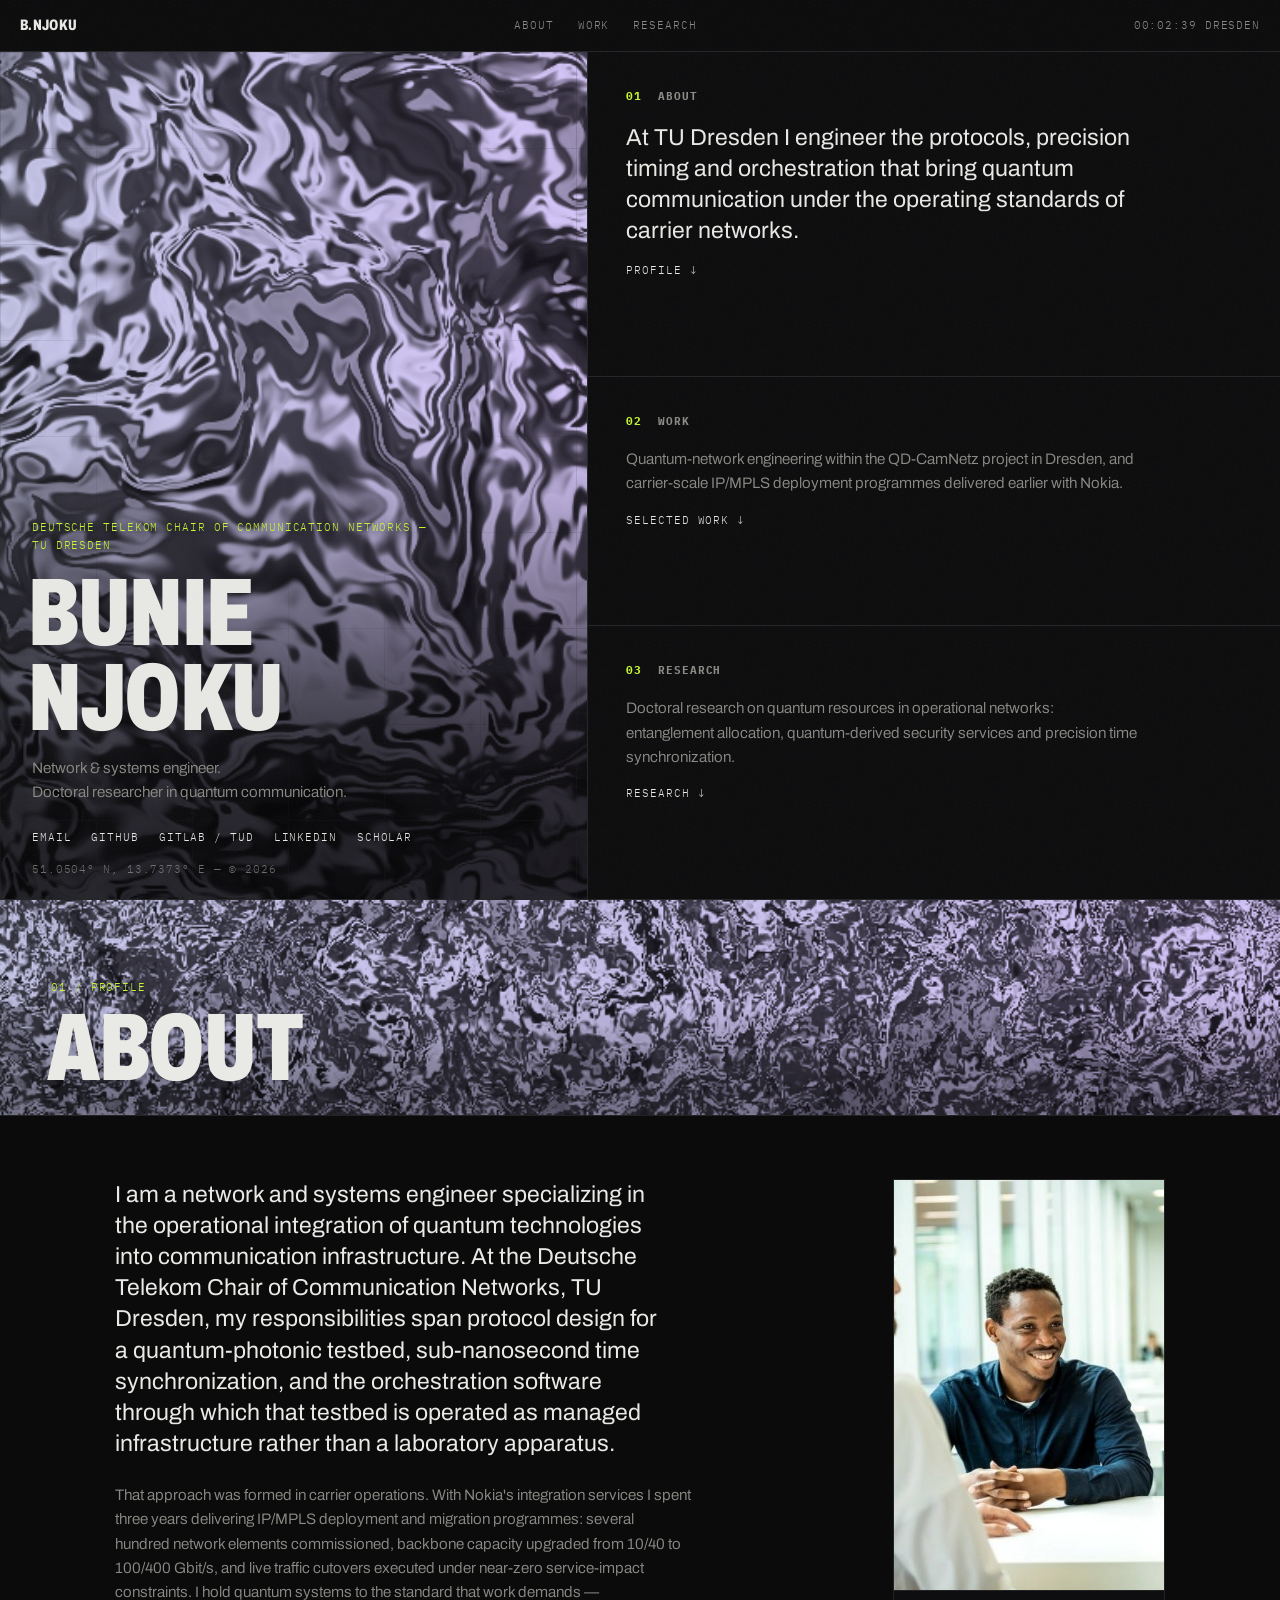
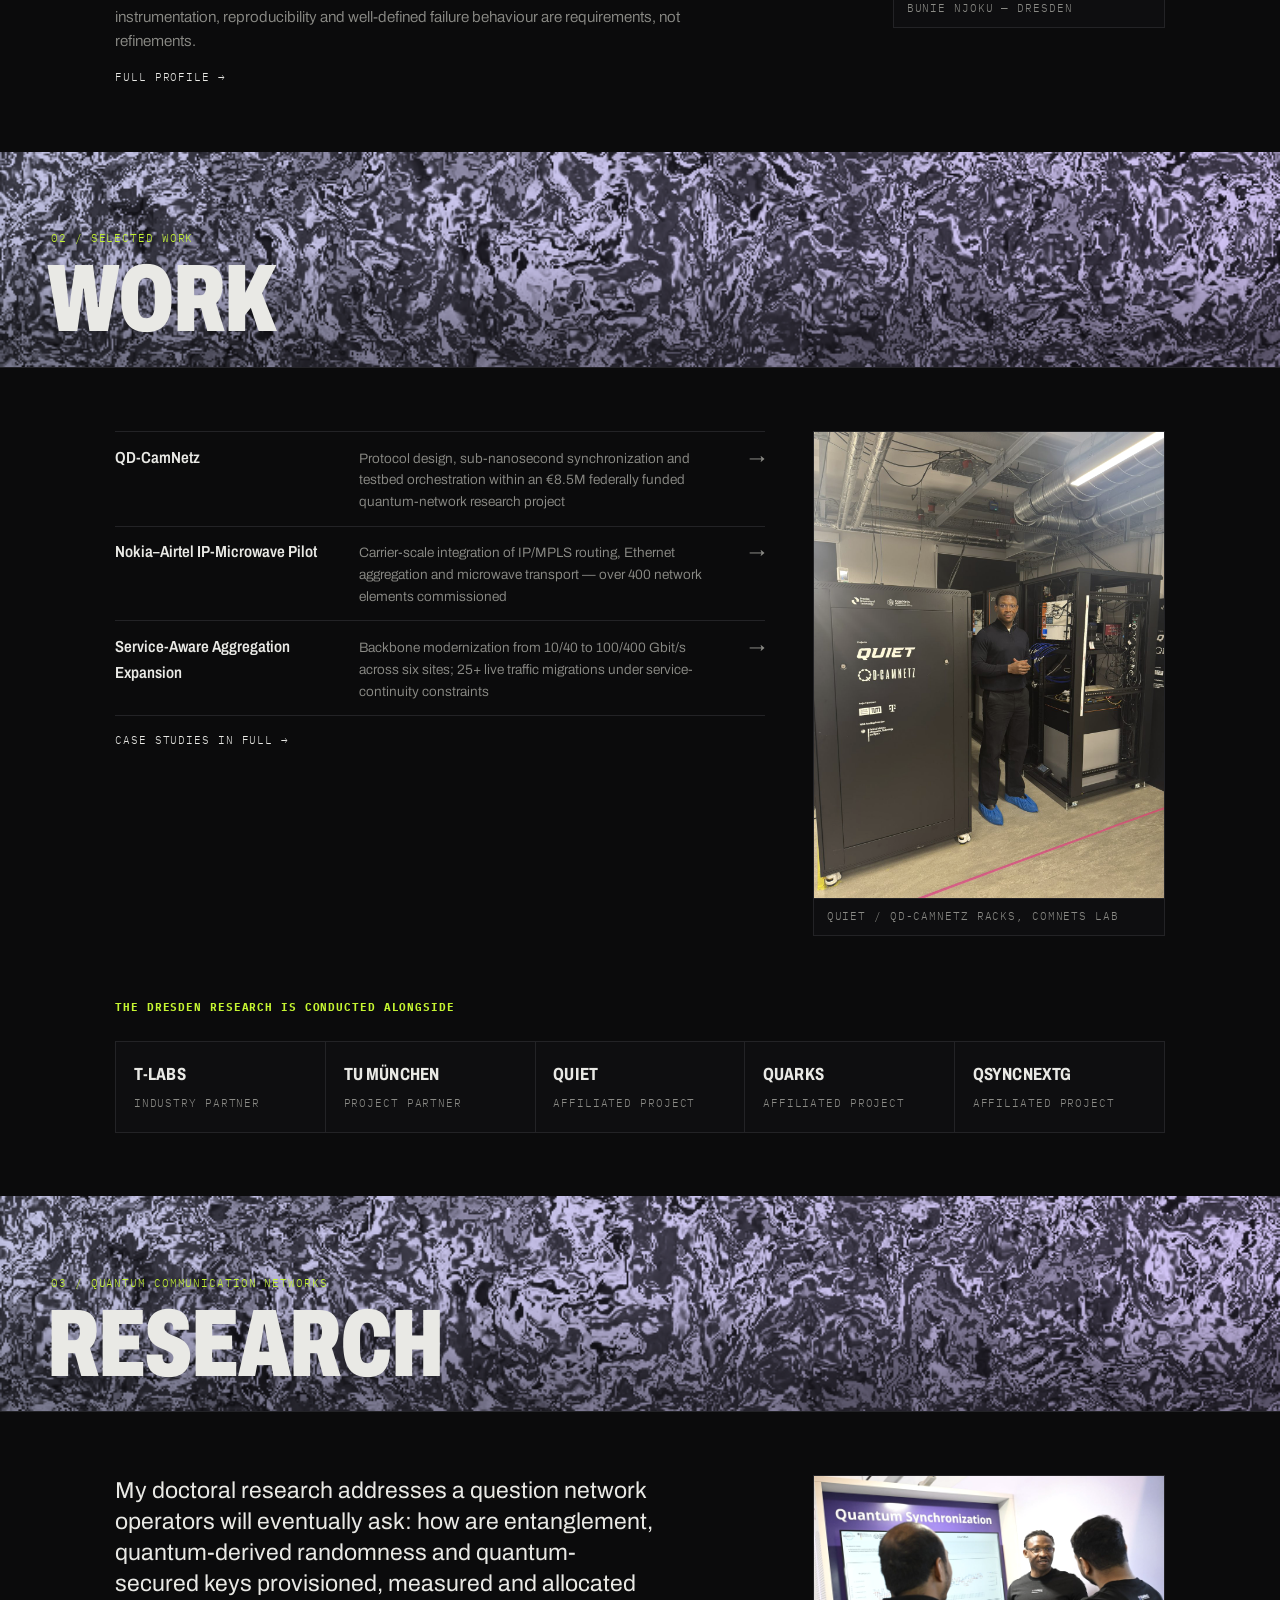
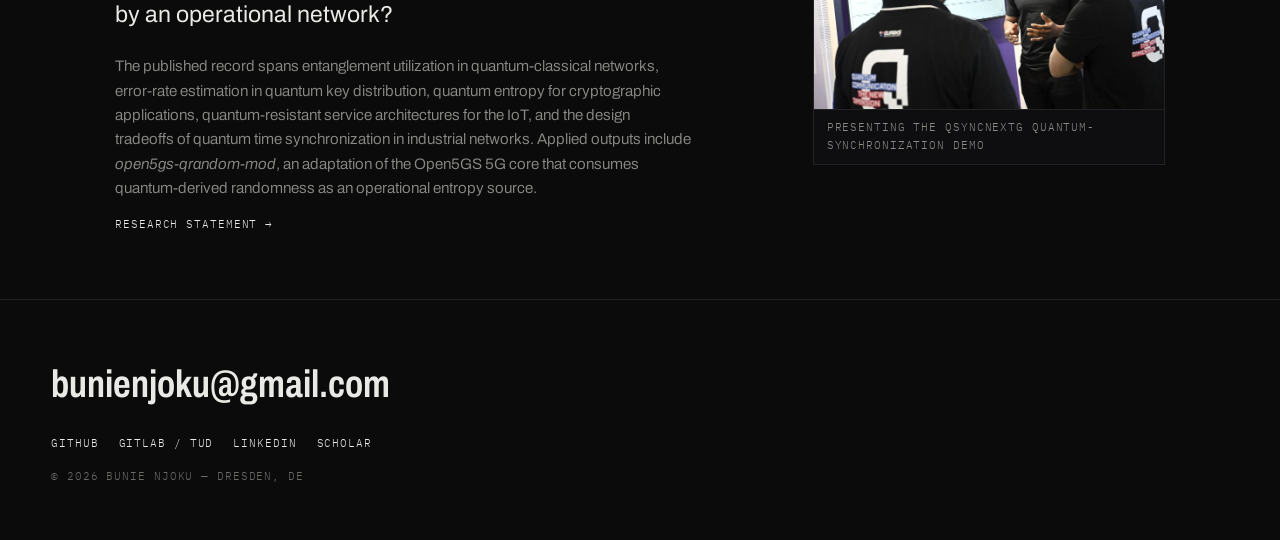
==== index.html @ 48cf9e7d "Personal website: initial release" ====
<!doctype html>
<html lang="en">
<head>
  <meta charset="utf-8">
  <meta name="viewport" content="width=device-width, initial-scale=1">
  <title>Bunie Njoku — Network Engineer / Quantum Communication</title>
  <meta name="description" content="Buniechukwu Njoku — network and systems engineer, doctoral researcher in quantum communication at TU Dresden.">
  <meta property="og:title" content="Bunie Njoku — Network Engineer / Quantum Communication">
  <meta property="og:description" content="Operational integration of quantum technologies into communication infrastructure. TU Dresden.">
  <meta property="og:type" content="website">
  <meta property="og:image" content="https://bunienjoku.github.io/assets/img/presenting.jpg">
  <meta property="og:url" content="https://bunienjoku.github.io/">
  <meta name="twitter:card" content="summary_large_image">
  <link rel="icon" type="image/svg+xml" href="assets/favicon.svg">
  <link rel="preconnect" href="https://fonts.googleapis.com">
  <link rel="preconnect" href="https://fonts.gstatic.com" crossorigin>
  <link href="https://fonts.googleapis.com/css2?family=Archivo:wdth,wght@62..125,300..900&family=IBM+Plex+Mono:wght@400;500&display=swap" rel="stylesheet">
  <link rel="stylesheet" href="css/style.css">
</head>
<body>

  <header class="site-head">
    <a class="wordmark" href="#top">B.NJOKU</a>
    <nav class="site-nav mono" aria-label="Main">
      <a href="#about">About</a>
      <a href="#work">Work</a>
      <a href="#research">Research</a>
    </nav>
    <span class="head-meta mono"><span id="clock">--:--:--</span> DRESDEN</span>
  </header>

  <main id="top">

    <section class="hero">
      <aside class="identity">
        <canvas class="fluid" data-vignette="1" aria-hidden="true"></canvas>
        <div class="identity-grid" aria-hidden="true"></div>
        <div class="identity-inner">
          <p class="kicker mono">Deutsche Telekom Chair of Communication Networks — TU Dresden</p>
          <h1 class="name">Bunie<br>Njoku</h1>
          <p class="tagline">Network &amp; systems engineer.<br>Doctoral researcher in quantum communication.</p>
        </div>
        <div class="identity-foot">
          <ul class="id-links mono">
            <li><a href="mailto:bunienjoku@gmail.com">Email</a></li>
            <li><a href="https://github.com/BunieNjoku" target="_blank" rel="noopener">GitHub</a></li>
            <li><a href="https://gitlab.mn.tu-dresden.de/bunj231e" target="_blank" rel="noopener">GitLab / TUD</a></li>
            <li><a href="https://www.linkedin.com/in/bunie-njoku/" target="_blank" rel="noopener">LinkedIn</a></li>
            <li><a href="https://scholar.google.de/citations?user=Kad4-u8AAAAJ" target="_blank" rel="noopener">Scholar</a></li>
          </ul>
          <p class="id-meta mono">51.0504° N, 13.7373° E — © 2026</p>
        </div>
      </aside>

      <div class="panels">
        <section class="cell">
          <h2 class="cell-label mono"><span>01</span> About</h2>
          <p class="lede">
            At TU Dresden I engineer the protocols, precision timing and
            orchestration that bring quantum communication under the operating
            standards of carrier networks.
          </p>
          <a class="cell-more mono" href="#about">Profile ↓</a>
        </section>

        <section class="cell">
          <h2 class="cell-label mono"><span>02</span> Work</h2>
          <p class="cell-note">
            Quantum-network engineering within the QD-CamNetz project in
            Dresden, and carrier-scale IP/MPLS deployment programmes delivered
            earlier with Nokia.
          </p>
          <a class="cell-more mono" href="#work">Selected work ↓</a>
        </section>

        <section class="cell">
          <h2 class="cell-label mono"><span>03</span> Research</h2>
          <p class="cell-note">
            Doctoral research on quantum resources in operational networks:
            entanglement allocation, quantum-derived security services and
            precision time synchronization.
          </p>
          <a class="cell-more mono" href="#research">Research ↓</a>
        </section>
      </div>
    </section>

    <section class="chapter" id="about">
      <div class="banner banner-section">
        <canvas class="fluid" data-vignette="0.45" aria-hidden="true"></canvas>
        <div class="banner-inner">
          <p class="mono banner-crumb">01 / Profile</p>
          <h2 class="banner-title">About</h2>
        </div>
      </div>
      <div class="page">
        <div class="teaser reveal">
          <div class="teaser-text">
            <p class="lede">
              I am a network and systems engineer specializing in the operational
              integration of quantum technologies into communication
              infrastructure. At the Deutsche Telekom Chair of Communication
              Networks, TU Dresden, my responsibilities span protocol design for a
              quantum-photonic testbed, sub-nanosecond time synchronization, and
              the orchestration software through which that testbed is operated
              as managed infrastructure rather than a laboratory apparatus.
            </p>
            <p class="teaser-note">
              That approach was formed in carrier operations. With Nokia's integration
              services I spent three years delivering IP/MPLS deployment and
              migration programmes: several hundred network elements commissioned,
              backbone capacity upgraded from 10/40 to 100/400&nbsp;Gbit/s, and
              live traffic cutovers executed under near-zero service-impact
              constraints. I hold quantum systems to the standard that work
              demands — instrumentation, reproducibility and well-defined failure
              behaviour are requirements, not refinements.
            </p>
            <a class="cell-more mono" href="about.html">Full profile →</a>
          </div>
          <figure class="figure teaser-figure portrait">
            <img src="assets/img/portrait.jpg" alt="Portrait of Bunie Njoku" loading="lazy">
            <figcaption class="mono">Bunie Njoku — Dresden</figcaption>
          </figure>
        </div>
      </div>
    </section>

    <section class="chapter" id="work">
      <div class="banner banner-section">
        <canvas class="fluid" data-vignette="0.45" aria-hidden="true"></canvas>
        <div class="banner-inner">
          <p class="mono banner-crumb">02 / Selected work</p>
          <h2 class="banner-title">Work</h2>
        </div>
      </div>
      <div class="page">
        <div class="teaser reveal">
          <div class="teaser-text">
            <a class="row" href="work.html#qd-camnetz">
              <span class="row-name">QD-CamNetz</span>
              <span class="row-desc">Protocol design, sub-nanosecond synchronization and testbed orchestration within an €8.5M federally funded quantum-network research project</span>
              <span class="row-arrow" aria-hidden="true">→</span>
            </a>
            <a class="row" href="work.html#nokia-airtel">
              <span class="row-name">Nokia–Airtel IP-Microwave Pilot</span>
              <span class="row-desc">Carrier-scale integration of IP/MPLS routing, Ethernet aggregation and microwave transport — over 400 network elements commissioned</span>
              <span class="row-arrow" aria-hidden="true">→</span>
            </a>
            <a class="row" href="work.html#nokia-aggregation">
              <span class="row-name">Service-Aware Aggregation Expansion</span>
              <span class="row-desc">Backbone modernization from 10/40 to 100/400&nbsp;Gbit/s across six sites; 25+ live traffic migrations under service-continuity constraints</span>
              <span class="row-arrow" aria-hidden="true">→</span>
            </a>
            <a class="cell-more mono" href="work.html">Case studies in full →</a>
          </div>
          <figure class="figure teaser-figure">
            <img src="assets/img/qdcamnetz-rack.jpg" alt="Bunie Njoku beside the QUIET and QD-CamNetz equipment racks in the ComNets lab" loading="lazy">
            <figcaption class="mono">QUIET / QD-CamNetz racks, ComNets lab</figcaption>
          </figure>
        </div>
        <div class="reveal">
          <h3 class="strip-label mono"><span class="mono-accent">The Dresden research is conducted alongside</span></h3>
          <ul class="partners">
            <li><span class="partner-name">T-Labs</span><span class="mono">Industry partner</span></li>
            <li><span class="partner-name">TU München</span><span class="mono">Project partner</span></li>
            <li><span class="partner-name">QUIET</span><span class="mono">Affiliated project</span></li>
            <li><span class="partner-name">QUARKS</span><span class="mono">Affiliated project</span></li>
            <li><span class="partner-name">QsyncNextG</span><span class="mono">Affiliated project</span></li>
          </ul>
        </div>
      </div>
    </section>

    <section class="chapter" id="research">
      <div class="banner banner-section">
        <canvas class="fluid" data-vignette="0.45" aria-hidden="true"></canvas>
        <div class="banner-inner">
          <p class="mono banner-crumb">03 / Quantum communication networks</p>
          <h2 class="banner-title">Research</h2>
        </div>
      </div>
      <div class="page">
        <div class="teaser reveal">
          <div class="teaser-text">
            <p class="lede">
              My doctoral research addresses a question network operators will
              eventually ask: how are entanglement, quantum-derived randomness
              and quantum-secured keys provisioned, measured and allocated by an
              operational network?
            </p>
            <p class="teaser-note">
              The published record spans entanglement utilization in
              quantum-classical networks, error-rate estimation in quantum key
              distribution, quantum entropy for cryptographic applications,
              quantum-resistant service architectures for the IoT, and the design
              tradeoffs of quantum time synchronization in industrial networks.
              Applied outputs include <em>open5gs-qrandom-mod</em>, an adaptation
              of the Open5GS 5G core that consumes quantum-derived randomness as
              an operational entropy source.
            </p>
            <a class="cell-more mono" href="research.html">Research statement →</a>
          </div>
          <figure class="figure teaser-figure">
            <img src="assets/img/presenting.jpg" alt="Bunie Njoku presenting a live quantum synchronization demonstration" loading="lazy">
            <figcaption class="mono">Presenting the QsyncNextG quantum-synchronization demo</figcaption>
          </figure>
        </div>
      </div>
    </section>

  </main>

  <footer class="site-foot">
    <div class="foot-contact">
      <a class="foot-mail" href="mailto:bunienjoku@gmail.com">bunienjoku@gmail.com</a>
      <ul class="id-links mono">
        <li><a href="https://github.com/BunieNjoku" target="_blank" rel="noopener">GitHub</a></li>
        <li><a href="https://gitlab.mn.tu-dresden.de/bunj231e" target="_blank" rel="noopener">GitLab / TUD</a></li>
        <li><a href="https://www.linkedin.com/in/bunie-njoku/" target="_blank" rel="noopener">LinkedIn</a></li>
        <li><a href="https://scholar.google.de/citations?user=Kad4-u8AAAAJ" target="_blank" rel="noopener">Scholar</a></li>
      </ul>
      <p class="id-meta mono">© 2026 Bunie Njoku — Dresden, DE</p>
    </div>
  </footer>

  <script src="js/fluid.js"></script>
  <script src="js/main.js"></script>
</body>
</html>
---- css/style.css ----
:root {
  --bg: #0b0b0c;
  --bg-cell: #0e0e10;
  --ink: #e9e9e5;
  --ink-dim: #8b8b86;
  --line: #232326;
  --accent: #c6f632;
  --font-sans: "Archivo", system-ui, -apple-system, sans-serif;
  --font-mono: "IBM Plex Mono", ui-monospace, "SF Mono", monospace;
  --head-h: 3.25rem;
  --pad-x: clamp(1.25rem, 4vw, 4rem);
}

* { box-sizing: border-box; margin: 0; padding: 0; }

html {
  scroll-behavior: smooth;
  scroll-padding-top: calc(3.25rem + 1px);
}

body {
  background: var(--bg);
  color: var(--ink);
  font-family: var(--font-sans);
  font-weight: 350;
  line-height: 1.6;
  -webkit-font-smoothing: antialiased;
}

/* film-grain wash over everything */
body::after {
  content: "";
  position: fixed;
  inset: 0;
  pointer-events: none;
  z-index: 50;
  opacity: 0.05;
  background-image: url("data:image/svg+xml,%3Csvg xmlns='http://www.w3.org/2000/svg' width='160' height='160'%3E%3Cfilter id='n'%3E%3CfeTurbulence type='fractalNoise' baseFrequency='0.9' numOctaves='2'/%3E%3C/filter%3E%3Crect width='100%25' height='100%25' filter='url(%23n)'/%3E%3C/svg%3E");
}

.mono {
  font-family: var(--font-mono);
  font-size: 0.7rem;
  letter-spacing: 0.08em;
  text-transform: uppercase;
  color: var(--ink-dim);
}

.mono-accent { color: var(--accent); }

a { color: inherit; text-decoration: none; }

::selection { background: var(--accent); color: #0b0b0c; }

/* ---------- header ---------- */

.site-head {
  height: var(--head-h);
  display: flex;
  align-items: center;
  justify-content: space-between;
  gap: 2rem;
  padding: 0 1.25rem;
  border-bottom: 1px solid var(--line);
  position: sticky;
  top: 0;
  z-index: 40;
  background: color-mix(in srgb, var(--bg) 85%, transparent);
  backdrop-filter: blur(12px);
}

.wordmark {
  font-weight: 800;
  font-stretch: 72%;
  font-size: 0.95rem;
  letter-spacing: 0.02em;
}

.site-nav { display: flex; gap: 1.5rem; }

.site-nav a { transition: color 160ms ease; }
.site-nav a:hover { color: var(--accent); }
.site-nav a[aria-current="page"] { color: var(--ink); }

/* ---------- shader canvas (identity panel + page banners) ---------- */

canvas.fluid {
  position: absolute;
  inset: 0;
  width: 100%;
  height: 100%;
  display: block;
}

.no-gl canvas.fluid {
  background:
    radial-gradient(120% 90% at 20% 10%, #3b3b8f 0%, transparent 55%),
    radial-gradient(100% 80% at 85% 80%, #7a3bd6 0%, transparent 50%),
    var(--bg);
}

/* ---------- hero: identity panel + section index ---------- */

.hero {
  display: grid;
  grid-template-columns: minmax(21rem, 1.7fr) 2fr;
  min-height: calc(100svh - var(--head-h));
  border-bottom: 1px solid var(--line);
}

.identity {
  position: relative;
  overflow: hidden;
  display: flex;
  flex-direction: column;
  justify-content: flex-end;
  border-right: 1px solid var(--line);
  min-height: 24rem;
}

.identity-grid {
  position: absolute;
  inset: 0;
  pointer-events: none;
  background-image:
    linear-gradient(to right, var(--line) 1px, transparent 1px),
    linear-gradient(to bottom, var(--line) 1px, transparent 1px);
  background-size: 6rem 6rem;
  opacity: 0.3;
  mask-image: radial-gradient(90% 80% at 50% 35%, transparent 25%, black 100%);
}

.identity-inner {
  position: relative;
  z-index: 2;
  padding: 0 clamp(1.25rem, 2.5vw, 2.5rem);
}

.kicker {
  color: var(--accent);
  margin-bottom: 1rem;
  max-width: 26rem;
  text-shadow: 0 1px 10px rgba(0, 0, 0, 0.85);
}

.name {
  font-size: clamp(3.4rem, 7.5vw, 6.5rem);
  font-weight: 850;
  font-stretch: 68%;
  line-height: 0.88;
  letter-spacing: -0.015em;
  text-transform: uppercase;
  margin-left: -0.04em;
}

.tagline {
  margin-top: 1rem;
  color: var(--ink-dim);
  font-size: 0.95rem;
  max-width: 24rem;
}

.identity-foot {
  position: relative;
  z-index: 2;
  padding: 1.5rem clamp(1.25rem, 2.5vw, 2.5rem) 1.25rem;
}

.id-links {
  list-style: none;
  display: flex;
  flex-wrap: wrap;
  gap: 0.4rem 1.25rem;
  margin-bottom: 0.9rem;
}

.id-links a { color: var(--ink); transition: color 160ms ease; }
.id-links a:hover { color: var(--accent); }

.id-meta { opacity: 0.75; }

.panels {
  display: flex;
  flex-direction: column;
}

.cell {
  padding: clamp(1.5rem, 4vh, 3rem) clamp(1.5rem, 3vw, 3rem);
  border-bottom: 1px solid var(--line);
  flex: 1 0 auto;
}

.cell:last-child { border-bottom: 0; }

.cell-label { margin-bottom: 1rem; }

.cell-label span { color: var(--accent); margin-right: 0.5rem; }

.lede {
  font-size: clamp(1.15rem, 1.8vw, 1.6rem);
  font-weight: 400;
  line-height: 1.35;
  max-width: 34rem;
}

.cell-note {
  color: var(--ink-dim);
  font-size: 0.95rem;
  max-width: 32rem;
}

.cell-more {
  display: inline-block;
  margin-top: 1rem;
  color: var(--ink);
  transition: color 160ms ease;
}

.cell-more:hover { color: var(--accent); }

/* selected-work rows on the home page */

.row {
  display: grid;
  grid-template-columns: minmax(0, 14rem) minmax(0, 1fr) 1.5rem;
  align-items: baseline;
  gap: 1.25rem;
  padding: 0.8rem 0;
  border-bottom: 1px solid var(--line);
  transition: padding-left 180ms ease;
}

.row:first-of-type { border-top: 1px solid var(--line); }

.row:hover { padding-left: 0.5rem; }
.row:hover .row-name { color: var(--accent); }

.row-name {
  font-weight: 600;
  font-stretch: 82%;
  font-size: 1rem;
  transition: color 160ms ease;
}

.row-desc { color: var(--ink-dim); font-size: 0.85rem; }

.row-arrow { color: var(--ink-dim); text-align: right; }

/* ---------- subpages: banner ---------- */

.banner {
  position: relative;
  height: clamp(13rem, 32vh, 19rem);
  overflow: hidden;
  display: flex;
  align-items: flex-end;
  border-bottom: 1px solid var(--line);
}

.banner-inner {
  position: relative;
  z-index: 2;
  padding: 0 var(--pad-x) 1.5rem;
}

.banner-crumb {
  color: var(--accent);
  margin-bottom: 0.5rem;
  text-shadow: 0 1px 10px rgba(0, 0, 0, 0.85);
}

.crumb-link { transition: color 160ms ease; }
.crumb-link:hover { color: var(--ink); }

.banner-title {
  font-size: clamp(3rem, 9vw, 6rem);
  font-weight: 850;
  font-stretch: 68%;
  line-height: 0.9;
  text-transform: uppercase;
  letter-spacing: -0.015em;
  margin-left: -0.04em;
}

.banner-section {
  height: clamp(10rem, 24vh, 14rem);
}




/* main page: chapter teasers */

.teaser {
  display: grid;
  grid-template-columns: minmax(0, 1fr) minmax(15rem, 22rem);
  gap: 3rem;
  align-items: start;
  padding: clamp(2.5rem, 7vh, 4.5rem) 0;
}

.teaser-text .lede { margin-bottom: 1.5rem; }

.teaser-text .entry h3 { font-size: 0.95rem; }

.teaser-note {
  color: var(--ink-dim);
  font-size: 0.95rem;
  max-width: 36rem;
}


.teaser-figure.portrait { max-width: 17rem; justify-self: end; }




.strip-label { margin-bottom: 1rem; }

.chapter .partners { margin-bottom: clamp(2.5rem, 7vh, 4.5rem); }

/* ---------- subpages: content ---------- */

.page {
  max-width: 72rem;
  margin: 0 auto;
  padding: 0 var(--pad-x);
}

.case {
  padding: clamp(3rem, 8vh, 5rem) 0;
  border-bottom: 1px solid var(--line);
  display: grid;
  grid-template-columns: minmax(0, 20rem) minmax(0, 1fr);
  gap: 2rem 3rem;
}

.case:last-child { border-bottom: 0; }

.case-head { position: sticky; top: calc(var(--head-h) + 1.5rem); align-self: start; }

.case-meta { margin-bottom: 0.75rem; }

.case-head h2 {
  font-size: clamp(1.7rem, 3.5vw, 2.6rem);
  font-weight: 780;
  font-stretch: 72%;
  text-transform: uppercase;
  line-height: 1;
  letter-spacing: -0.01em;
}

.case-sub {
  margin-top: 0.6rem;
  color: var(--ink-dim);
  font-size: 0.95rem;
}

.case-body { max-width: 40rem; }

.case-body p + p { margin-top: 1rem; }

.case-body p {
  color: var(--ink-dim);
  font-size: 0.98rem;
}

.case-body .lede { color: var(--ink); margin-bottom: 1rem; }

.case-body-solo { grid-column: 1 / -1; max-width: 44rem; }

.case-body-solo p {
  color: var(--ink-dim);
  font-size: 0.98rem;
}

.case-body-solo p + p { margin-top: 1rem; }

.case-body-solo .lede {
  color: var(--ink);
  font-size: clamp(1.15rem, 1.8vw, 1.6rem);
  margin-bottom: 1rem;
}

.inline-link {
  color: var(--ink);
  border-bottom: 1px solid var(--accent);
  transition: color 160ms ease;
}

.inline-link:hover { color: var(--accent); }

.case-links {
  margin-top: 1.5rem;
  display: flex;
  flex-wrap: wrap;
  gap: 1.5rem;
}

.case-links a {
  color: var(--ink);
  padding: 0.6rem 0.9rem;
  border: 1px solid var(--line);
  transition: border-color 160ms ease, color 160ms ease;
}

.case-links a:hover { border-color: var(--accent); color: var(--accent); }

/* figures */

.figure {
  border: 1px solid var(--line);
  background: var(--bg-cell);
  margin: 0;
}

.figure img {
  width: 100%;
  display: block;
  filter: grayscale(0.15) contrast(1.03);
  transition: filter 350ms ease;
}

.figure:hover img { filter: none; }

.figure figcaption {
  padding: 0.55rem 0.8rem;
  border-top: 1px solid var(--line);
}


.photo-grid {
  display: grid;
  grid-template-columns: 1fr 1fr;
  gap: 1rem;
  margin-top: 1.5rem;
}

.photo-grid img {
  aspect-ratio: 4 / 5;
  object-fit: cover;
}

/* about: portrait beside the bio */

.about-intro {
  display: grid;
  grid-template-columns: minmax(0, 1fr) minmax(13rem, 17rem);
  gap: 3rem;
  align-items: start;
}

/* lab gallery */

.case-body-wide { max-width: none; }

.gallery {
  display: grid;
  grid-template-columns: repeat(3, 1fr);
  gap: 1rem;
}

.gallery img {
  aspect-ratio: 4 / 3;
  object-fit: cover;
  object-position: center 30%;
}

/* projects & partners */

.partners {
  list-style: none;
  margin-top: 1.5rem;
  display: grid;
  grid-template-columns: repeat(auto-fit, minmax(10rem, 1fr));
  gap: 1px;
  background: var(--line);
  border: 1px solid var(--line);
}

.partners li {
  background: var(--bg-cell);
  padding: 1.2rem 1.1rem;
  display: flex;
  flex-direction: column;
  gap: 0.35rem;
  transition: background 200ms ease;
}

.partners li:hover { background: #16161a; }

.partner-name {
  font-weight: 720;
  font-stretch: 74%;
  font-size: 1.1rem;
  text-transform: uppercase;
  letter-spacing: 0.01em;
}

/* entries (education / publications) */

.entry { margin-bottom: 1.4rem; }
.entry:last-of-type { margin-bottom: 0; }

.entry-when {
  display: block;
  color: var(--accent);
  margin-bottom: 0.2rem;
}

.entry h3 {
  font-size: 1.02rem;
  font-weight: 600;
  font-stretch: 82%;
  max-width: 34rem;
}

.entry p { color: var(--ink-dim); font-size: 0.88rem; }






/* scroll reveal */

.reveal {
  opacity: 0;
  transform: translateY(20px);
  transition: opacity 650ms ease, transform 650ms ease;
}

.reveal.is-visible { opacity: 1; transform: none; }

/* home cells animate in on load */

.hero .cell {
  opacity: 0;
  transform: translateY(14px);
  animation: cell-in 600ms ease forwards;
}

.hero .cell:nth-child(2) { animation-delay: 120ms; }
.hero .cell:nth-child(3) { animation-delay: 240ms; }

@keyframes cell-in {
  to { opacity: 1; transform: none; }
}

/* ---------- footer ---------- */

.site-foot {
  border-top: 1px solid var(--line);
}

.foot-contact {
  padding: clamp(2rem, 6vh, 3.5rem) var(--pad-x);
}

.foot-mail {
  display: inline-block;
  font-size: clamp(1.4rem, 3.5vw, 2.4rem);
  font-weight: 650;
  font-stretch: 75%;
  margin-bottom: 1.25rem;
  transition: color 160ms ease;
}

.foot-mail:hover { color: var(--accent); }




/* ---------- narrow screens ---------- */

@media (max-width: 980px) {
  .hero { grid-template-columns: 1fr; }

  .identity {
    min-height: 72svh;
    border-right: 0;
    border-bottom: 1px solid var(--line);
  }

  .case { grid-template-columns: 1fr; gap: 1.25rem; }

  .case-head { position: static; }

  .about-intro { grid-template-columns: 1fr; }
  .about-intro .portrait { max-width: 20rem; }

  .teaser { grid-template-columns: 1fr; gap: 2rem; }
  .teaser-figure.portrait { justify-self: start; }

  .head-meta { display: none; }
}

@media (max-width: 560px) {
  .row { grid-template-columns: minmax(0, 1fr) 1.5rem; }
  .row-name { grid-column: 1; grid-row: 1; }
  .row-arrow { grid-column: 2; grid-row: 1; }
  .row-desc { grid-column: 1 / -1; grid-row: 2; }

  .photo-grid { grid-template-columns: 1fr; }
  .gallery { grid-template-columns: 1fr 1fr; }
}

@media (prefers-reduced-motion: reduce) {
  html { scroll-behavior: auto; }
  .hero .cell { animation: none; opacity: 1; transform: none; }
  .reveal { opacity: 1; transform: none; transition: none; }
}
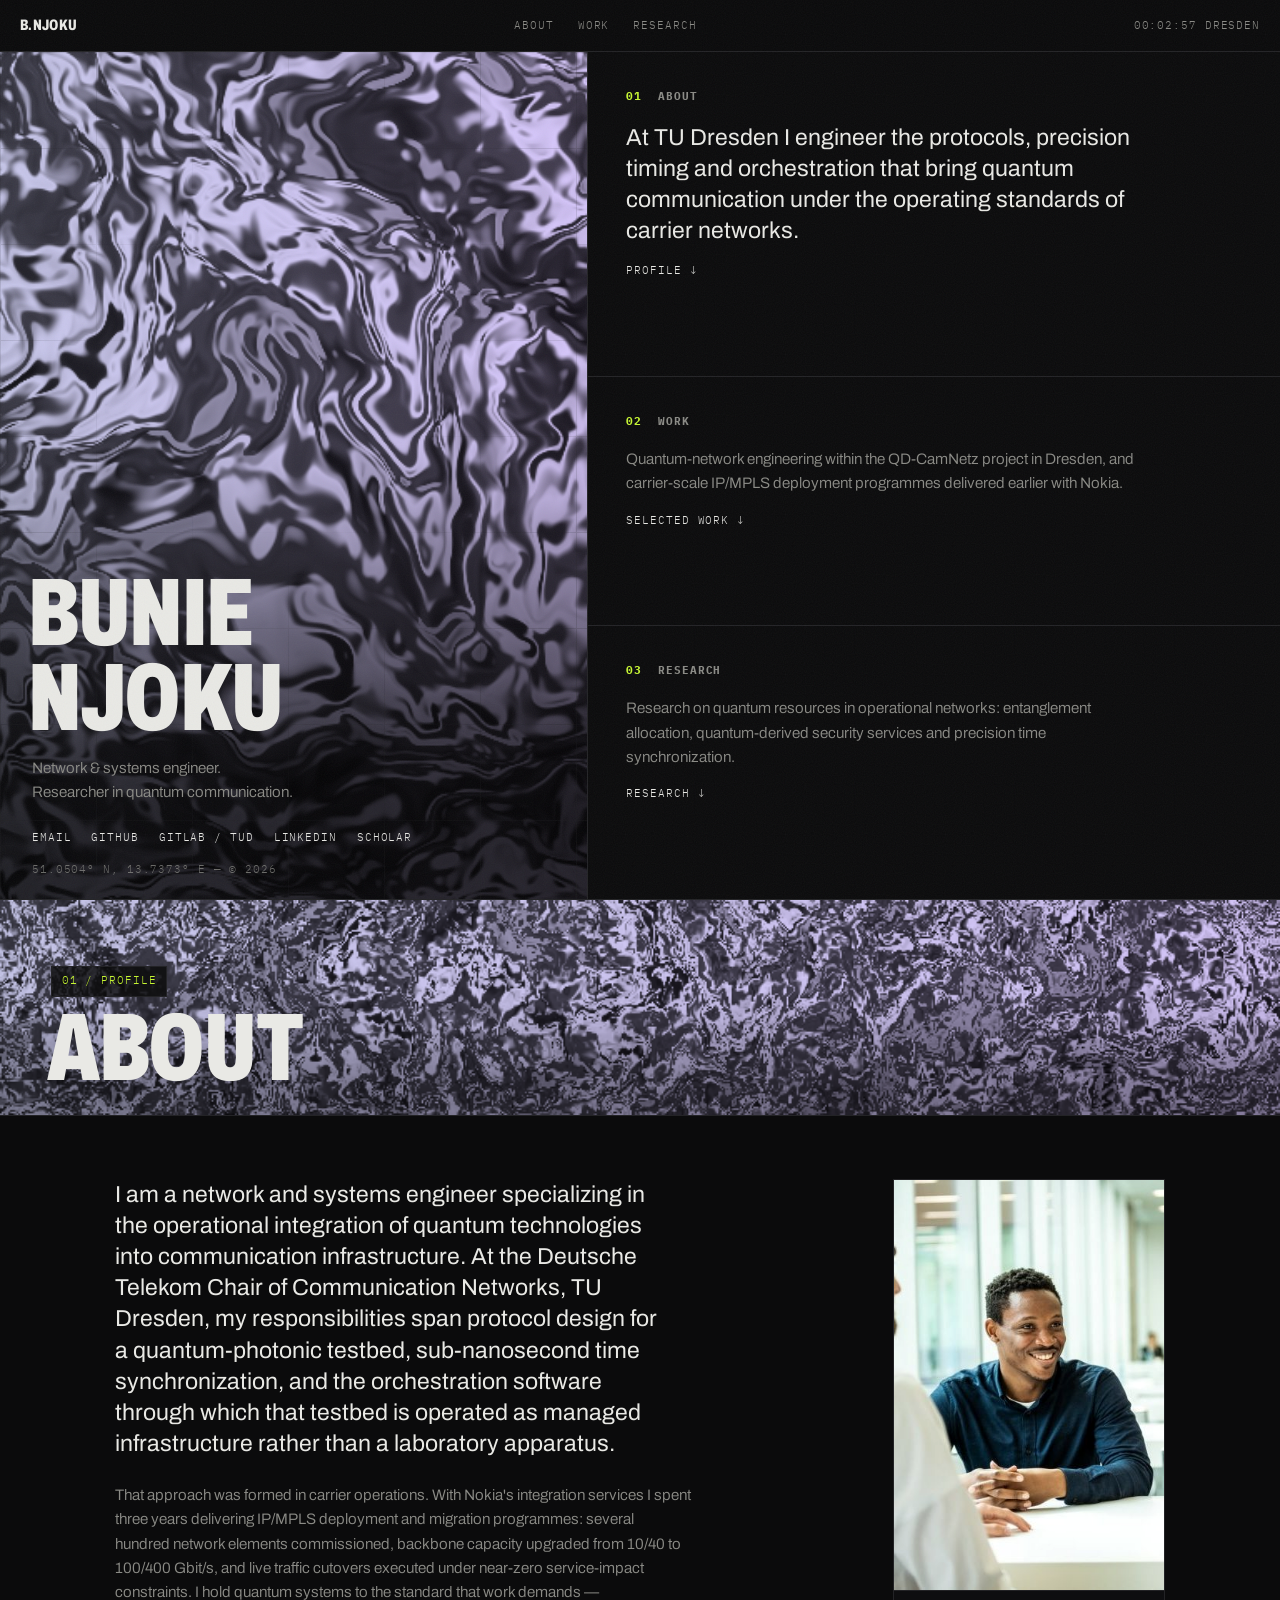
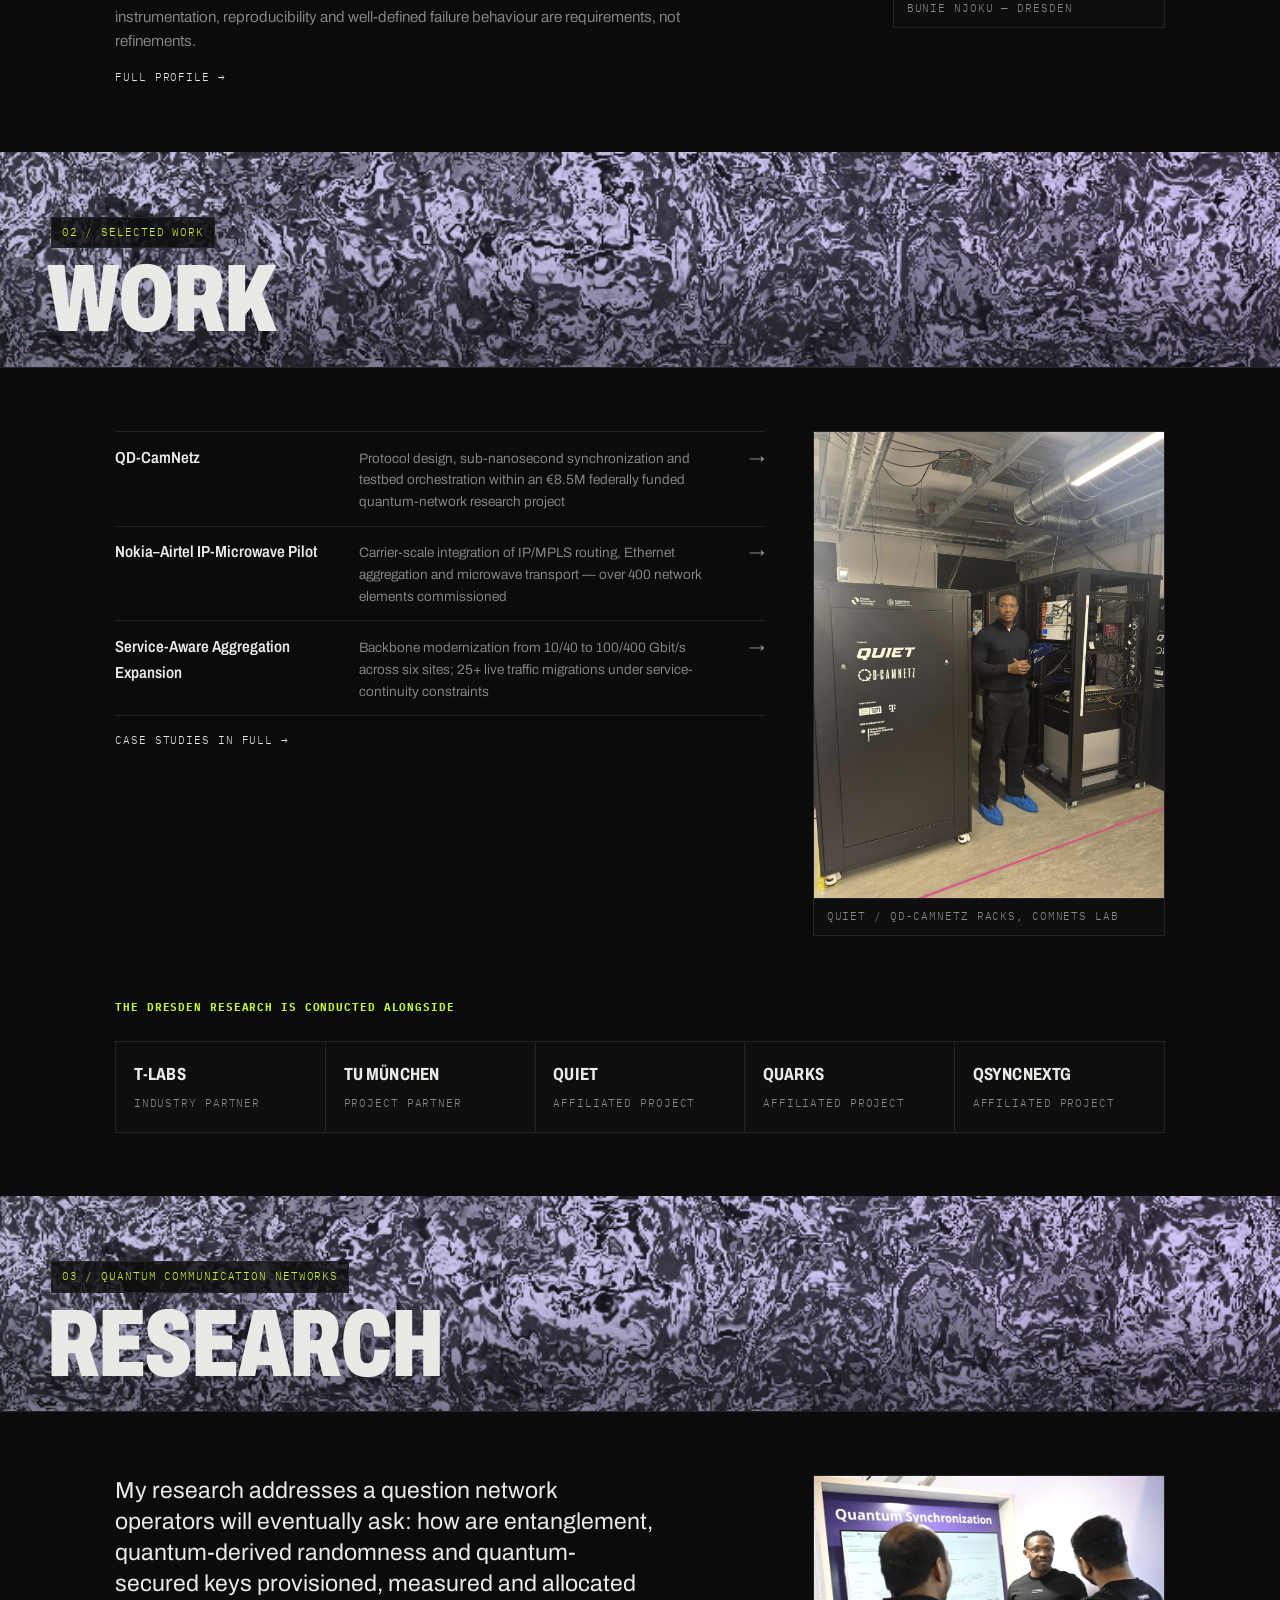
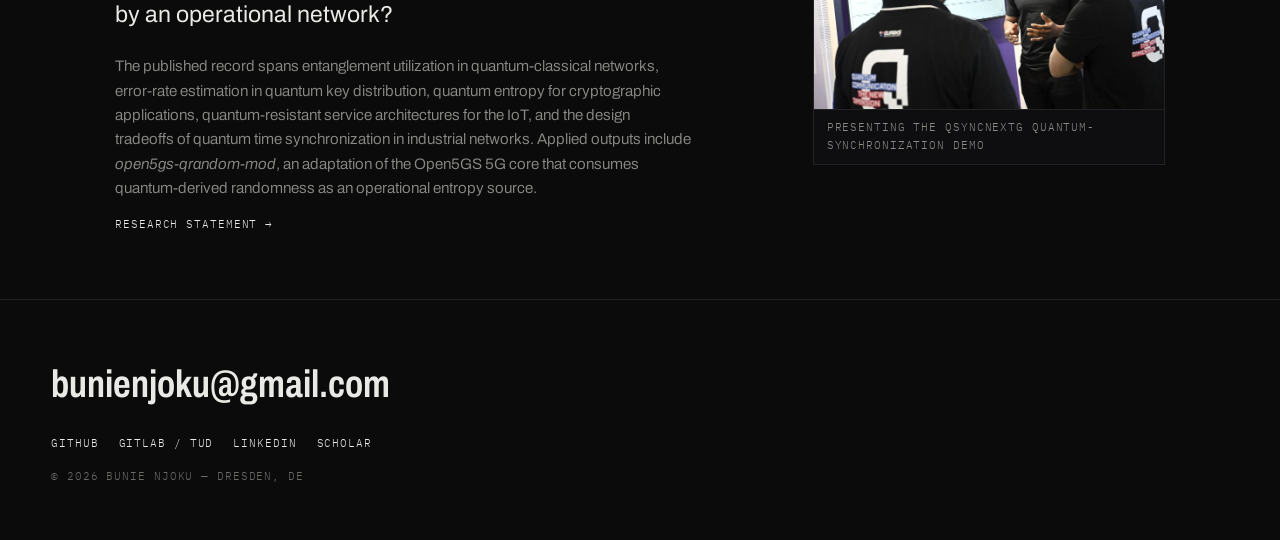
==== commit 0de6867c: "Improve banner label contrast; tighten identity copy" ====
--- a/index.html
+++ b/index.html
@@ -4,7 +4,7 @@
   <meta charset="utf-8">
   <meta name="viewport" content="width=device-width, initial-scale=1">
   <title>Bunie Njoku — Network Engineer / Quantum Communication</title>
-  <meta name="description" content="Buniechukwu Njoku — network and systems engineer, doctoral researcher in quantum communication at TU Dresden.">
+  <meta name="description" content="Buniechukwu Njoku — network and systems engineer, researcher in quantum communication at TU Dresden.">
   <meta property="og:title" content="Bunie Njoku — Network Engineer / Quantum Communication">
   <meta property="og:description" content="Operational integration of quantum technologies into communication infrastructure. TU Dresden.">
   <meta property="og:type" content="website">
@@ -36,9 +36,8 @@
         <canvas class="fluid" data-vignette="1" aria-hidden="true"></canvas>
         <div class="identity-grid" aria-hidden="true"></div>
         <div class="identity-inner">
-          <p class="kicker mono">Deutsche Telekom Chair of Communication Networks — TU Dresden</p>
           <h1 class="name">Bunie<br>Njoku</h1>
-          <p class="tagline">Network &amp; systems engineer.<br>Doctoral researcher in quantum communication.</p>
+          <p class="tagline">Network &amp; systems engineer.<br>Researcher in quantum communication.</p>
         </div>
         <div class="identity-foot">
           <ul class="id-links mono">
@@ -76,7 +75,7 @@
         <section class="cell">
           <h2 class="cell-label mono"><span>03</span> Research</h2>
           <p class="cell-note">
-            Doctoral research on quantum resources in operational networks:
+            Research on quantum resources in operational networks:
             entanglement allocation, quantum-derived security services and
             precision time synchronization.
           </p>
@@ -183,7 +182,7 @@
         <div class="teaser reveal">
           <div class="teaser-text">
             <p class="lede">
-              My doctoral research addresses a question network operators will
+              My research addresses a question network operators will
               eventually ask: how are entanglement, quantum-derived randomness
               and quantum-secured keys provisioned, measured and allocated by an
               operational network?
--- a/css/style.css
+++ b/css/style.css
@@ -136,13 +136,6 @@
   padding: 0 clamp(1.25rem, 2.5vw, 2.5rem);
 }
 
-.kicker {
-  color: var(--accent);
-  margin-bottom: 1rem;
-  max-width: 26rem;
-  text-shadow: 0 1px 10px rgba(0, 0, 0, 0.85);
-}
-
 .name {
   font-size: clamp(3.4rem, 7.5vw, 6.5rem);
   font-weight: 850;
@@ -264,9 +257,12 @@
 }
 
 .banner-crumb {
+  display: inline-block;
   color: var(--accent);
   margin-bottom: 0.5rem;
-  text-shadow: 0 1px 10px rgba(0, 0, 0, 0.85);
+  padding: 0.35rem 0.6rem;
+  background: rgba(11, 11, 12, 0.82);
+  border: 1px solid var(--line);
 }
 
 .crumb-link { transition: color 160ms ease; }
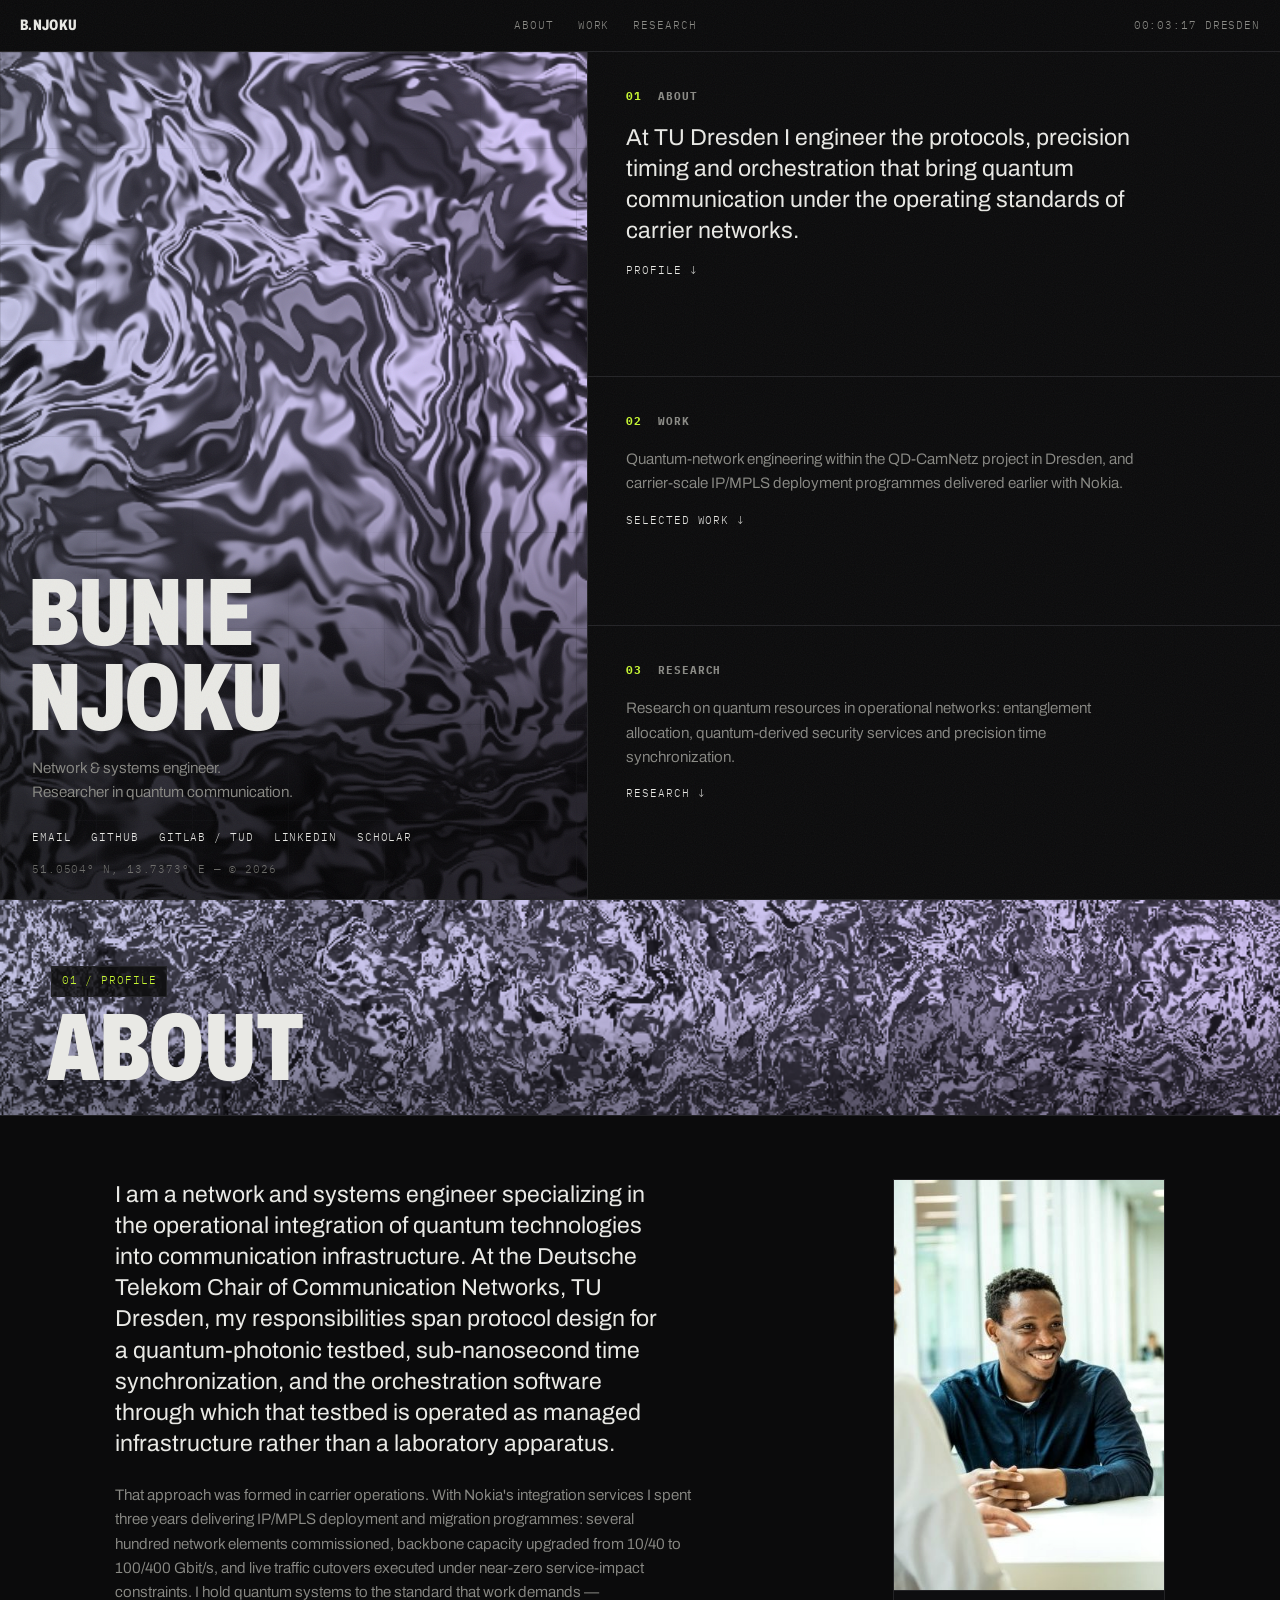
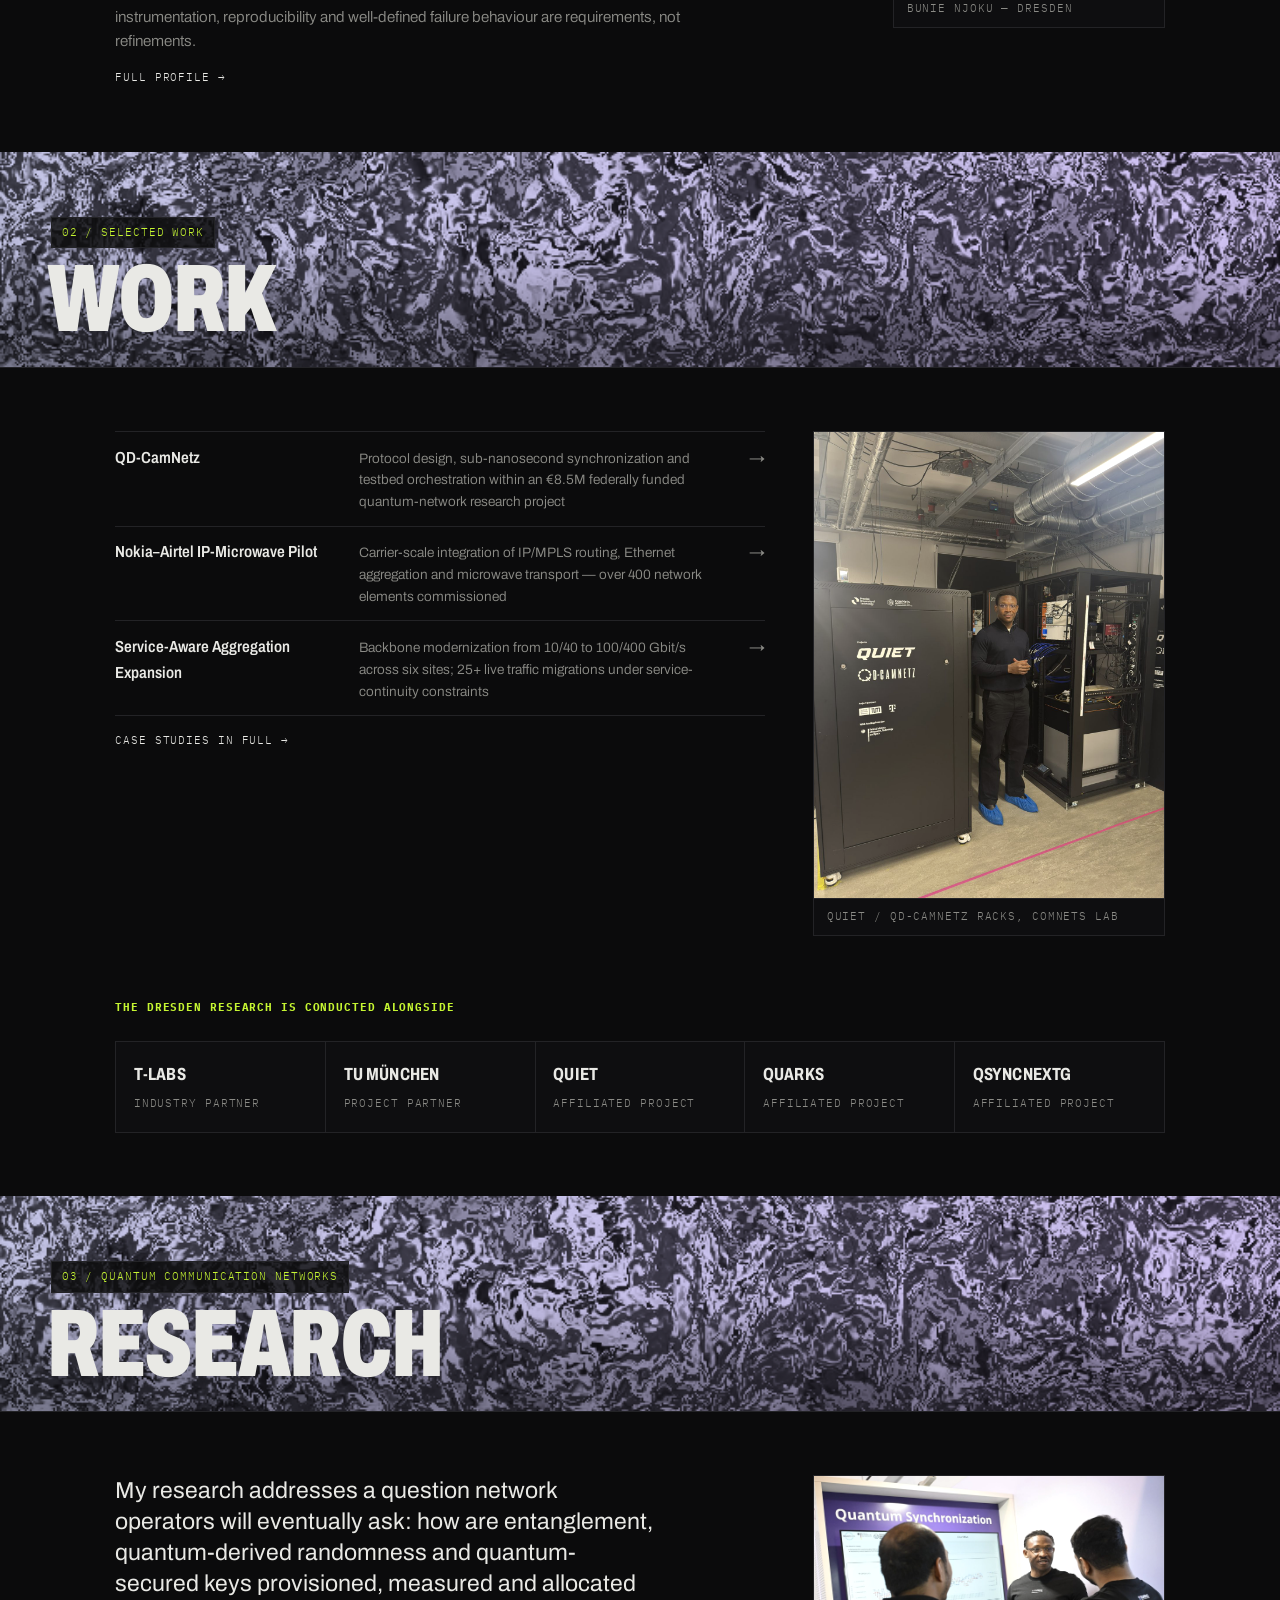
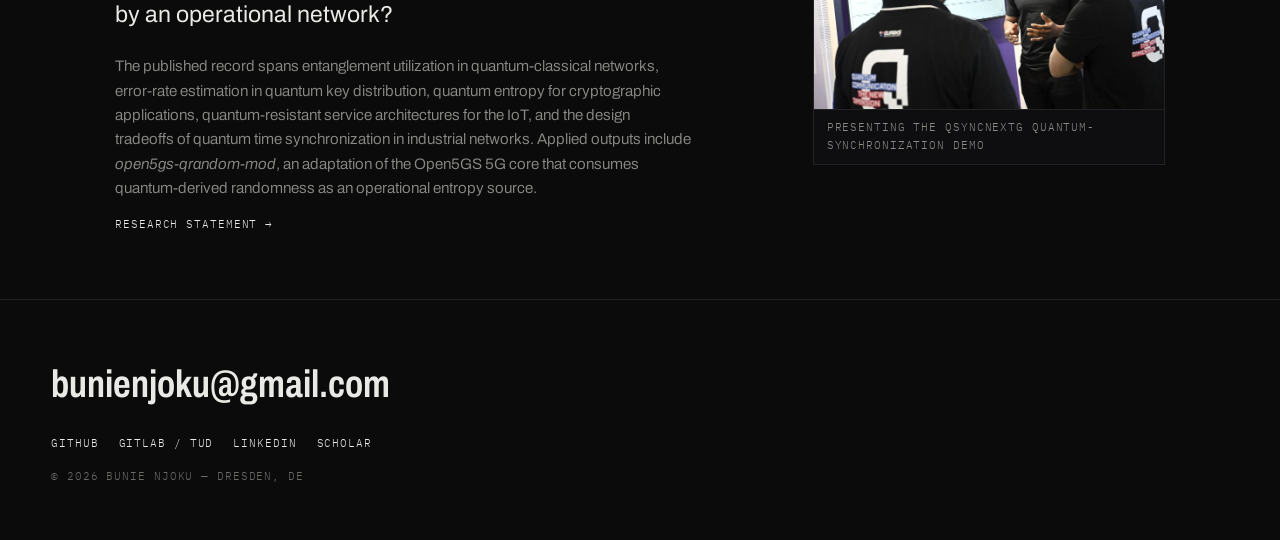
==== commit bd4ade41: "Add structured data, canonical URLs, sitemap and robots" ====
--- a/index.html
+++ b/index.html
@@ -11,11 +11,58 @@
   <meta property="og:image" content="https://bunienjoku.github.io/assets/img/presenting.jpg">
   <meta property="og:url" content="https://bunienjoku.github.io/">
   <meta name="twitter:card" content="summary_large_image">
+  <link rel="canonical" href="https://bunienjoku.github.io/">
   <link rel="icon" type="image/svg+xml" href="assets/favicon.svg">
   <link rel="preconnect" href="https://fonts.googleapis.com">
   <link rel="preconnect" href="https://fonts.gstatic.com" crossorigin>
   <link href="https://fonts.googleapis.com/css2?family=Archivo:wdth,wght@62..125,300..900&family=IBM+Plex+Mono:wght@400;500&display=swap" rel="stylesheet">
   <link rel="stylesheet" href="css/style.css">
+  <script type="application/ld+json">
+{
+  "@context": "https://schema.org",
+  "@type": "Person",
+  "name": "Buniechukwu Njoku",
+  "alternateName": "Bunie Njoku",
+  "url": "https://bunienjoku.github.io/",
+  "image": "https://bunienjoku.github.io/assets/img/portrait.jpg",
+  "jobTitle": "Network and Systems Engineer, Researcher in Quantum Communication",
+  "worksFor": {
+    "@type": "CollegeOrUniversity",
+    "name": "Technische Universität Dresden"
+  },
+  "alumniOf": [
+    {
+      "@type": "CollegeOrUniversity",
+      "name": "Université de Bourgogne"
+    },
+    {
+      "@type": "CollegeOrUniversity",
+      "name": "Federal University of Technology, Owerri"
+    }
+  ],
+  "knowsAbout": [
+    "Quantum communication networks",
+    "Quantum key distribution",
+    "Time synchronization",
+    "IP/MPLS carrier networks",
+    "5G and 6G networks",
+    "Network orchestration",
+    "QD-CamNetz"
+  ],
+  "sameAs": [
+    "https://www.linkedin.com/in/bunie-njoku/",
+    "https://github.com/BunieNjoku",
+    "https://scholar.google.de/citations?user=Kad4-u8AAAAJ",
+    "https://gitlab.mn.tu-dresden.de/bunj231e"
+  ],
+  "email": "mailto:bunienjoku@gmail.com",
+  "address": {
+    "@type": "PostalAddress",
+    "addressLocality": "Dresden",
+    "addressCountry": "DE"
+  }
+}
+  </script>
 </head>
 <body>
 
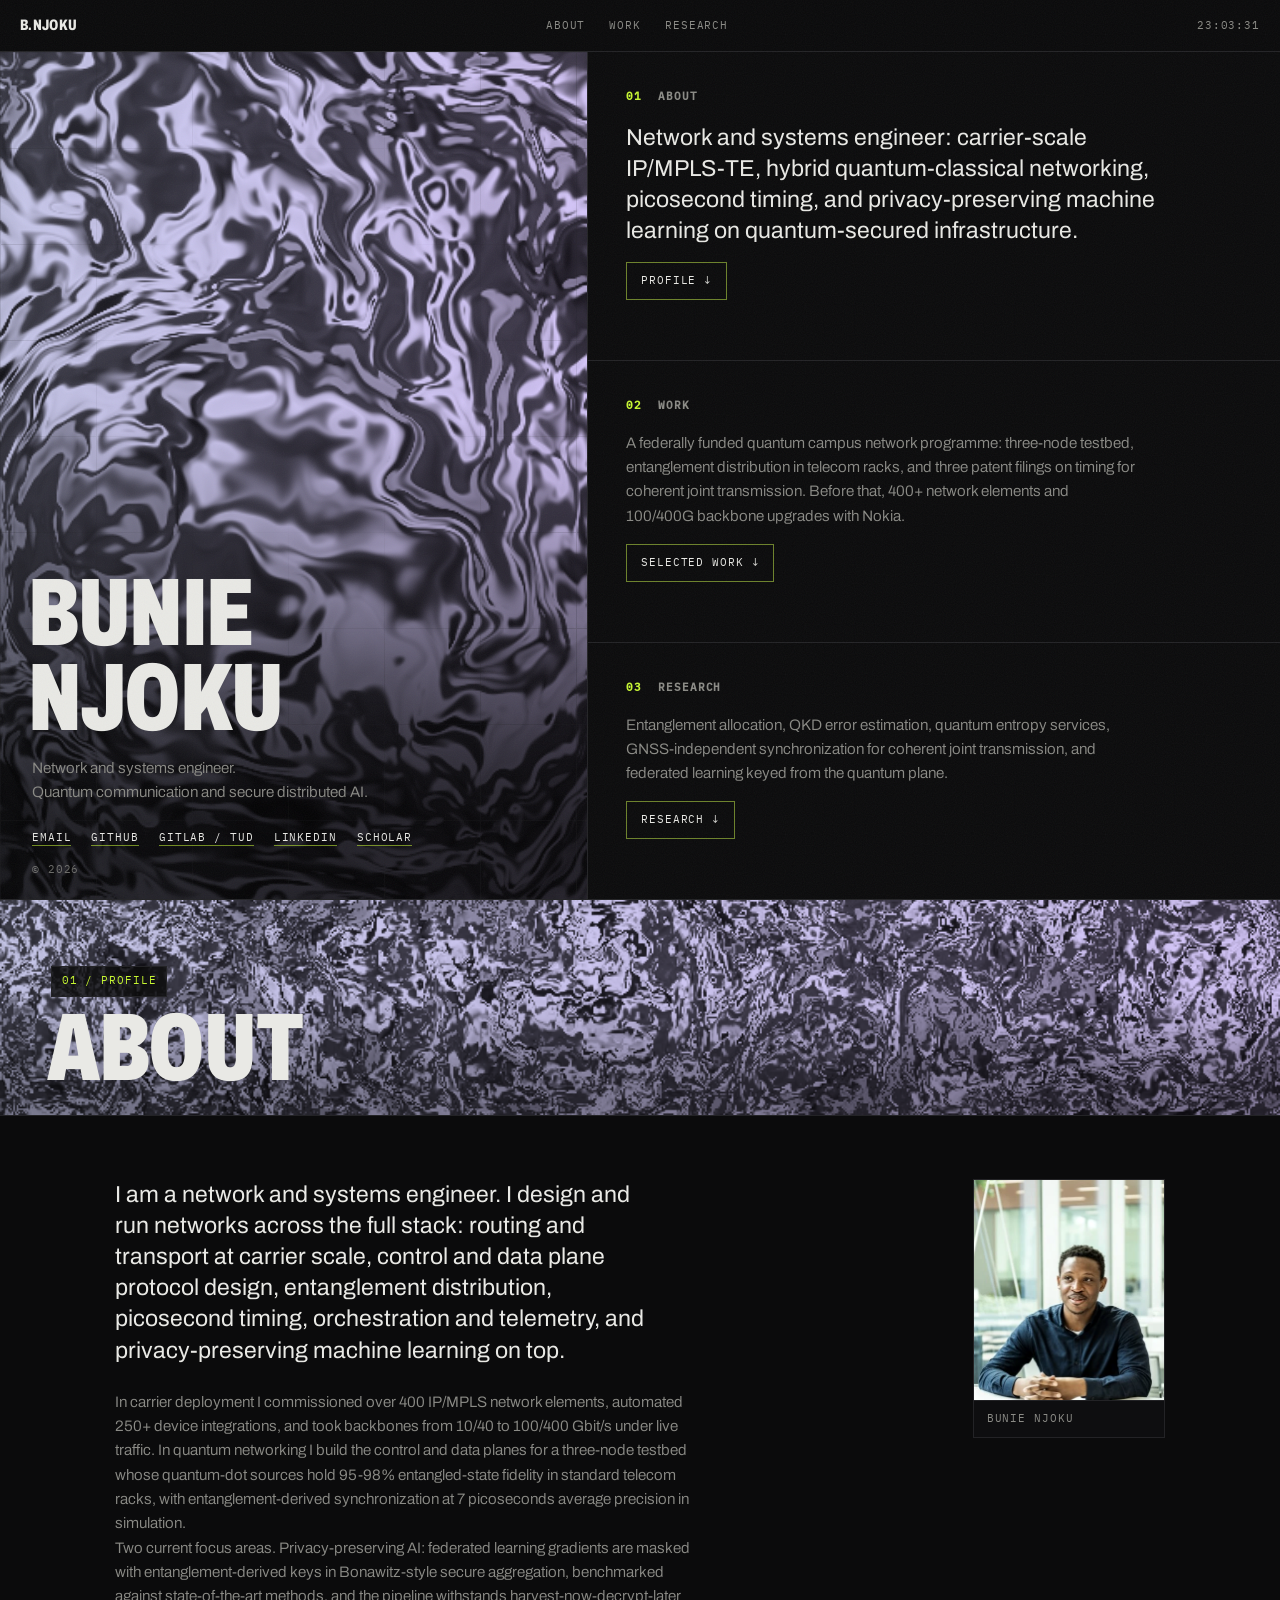
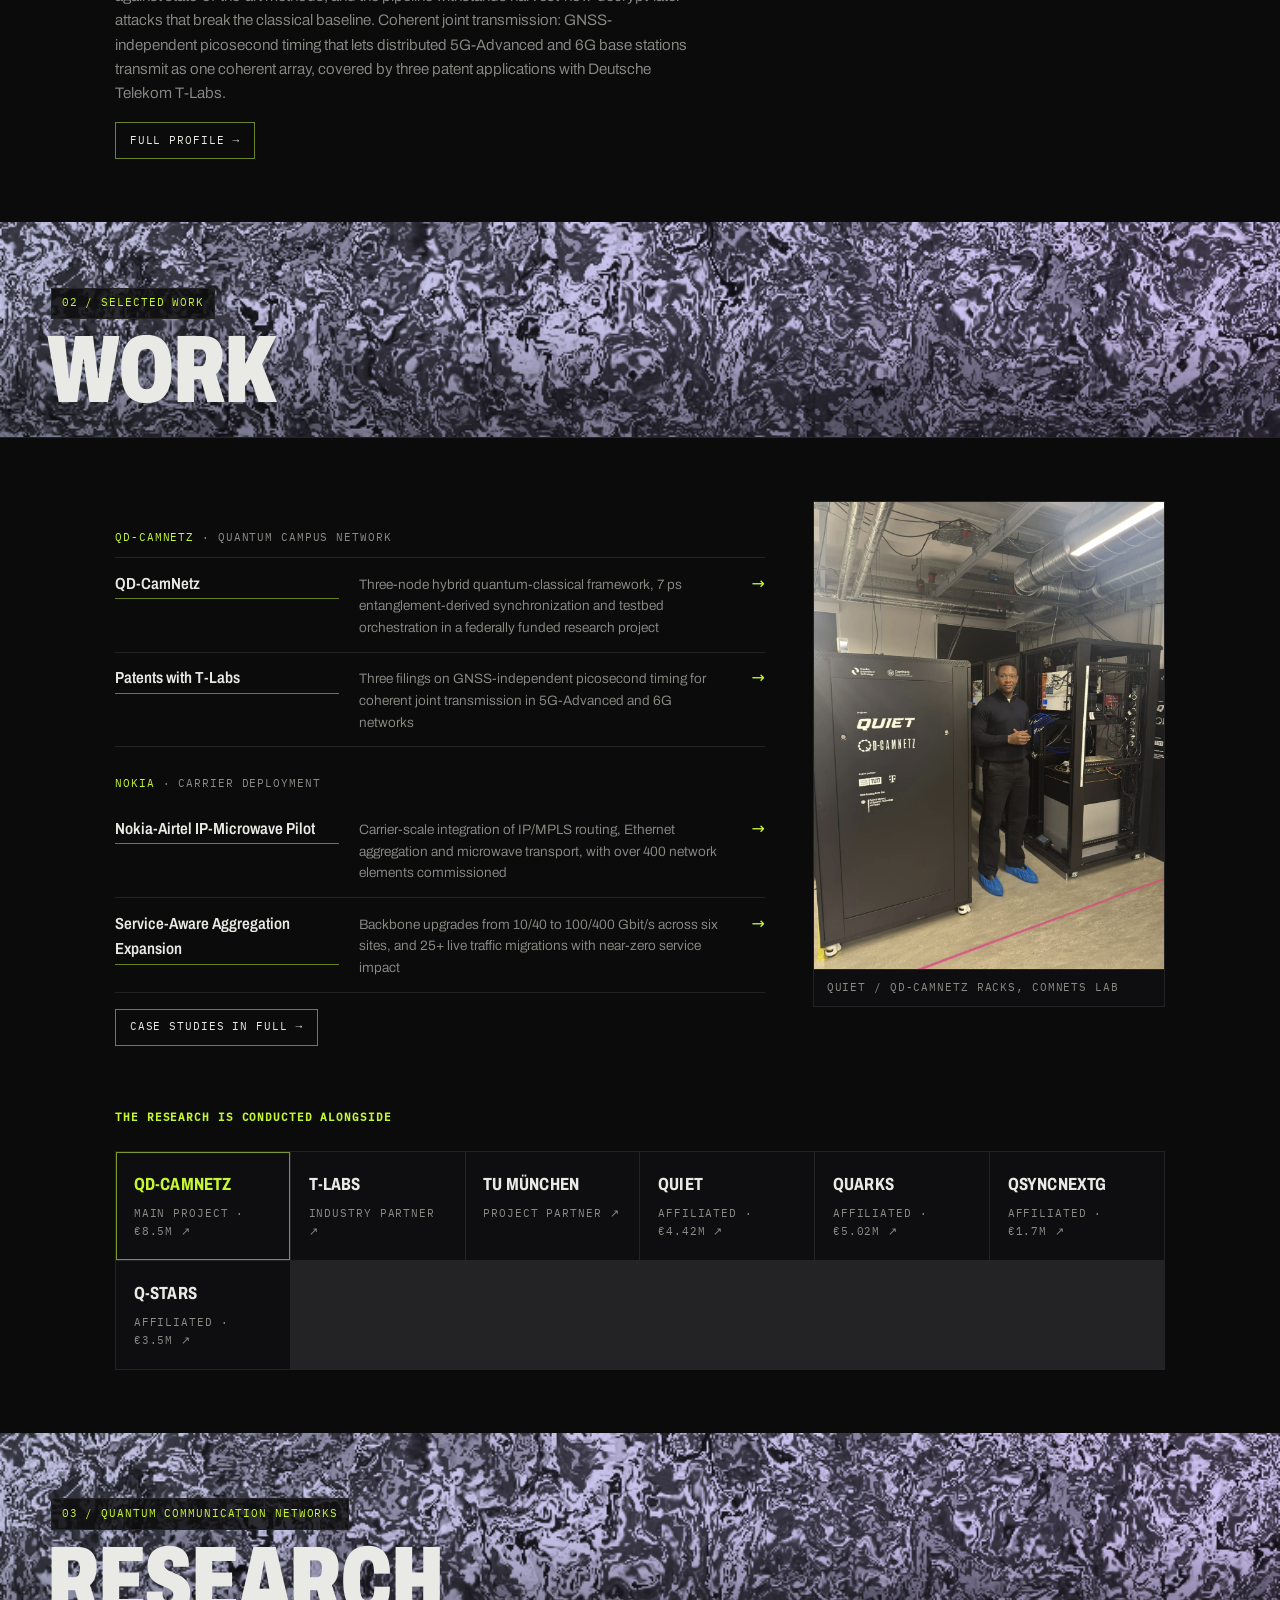
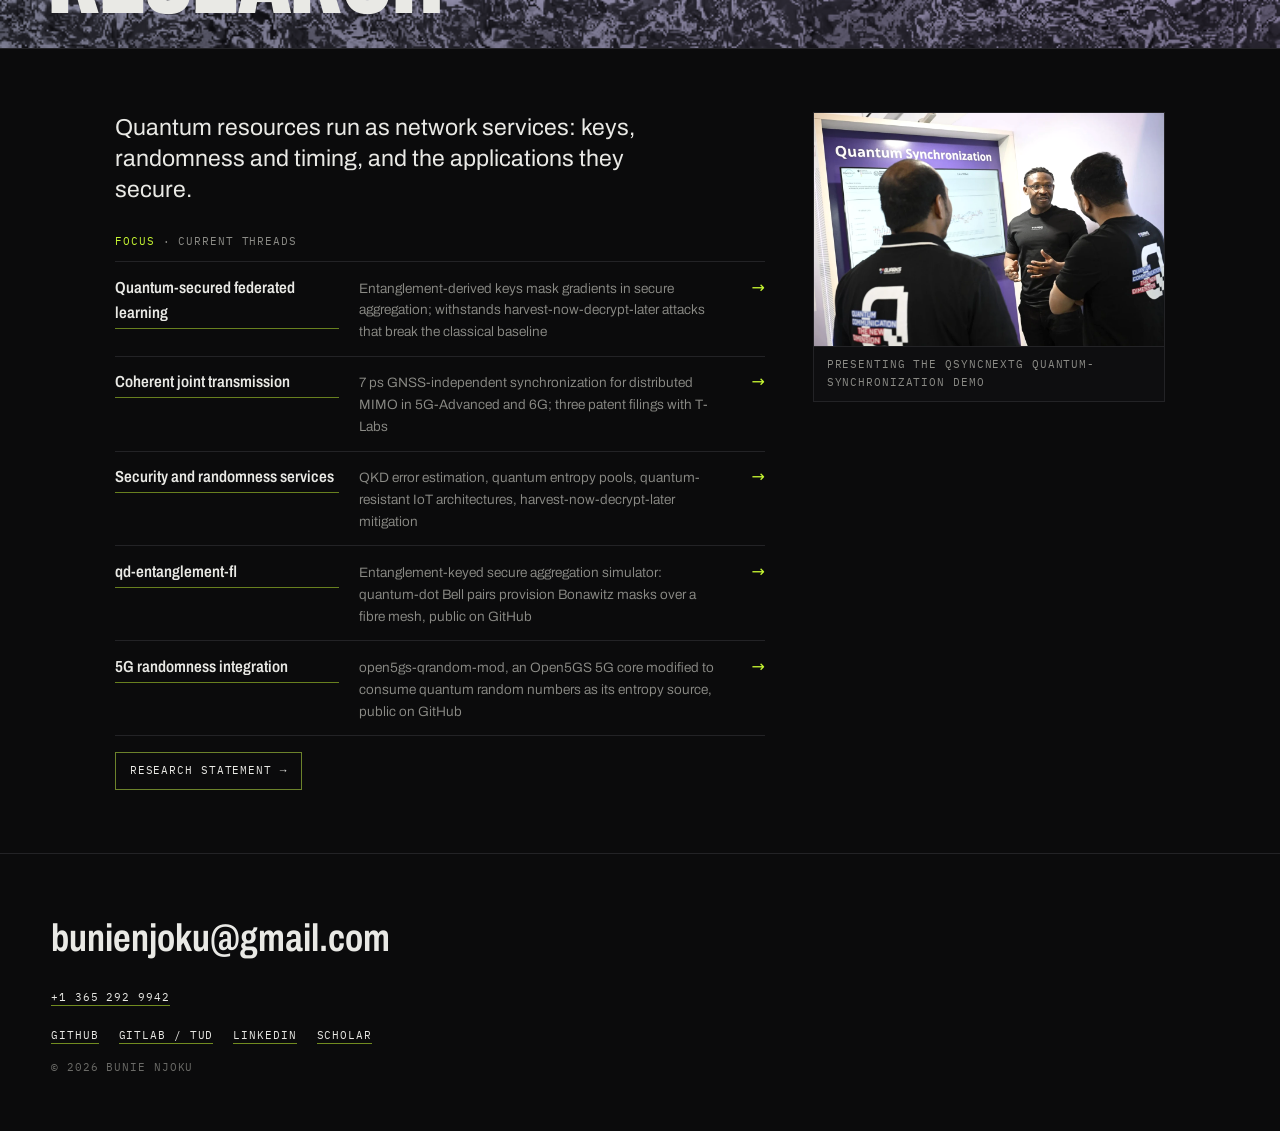
==== commit 002020cc: "Personal website" ====
--- a/index.html
+++ b/index.html
@@ -3,19 +3,19 @@
 <head>
   <meta charset="utf-8">
   <meta name="viewport" content="width=device-width, initial-scale=1">
-  <title>Bunie Njoku — Network Engineer / Quantum Communication</title>
-  <meta name="description" content="Buniechukwu Njoku — network and systems engineer, researcher in quantum communication at TU Dresden.">
-  <meta property="og:title" content="Bunie Njoku — Network Engineer / Quantum Communication">
-  <meta property="og:description" content="Operational integration of quantum technologies into communication infrastructure. TU Dresden.">
+  <title>Bunie Njoku | Network Engineer / Quantum Communication</title>
+  <meta name="description" content="Buniechukwu Njoku is a network and systems engineer working on carrier IP/MPLS, hybrid quantum-classical networking and privacy-preserving machine learning at TU Dresden.">
+  <meta name="theme-color" content="#0b0b0c">
+  <meta property="og:title" content="Bunie Njoku | Network Engineer / Quantum Communication">
+  <meta property="og:description" content="Quantum technologies integrated into working communication infrastructure, and the privacy-preserving machine learning that runs over it. TU Dresden.">
   <meta property="og:type" content="website">
   <meta property="og:image" content="https://bunienjoku.github.io/assets/img/presenting.jpg">
   <meta property="og:url" content="https://bunienjoku.github.io/">
   <meta name="twitter:card" content="summary_large_image">
   <link rel="canonical" href="https://bunienjoku.github.io/">
   <link rel="icon" type="image/svg+xml" href="assets/favicon.svg">
-  <link rel="preconnect" href="https://fonts.googleapis.com">
-  <link rel="preconnect" href="https://fonts.gstatic.com" crossorigin>
-  <link href="https://fonts.googleapis.com/css2?family=Archivo:wdth,wght@62..125,300..900&family=IBM+Plex+Mono:wght@400;500&display=swap" rel="stylesheet">
+  <link rel="preload" href="assets/fonts/archivo-300-900-latin.woff2" as="font" type="font/woff2" crossorigin>
+  <link rel="preload" href="assets/fonts/ibm-plex-mono-400-latin.woff2" as="font" type="font/woff2" crossorigin>
   <link rel="stylesheet" href="css/style.css">
   <script type="application/ld+json">
 {
@@ -26,6 +26,7 @@
   "url": "https://bunienjoku.github.io/",
   "image": "https://bunienjoku.github.io/assets/img/portrait.jpg",
   "jobTitle": "Network and Systems Engineer, Researcher in Quantum Communication",
+  "description": "Network and systems engineer specializing in carrier-scale IP/MPLS-TE deployment, cross-plane orchestration, hybrid quantum-classical networking and privacy-preserving distributed AI.",
   "worksFor": {
     "@type": "CollegeOrUniversity",
     "name": "Technische Universität Dresden"
@@ -43,10 +44,15 @@
   "knowsAbout": [
     "Quantum communication networks",
     "Quantum key distribution",
+    "Entanglement distribution",
     "Time synchronization",
     "IP/MPLS carrier networks",
     "5G and 6G networks",
     "Network orchestration",
+    "Federated learning",
+    "Privacy-preserving machine learning",
+    "Secure aggregation",
+    "Post-quantum security",
     "QD-CamNetz"
   ],
   "sameAs": [
@@ -56,15 +62,13 @@
     "https://gitlab.mn.tu-dresden.de/bunj231e"
   ],
   "email": "mailto:bunienjoku@gmail.com",
-  "address": {
-    "@type": "PostalAddress",
-    "addressLocality": "Dresden",
-    "addressCountry": "DE"
-  }
+  "telephone": "+1-365-292-9942"
 }
   </script>
 </head>
 <body>
+
+  <a class="skip-link" href="#top">Skip to content</a>
 
   <header class="site-head">
     <a class="wordmark" href="#top">B.NJOKU</a>
@@ -73,7 +77,7 @@
       <a href="#work">Work</a>
       <a href="#research">Research</a>
     </nav>
-    <span class="head-meta mono"><span id="clock">--:--:--</span> DRESDEN</span>
+    <span class="head-meta mono"><span id="clock">--:--:--</span></span>
   </header>
 
   <main id="top">
@@ -84,7 +88,7 @@
         <div class="identity-grid" aria-hidden="true"></div>
         <div class="identity-inner">
           <h1 class="name">Bunie<br>Njoku</h1>
-          <p class="tagline">Network &amp; systems engineer.<br>Researcher in quantum communication.</p>
+          <p class="tagline">Network and systems engineer.<br>Quantum communication and secure distributed AI.</p>
         </div>
         <div class="identity-foot">
           <ul class="id-links mono">
@@ -94,7 +98,7 @@
             <li><a href="https://www.linkedin.com/in/bunie-njoku/" target="_blank" rel="noopener">LinkedIn</a></li>
             <li><a href="https://scholar.google.de/citations?user=Kad4-u8AAAAJ" target="_blank" rel="noopener">Scholar</a></li>
           </ul>
-          <p class="id-meta mono">51.0504° N, 13.7373° E — © 2026</p>
+          <p class="id-meta mono">© 2026</p>
         </div>
       </aside>
 
@@ -102,9 +106,10 @@
         <section class="cell">
           <h2 class="cell-label mono"><span>01</span> About</h2>
           <p class="lede">
-            At TU Dresden I engineer the protocols, precision timing and
-            orchestration that bring quantum communication under the operating
-            standards of carrier networks.
+            Network and systems engineer: carrier-scale IP/MPLS-TE, hybrid
+            quantum-classical networking, picosecond timing, and
+            privacy-preserving machine learning on quantum-secured
+            infrastructure.
           </p>
           <a class="cell-more mono" href="#about">Profile ↓</a>
         </section>
@@ -112,9 +117,11 @@
         <section class="cell">
           <h2 class="cell-label mono"><span>02</span> Work</h2>
           <p class="cell-note">
-            Quantum-network engineering within the QD-CamNetz project in
-            Dresden, and carrier-scale IP/MPLS deployment programmes delivered
-            earlier with Nokia.
+            A federally funded quantum campus network programme: three-node
+            testbed, entanglement distribution in telecom racks, and three
+            patent filings on timing for coherent joint transmission. Before
+            that, 400+ network elements and 100/400G backbone upgrades with
+            Nokia.
           </p>
           <a class="cell-more mono" href="#work">Selected work ↓</a>
         </section>
@@ -122,9 +129,10 @@
         <section class="cell">
           <h2 class="cell-label mono"><span>03</span> Research</h2>
           <p class="cell-note">
-            Research on quantum resources in operational networks:
-            entanglement allocation, quantum-derived security services and
-            precision time synchronization.
+            Entanglement allocation, QKD error estimation, quantum entropy
+            services, GNSS-independent synchronization for coherent joint
+            transmission, and federated learning keyed from the quantum
+            plane.
           </p>
           <a class="cell-more mono" href="#research">Research ↓</a>
         </section>
@@ -143,29 +151,41 @@
         <div class="teaser reveal">
           <div class="teaser-text">
             <p class="lede">
-              I am a network and systems engineer specializing in the operational
-              integration of quantum technologies into communication
-              infrastructure. At the Deutsche Telekom Chair of Communication
-              Networks, TU Dresden, my responsibilities span protocol design for a
-              quantum-photonic testbed, sub-nanosecond time synchronization, and
-              the orchestration software through which that testbed is operated
-              as managed infrastructure rather than a laboratory apparatus.
+              I am a network and systems engineer. I design and run networks
+              across the full stack: routing and transport at carrier scale,
+              control and data plane protocol design, entanglement
+              distribution, picosecond timing, orchestration and telemetry,
+              and privacy-preserving machine learning on top.
             </p>
             <p class="teaser-note">
-              That approach was formed in carrier operations. With Nokia's integration
-              services I spent three years delivering IP/MPLS deployment and
-              migration programmes: several hundred network elements commissioned,
-              backbone capacity upgraded from 10/40 to 100/400&nbsp;Gbit/s, and
-              live traffic cutovers executed under near-zero service-impact
-              constraints. I hold quantum systems to the standard that work
-              demands — instrumentation, reproducibility and well-defined failure
-              behaviour are requirements, not refinements.
+              In carrier deployment I commissioned over 400 IP/MPLS network
+              elements, automated 250+ device integrations, and took
+              backbones from 10/40 to 100/400&nbsp;Gbit/s under live traffic.
+              In quantum networking I build the control and data planes for a
+              three-node testbed whose quantum-dot sources hold 95-98%
+              entangled-state fidelity in standard telecom racks, with
+              entanglement-derived synchronization at 7&nbsp;picoseconds
+              average precision in simulation.
+            </p>
+            <p class="teaser-note">
+              Two current focus areas. Privacy-preserving AI: federated learning
+              gradients are masked with entanglement-derived keys in
+              Bonawitz-style secure aggregation, benchmarked against
+              state-of-the-art methods, and the pipeline withstands
+              harvest-now-decrypt-later attacks that break the classical
+              baseline. Coherent joint transmission: GNSS-independent
+              picosecond timing that lets distributed 5G-Advanced and 6G base
+              stations transmit as one coherent array, covered by three
+              patent applications with Deutsche Telekom T-Labs.
             </p>
             <a class="cell-more mono" href="about.html">Full profile →</a>
           </div>
           <figure class="figure teaser-figure portrait">
-            <img src="assets/img/portrait.jpg" alt="Portrait of Bunie Njoku" loading="lazy">
-            <figcaption class="mono">Bunie Njoku — Dresden</figcaption>
+            <picture>
+              <source srcset="assets/img/portrait-2.webp" type="image/webp">
+              <img src="assets/img/portrait-2.jpg" alt="Portrait of Bunie Njoku" loading="lazy" width="382" height="443" decoding="async">
+            </picture>
+            <figcaption class="mono">Bunie Njoku</figcaption>
           </figure>
         </div>
       </div>
@@ -182,37 +202,49 @@
       <div class="page">
         <div class="teaser reveal">
           <div class="teaser-text">
+            <p class="mono row-group"><span class="mono-accent">QD-CamNetz</span> &middot; Quantum campus network</p>
             <a class="row" href="work.html#qd-camnetz">
               <span class="row-name">QD-CamNetz</span>
-              <span class="row-desc">Protocol design, sub-nanosecond synchronization and testbed orchestration within an €8.5M federally funded quantum-network research project</span>
-              <span class="row-arrow" aria-hidden="true">→</span>
-            </a>
+              <span class="row-desc">Three-node hybrid quantum-classical framework, 7&nbsp;ps entanglement-derived synchronization and testbed orchestration in a federally funded research project</span>
+              <span class="row-arrow" aria-hidden="true">&rarr;</span>
+            </a>
+            <a class="row" href="work.html#patents">
+              <span class="row-name">Patents with T-Labs</span>
+              <span class="row-desc">Three filings on GNSS-independent picosecond timing for coherent joint transmission in 5G-Advanced and 6G networks</span>
+              <span class="row-arrow" aria-hidden="true">&rarr;</span>
+            </a>
+            <p class="mono row-group"><span class="mono-accent">Nokia</span> &middot; Carrier deployment</p>
             <a class="row" href="work.html#nokia-airtel">
-              <span class="row-name">Nokia–Airtel IP-Microwave Pilot</span>
-              <span class="row-desc">Carrier-scale integration of IP/MPLS routing, Ethernet aggregation and microwave transport — over 400 network elements commissioned</span>
-              <span class="row-arrow" aria-hidden="true">→</span>
+              <span class="row-name">Nokia-Airtel IP-Microwave Pilot</span>
+              <span class="row-desc">Carrier-scale integration of IP/MPLS routing, Ethernet aggregation and microwave transport, with over 400 network elements commissioned</span>
+              <span class="row-arrow" aria-hidden="true">&rarr;</span>
             </a>
             <a class="row" href="work.html#nokia-aggregation">
               <span class="row-name">Service-Aware Aggregation Expansion</span>
-              <span class="row-desc">Backbone modernization from 10/40 to 100/400&nbsp;Gbit/s across six sites; 25+ live traffic migrations under service-continuity constraints</span>
-              <span class="row-arrow" aria-hidden="true">→</span>
+              <span class="row-desc">Backbone upgrades from 10/40 to 100/400&nbsp;Gbit/s across six sites, and 25+ live traffic migrations with near-zero service impact</span>
+              <span class="row-arrow" aria-hidden="true">&rarr;</span>
             </a>
             <a class="cell-more mono" href="work.html">Case studies in full →</a>
           </div>
           <figure class="figure teaser-figure">
-            <img src="assets/img/qdcamnetz-rack.jpg" alt="Bunie Njoku beside the QUIET and QD-CamNetz equipment racks in the ComNets lab" loading="lazy">
+            <picture>
+              <source srcset="assets/img/qdcamnetz-rack.webp" type="image/webp">
+              <img src="assets/img/qdcamnetz-rack.jpg" alt="Bunie Njoku beside the QUIET and QD-CamNetz equipment racks in the ComNets lab" loading="lazy" width="1200" height="1600" decoding="async">
+            </picture>
             <figcaption class="mono">QUIET / QD-CamNetz racks, ComNets lab</figcaption>
           </figure>
         </div>
         <div class="reveal">
-          <h3 class="strip-label mono"><span class="mono-accent">The Dresden research is conducted alongside</span></h3>
+          <h3 class="strip-label mono"><span class="mono-accent">The research is conducted alongside</span></h3>
           <ul class="partners">
-            <li><span class="partner-name">T-Labs</span><span class="mono">Industry partner</span></li>
-            <li><span class="partner-name">TU München</span><span class="mono">Project partner</span></li>
-            <li><span class="partner-name">QUIET</span><span class="mono">Affiliated project</span></li>
-            <li><span class="partner-name">QUARKS</span><span class="mono">Affiliated project</span></li>
-            <li><span class="partner-name">QsyncNextG</span><span class="mono">Affiliated project</span></li>
-          </ul>
+          <li class="partner-main"><a href="https://www.forschung-it-sicherheit-kommunikationssysteme.de/projekte/qd-camnetz" target="_blank" rel="noopener"><span class="partner-name">QD-CamNetz</span><span class="mono">Main project &middot; &euro;8.5M &#8599;</span></a></li>
+          <li><a href="https://laboratories.telekom.com/" target="_blank" rel="noopener"><span class="partner-name">T-Labs</span><span class="mono">Industry partner &#8599;</span></a></li>
+          <li><a href="https://www.tum.de/" target="_blank" rel="noopener"><span class="partner-name">TU M&uuml;nchen</span><span class="mono">Project partner &#8599;</span></a></li>
+          <li><a href="https://www.forschung-it-sicherheit-kommunikationssysteme.de/projekte/quiet" target="_blank" rel="noopener"><span class="partner-name">QUIET</span><span class="mono">Affiliated &middot; &euro;4.42M &#8599;</span></a></li>
+          <li><a href="https://www.forschung-it-sicherheit-kommunikationssysteme.de/projekte/quarks" target="_blank" rel="noopener"><span class="partner-name">QUARKS</span><span class="mono">Affiliated &middot; &euro;5.02M &#8599;</span></a></li>
+          <li><a href="https://www.bsi.bund.de/DE/Themen/Unternehmen-und-Organisationen/Informationen-und-Empfehlungen/5-G/KoPa45/Sicherheit-und-Resilienz-5G-6G/TSP4-QSyncNextG/TSP4-QSyncNextG_node.html" target="_blank" rel="noopener"><span class="partner-name">QsyncNextG</span><span class="mono">Affiliated &middot; &euro;1.7M &#8599;</span></a></li>
+          <li><a href="https://www.forschung-it-sicherheit-kommunikationssysteme.de/projekte/q-stars" target="_blank" rel="noopener"><span class="partner-name">Q-Stars</span><span class="mono">Affiliated &middot; &euro;3.5M &#8599;</span></a></li>
+        </ul>
         </div>
       </div>
     </section>
@@ -229,25 +261,42 @@
         <div class="teaser reveal">
           <div class="teaser-text">
             <p class="lede">
-              My research addresses a question network operators will
-              eventually ask: how are entanglement, quantum-derived randomness
-              and quantum-secured keys provisioned, measured and allocated by an
-              operational network?
+              Quantum resources run as network services: keys, randomness and
+              timing, and the applications they secure.
             </p>
-            <p class="teaser-note">
-              The published record spans entanglement utilization in
-              quantum-classical networks, error-rate estimation in quantum key
-              distribution, quantum entropy for cryptographic applications,
-              quantum-resistant service architectures for the IoT, and the design
-              tradeoffs of quantum time synchronization in industrial networks.
-              Applied outputs include <em>open5gs-qrandom-mod</em>, an adaptation
-              of the Open5GS 5G core that consumes quantum-derived randomness as
-              an operational entropy source.
-            </p>
-            <a class="cell-more mono" href="research.html">Research statement →</a>
+            <p class="mono row-group"><span class="mono-accent">Focus</span> &middot; Current threads</p>
+            <a class="row" href="research.html#fl">
+              <span class="row-name">Quantum-secured federated learning</span>
+              <span class="row-desc">Entanglement-derived keys mask gradients in secure aggregation; withstands harvest-now-decrypt-later attacks that break the classical baseline</span>
+              <span class="row-arrow" aria-hidden="true">&rarr;</span>
+            </a>
+            <a class="row" href="research.html#timing">
+              <span class="row-name">Coherent joint transmission</span>
+              <span class="row-desc">7&nbsp;ps GNSS-independent synchronization for distributed MIMO in 5G-Advanced and 6G; three patent filings with T-Labs</span>
+              <span class="row-arrow" aria-hidden="true">&rarr;</span>
+            </a>
+            <a class="row" href="research.html#security">
+              <span class="row-name">Security and randomness services</span>
+              <span class="row-desc">QKD error estimation, quantum entropy pools, quantum-resistant IoT architectures, harvest-now-decrypt-later mitigation</span>
+              <span class="row-arrow" aria-hidden="true">&rarr;</span>
+            </a>
+            <a class="row" href="research.html#qd-entanglement-fl">
+              <span class="row-name">qd-entanglement-fl</span>
+              <span class="row-desc">Entanglement-keyed secure aggregation simulator: quantum-dot Bell pairs provision Bonawitz masks over a fibre mesh, public on GitHub</span>
+              <span class="row-arrow" aria-hidden="true">&rarr;</span>
+            </a>
+            <a class="row" href="research.html#open5gs">
+              <span class="row-name">5G randomness integration</span>
+              <span class="row-desc">open5gs-qrandom-mod, an Open5GS 5G core modified to consume quantum random numbers as its entropy source, public on GitHub</span>
+              <span class="row-arrow" aria-hidden="true">&rarr;</span>
+            </a>
+            <a class="cell-more mono" href="research.html">Research statement &rarr;</a>
           </div>
           <figure class="figure teaser-figure">
-            <img src="assets/img/presenting.jpg" alt="Bunie Njoku presenting a live quantum synchronization demonstration" loading="lazy">
+            <picture>
+              <source srcset="assets/img/presenting.webp" type="image/webp">
+              <img src="assets/img/presenting.jpg" alt="Bunie Njoku presenting a live quantum synchronization demonstration" loading="lazy" width="1600" height="1066" decoding="async">
+            </picture>
             <figcaption class="mono">Presenting the QsyncNextG quantum-synchronization demo</figcaption>
           </figure>
         </div>
@@ -259,13 +308,14 @@
   <footer class="site-foot">
     <div class="foot-contact">
       <a class="foot-mail" href="mailto:bunienjoku@gmail.com">bunienjoku@gmail.com</a>
+      <p class="foot-phone mono"><a href="tel:+13652929942">+1 365 292 9942</a></p>
       <ul class="id-links mono">
         <li><a href="https://github.com/BunieNjoku" target="_blank" rel="noopener">GitHub</a></li>
         <li><a href="https://gitlab.mn.tu-dresden.de/bunj231e" target="_blank" rel="noopener">GitLab / TUD</a></li>
         <li><a href="https://www.linkedin.com/in/bunie-njoku/" target="_blank" rel="noopener">LinkedIn</a></li>
         <li><a href="https://scholar.google.de/citations?user=Kad4-u8AAAAJ" target="_blank" rel="noopener">Scholar</a></li>
       </ul>
-      <p class="id-meta mono">© 2026 Bunie Njoku — Dresden, DE</p>
+      <p class="id-meta mono">© 2026 Bunie Njoku</p>
     </div>
   </footer>
 
--- a/css/style.css
+++ b/css/style.css
@@ -1,3 +1,61 @@
+/* ---------- self-hosted webfonts ---------- */
+
+@font-face {
+  font-family: 'Archivo';
+  font-style: normal;
+  font-weight: 300 900;
+  font-stretch: 62% 125%;
+  font-display: swap;
+  src: url('../assets/fonts/archivo-300-900-latin-ext.woff2') format('woff2');
+  unicode-range: U+0100-02BA, U+02BD-02C5, U+02C7-02CC, U+02CE-02D7, U+02DD-02FF, U+0304, U+0308, U+0329, U+1D00-1DBF, U+1E00-1E9F, U+1EF2-1EFF, U+2020, U+20A0-20AB, U+20AD-20C0, U+2113, U+2C60-2C7F, U+A720-A7FF;
+}
+
+@font-face {
+  font-family: 'Archivo';
+  font-style: normal;
+  font-weight: 300 900;
+  font-stretch: 62% 125%;
+  font-display: swap;
+  src: url('../assets/fonts/archivo-300-900-latin.woff2') format('woff2');
+  unicode-range: U+0000-00FF, U+0131, U+0152-0153, U+02BB-02BC, U+02C6, U+02DA, U+02DC, U+0304, U+0308, U+0329, U+2000-206F, U+20AC, U+2122, U+2191, U+2193, U+2212, U+2215, U+FEFF, U+FFFD;
+}
+
+@font-face {
+  font-family: 'IBM Plex Mono';
+  font-style: normal;
+  font-weight: 400;
+  font-display: swap;
+  src: url('../assets/fonts/ibm-plex-mono-400-latin-ext.woff2') format('woff2');
+  unicode-range: U+0100-02BA, U+02BD-02C5, U+02C7-02CC, U+02CE-02D7, U+02DD-02FF, U+0304, U+0308, U+0329, U+1D00-1DBF, U+1E00-1E9F, U+1EF2-1EFF, U+2020, U+20A0-20AB, U+20AD-20C0, U+2113, U+2C60-2C7F, U+A720-A7FF;
+}
+
+@font-face {
+  font-family: 'IBM Plex Mono';
+  font-style: normal;
+  font-weight: 400;
+  font-display: swap;
+  src: url('../assets/fonts/ibm-plex-mono-400-latin.woff2') format('woff2');
+  unicode-range: U+0000-00FF, U+0131, U+0152-0153, U+02BB-02BC, U+02C6, U+02DA, U+02DC, U+0304, U+0308, U+0329, U+2000-206F, U+20AC, U+2122, U+2191, U+2193, U+2212, U+2215, U+FEFF, U+FFFD;
+}
+
+@font-face {
+  font-family: 'IBM Plex Mono';
+  font-style: normal;
+  font-weight: 500;
+  font-display: swap;
+  src: url('../assets/fonts/ibm-plex-mono-500-latin-ext.woff2') format('woff2');
+  unicode-range: U+0100-02BA, U+02BD-02C5, U+02C7-02CC, U+02CE-02D7, U+02DD-02FF, U+0304, U+0308, U+0329, U+1D00-1DBF, U+1E00-1E9F, U+1EF2-1EFF, U+2020, U+20A0-20AB, U+20AD-20C0, U+2113, U+2C60-2C7F, U+A720-A7FF;
+}
+
+@font-face {
+  font-family: 'IBM Plex Mono';
+  font-style: normal;
+  font-weight: 500;
+  font-display: swap;
+  src: url('../assets/fonts/ibm-plex-mono-500-latin.woff2') format('woff2');
+  unicode-range: U+0000-00FF, U+0131, U+0152-0153, U+02BB-02BC, U+02C6, U+02DA, U+02DC, U+0304, U+0308, U+0329, U+2000-206F, U+20AC, U+2122, U+2191, U+2193, U+2212, U+2215, U+FEFF, U+FFFD;
+}
+
 :root {
   --bg: #0b0b0c;
   --bg-cell: #0e0e10;
@@ -306,7 +364,7 @@
 }
 
 
-.teaser-figure.portrait { max-width: 17rem; justify-self: end; }
+.teaser-figure.portrait { max-width: 12rem; justify-self: end; }
 
 
 
@@ -412,6 +470,7 @@
 
 .figure img {
   width: 100%;
+  height: auto;
   display: block;
   filter: grayscale(0.15) contrast(1.03);
   transition: filter 350ms ease;
@@ -441,7 +500,7 @@
 
 .about-intro {
   display: grid;
-  grid-template-columns: minmax(0, 1fr) minmax(13rem, 17rem);
+  grid-template-columns: minmax(0, 1fr) minmax(10rem, 11rem);
   gap: 3rem;
   align-items: start;
 }
@@ -583,7 +642,7 @@
   .case-head { position: static; }
 
   .about-intro { grid-template-columns: 1fr; }
-  .about-intro .portrait { max-width: 20rem; }
+  .about-intro .portrait { max-width: 11rem; }
 
   .teaser { grid-template-columns: 1fr; gap: 2rem; }
   .teaser-figure.portrait { justify-self: start; }
@@ -606,3 +665,211 @@
   .hero .cell { animation: none; opacity: 1; transform: none; }
   .reveal { opacity: 1; transform: none; transition: none; }
 }
+
+/* ---------- skip link & focus ---------- */
+
+.skip-link {
+  position: absolute;
+  left: -9999px;
+  top: 0;
+  z-index: 100;
+  padding: 0.6rem 0.9rem;
+  background: var(--accent);
+  color: #0b0b0c;
+  font-family: var(--font-mono);
+  font-size: 0.7rem;
+  letter-spacing: 0.08em;
+  text-transform: uppercase;
+}
+
+.skip-link:focus { left: 0; }
+
+:focus-visible {
+  outline: 2px solid var(--accent);
+  outline-offset: 3px;
+}
+
+/* ---------- measured results ---------- */
+
+.stats {
+  list-style: none;
+  display: grid;
+  grid-template-columns: repeat(auto-fit, minmax(9.5rem, 1fr));
+  gap: 1px;
+  background: var(--line);
+  border: 1px solid var(--line);
+  margin-top: 1.75rem;
+}
+
+.stats li {
+  background: var(--bg-cell);
+  padding: 1.1rem;
+}
+
+.stat-num {
+  display: block;
+  font-size: 1.45rem;
+  font-weight: 760;
+  font-stretch: 74%;
+  line-height: 1.1;
+  color: var(--ink);
+}
+
+.stat-label { display: block; margin-top: 0.35rem; }
+
+/* ---------- skills matrix ---------- */
+
+.skills {
+  list-style: none;
+  display: grid;
+  grid-template-columns: repeat(auto-fit, minmax(15rem, 1fr));
+  gap: 1px;
+  background: var(--line);
+  border: 1px solid var(--line);
+  margin-top: 1.75rem;
+}
+
+.skills li {
+  background: var(--bg-cell);
+  padding: 1.15rem 1.1rem;
+}
+
+.skills h3 {
+  font-family: var(--font-mono);
+  font-size: 0.7rem;
+  letter-spacing: 0.08em;
+  text-transform: uppercase;
+  color: var(--accent);
+  font-weight: 500;
+  margin-bottom: 0.5rem;
+}
+
+.skills p { color: var(--ink-dim); font-size: 0.88rem; }
+
+/* ---------- tag lists (certifications) ---------- */
+
+.tags {
+  list-style: none;
+  display: flex;
+  flex-wrap: wrap;
+  gap: 0.6rem;
+  margin-top: 1.5rem;
+}
+
+.tags li {
+  border: 1px solid var(--line);
+  background: var(--bg-cell);
+  padding: 0.5rem 0.8rem;
+  color: var(--ink-dim);
+  font-size: 0.85rem;
+}
+
+.entry-note { color: var(--ink-dim); font-size: 0.98rem; margin-bottom: 1.5rem; }
+
+@media (max-width: 560px) {
+  .stats { grid-template-columns: 1fr 1fr; }
+}
+
+/* ---------- print ---------- */
+
+@media print {
+  .site-head,
+  .site-foot,
+  .banner,
+  .skip-link,
+  canvas.fluid,
+  body::after { display: none !important; }
+
+  body { background: #fff; color: #111; }
+
+  .reveal { opacity: 1; transform: none; }
+
+  .case {
+    display: block;
+    border-bottom: 1px solid #ccc;
+    padding: 1rem 0;
+    break-inside: avoid;
+  }
+
+  .case-body,
+  .case-body p,
+  .case-body-solo p,
+  .skills p,
+  .entry p,
+  .mono { color: #333; }
+
+  .mono-accent, .skills h3, .entry-when { color: #111; }
+
+  .skills, .stats, .partners, .tags li { border-color: #ccc; background: #fff; }
+  .skills li, .stats li, .partners li { background: #fff; }
+
+  a { color: #111; }
+}
+
+.tags-label { margin-top: 1.75rem; font-weight: 500; }
+.tags-label + .tags { margin-top: 0.75rem; }
+
+.figure picture { display: block; }
+
+/* ---------- footer contact details ---------- */
+
+.foot-phone { margin-bottom: 1.25rem; }
+
+.foot-phone a { color: var(--ink); transition: color 160ms ease; }
+.foot-phone a:hover { color: var(--accent); }
+
+/* ---------- interactive affordances ---------- */
+
+.cell-more {
+  padding: 0.55rem 0.85rem;
+  border: 1px solid color-mix(in srgb, var(--accent) 45%, var(--line));
+}
+
+.case-links a {
+  border-color: color-mix(in srgb, var(--accent) 45%, var(--line));
+}
+
+.cell-more:hover,
+.case-links a:hover {
+  background: color-mix(in srgb, var(--accent) 10%, transparent);
+}
+
+.row-arrow { color: var(--accent); }
+
+.row-name {
+  border-bottom: 1px solid color-mix(in srgb, var(--accent) 50%, transparent);
+  padding-bottom: 2px;
+}
+
+.row:hover { background: color-mix(in srgb, var(--accent) 6%, transparent); }
+
+.id-links a,
+.foot-phone a {
+  border-bottom: 1px solid color-mix(in srgb, var(--accent) 55%, transparent);
+  padding-bottom: 1px;
+}
+
+/* group labels above row lists */
+
+.row-group { margin: 1.75rem 0 0.6rem; }
+
+/* linked partner tiles */
+
+.partners a {
+  display: flex;
+  flex-direction: column;
+  gap: 0.35rem;
+  color: inherit;
+}
+
+.partners li:hover .partner-name { color: var(--accent); }
+
+/* group dividers between cases on the work page */
+
+.case-group {
+  padding-top: clamp(2.5rem, 6vh, 4rem);
+  color: var(--accent);
+}
+
+.partners li.partner-main { box-shadow: inset 0 0 0 1px color-mix(in srgb, var(--accent) 55%, var(--line)); }
+.partners li.partner-main .partner-name { color: var(--accent); }
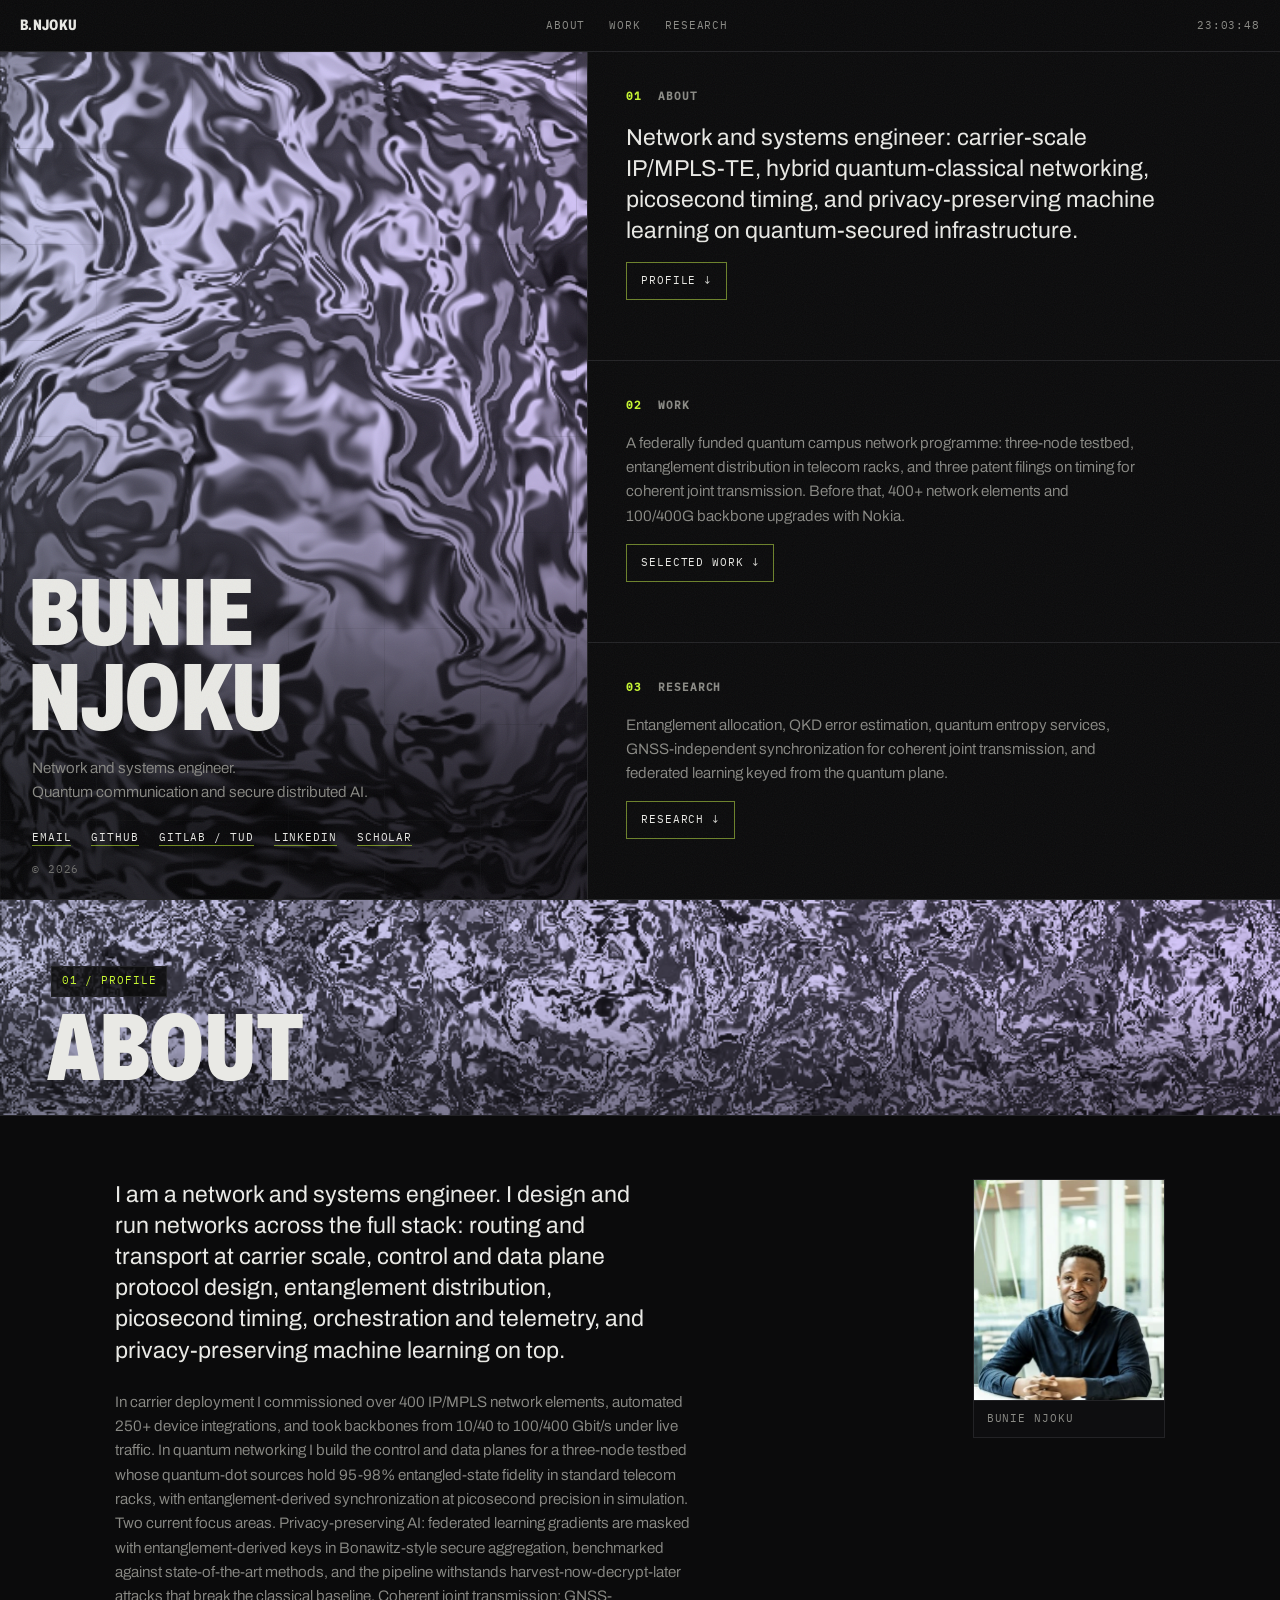
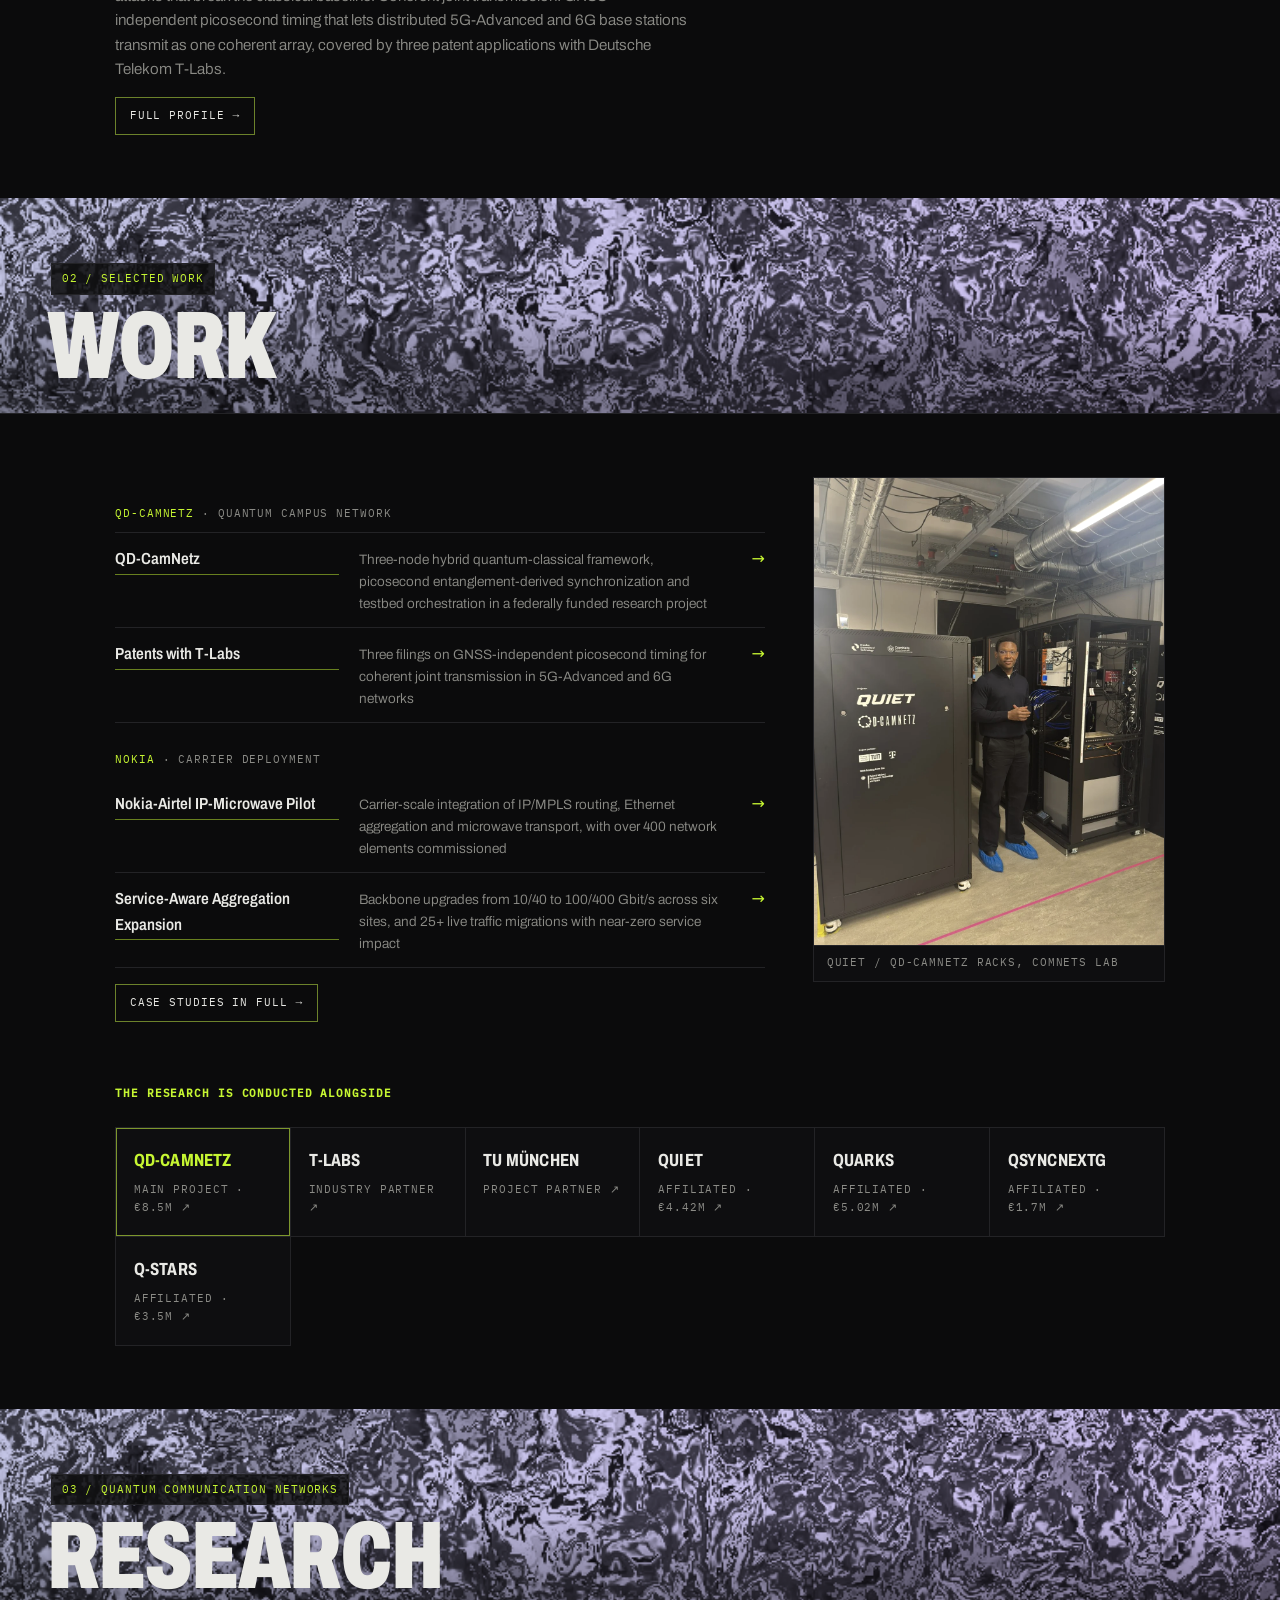
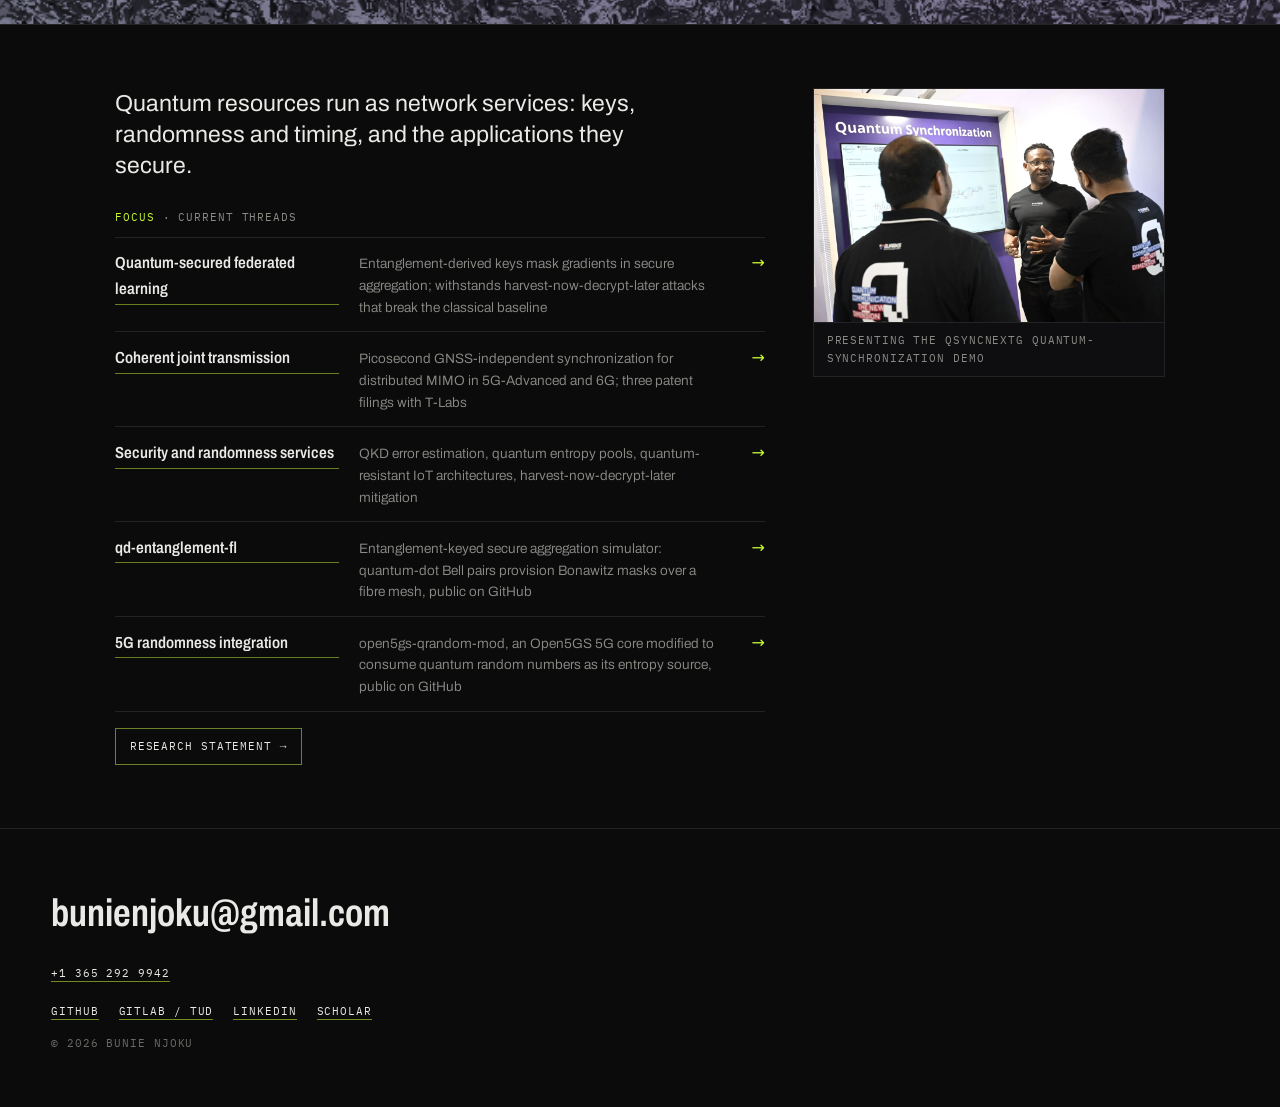
==== commit c6e3f737: "State synchronization precision as picosecond rather than a specific figure" ====
--- a/index.html
+++ b/index.html
@@ -164,8 +164,8 @@
               In quantum networking I build the control and data planes for a
               three-node testbed whose quantum-dot sources hold 95-98%
               entangled-state fidelity in standard telecom racks, with
-              entanglement-derived synchronization at 7&nbsp;picoseconds
-              average precision in simulation.
+              entanglement-derived synchronization at picosecond
+              precision in simulation.
             </p>
             <p class="teaser-note">
               Two current focus areas. Privacy-preserving AI: federated learning
@@ -205,7 +205,7 @@
             <p class="mono row-group"><span class="mono-accent">QD-CamNetz</span> &middot; Quantum campus network</p>
             <a class="row" href="work.html#qd-camnetz">
               <span class="row-name">QD-CamNetz</span>
-              <span class="row-desc">Three-node hybrid quantum-classical framework, 7&nbsp;ps entanglement-derived synchronization and testbed orchestration in a federally funded research project</span>
+              <span class="row-desc">Three-node hybrid quantum-classical framework, picosecond entanglement-derived synchronization and testbed orchestration in a federally funded research project</span>
               <span class="row-arrow" aria-hidden="true">&rarr;</span>
             </a>
             <a class="row" href="work.html#patents">
@@ -272,7 +272,7 @@
             </a>
             <a class="row" href="research.html#timing">
               <span class="row-name">Coherent joint transmission</span>
-              <span class="row-desc">7&nbsp;ps GNSS-independent synchronization for distributed MIMO in 5G-Advanced and 6G; three patent filings with T-Labs</span>
+              <span class="row-desc">Picosecond GNSS-independent synchronization for distributed MIMO in 5G-Advanced and 6G; three patent filings with T-Labs</span>
               <span class="row-arrow" aria-hidden="true">&rarr;</span>
             </a>
             <a class="row" href="research.html#security">
--- a/css/style.css
+++ b/css/style.css
@@ -528,13 +528,14 @@
   margin-top: 1.5rem;
   display: grid;
   grid-template-columns: repeat(auto-fit, minmax(10rem, 1fr));
-  gap: 1px;
-  background: var(--line);
-  border: 1px solid var(--line);
+  border-top: 1px solid var(--line);
+  border-left: 1px solid var(--line);
 }
 
 .partners li {
   background: var(--bg-cell);
+  border-right: 1px solid var(--line);
+  border-bottom: 1px solid var(--line);
   padding: 1.2rem 1.1rem;
   display: flex;
   flex-direction: column;
@@ -695,14 +696,15 @@
   list-style: none;
   display: grid;
   grid-template-columns: repeat(auto-fit, minmax(9.5rem, 1fr));
-  gap: 1px;
-  background: var(--line);
-  border: 1px solid var(--line);
+  border-top: 1px solid var(--line);
+  border-left: 1px solid var(--line);
   margin-top: 1.75rem;
 }
 
 .stats li {
   background: var(--bg-cell);
+  border-right: 1px solid var(--line);
+  border-bottom: 1px solid var(--line);
   padding: 1.1rem;
 }
 
@@ -723,14 +725,15 @@
   list-style: none;
   display: grid;
   grid-template-columns: repeat(auto-fit, minmax(15rem, 1fr));
-  gap: 1px;
-  background: var(--line);
-  border: 1px solid var(--line);
+  border-top: 1px solid var(--line);
+  border-left: 1px solid var(--line);
   margin-top: 1.75rem;
 }
 
 .skills li {
   background: var(--bg-cell);
+  border-right: 1px solid var(--line);
+  border-bottom: 1px solid var(--line);
   padding: 1.15rem 1.1rem;
 }
 
@@ -801,7 +804,7 @@
   .mono-accent, .skills h3, .entry-when { color: #111; }
 
   .skills, .stats, .partners, .tags li { border-color: #ccc; background: #fff; }
-  .skills li, .stats li, .partners li { background: #fff; }
+  .skills li, .stats li, .partners li { background: #fff; border-color: #ccc; }
 
   a { color: #111; }
 }
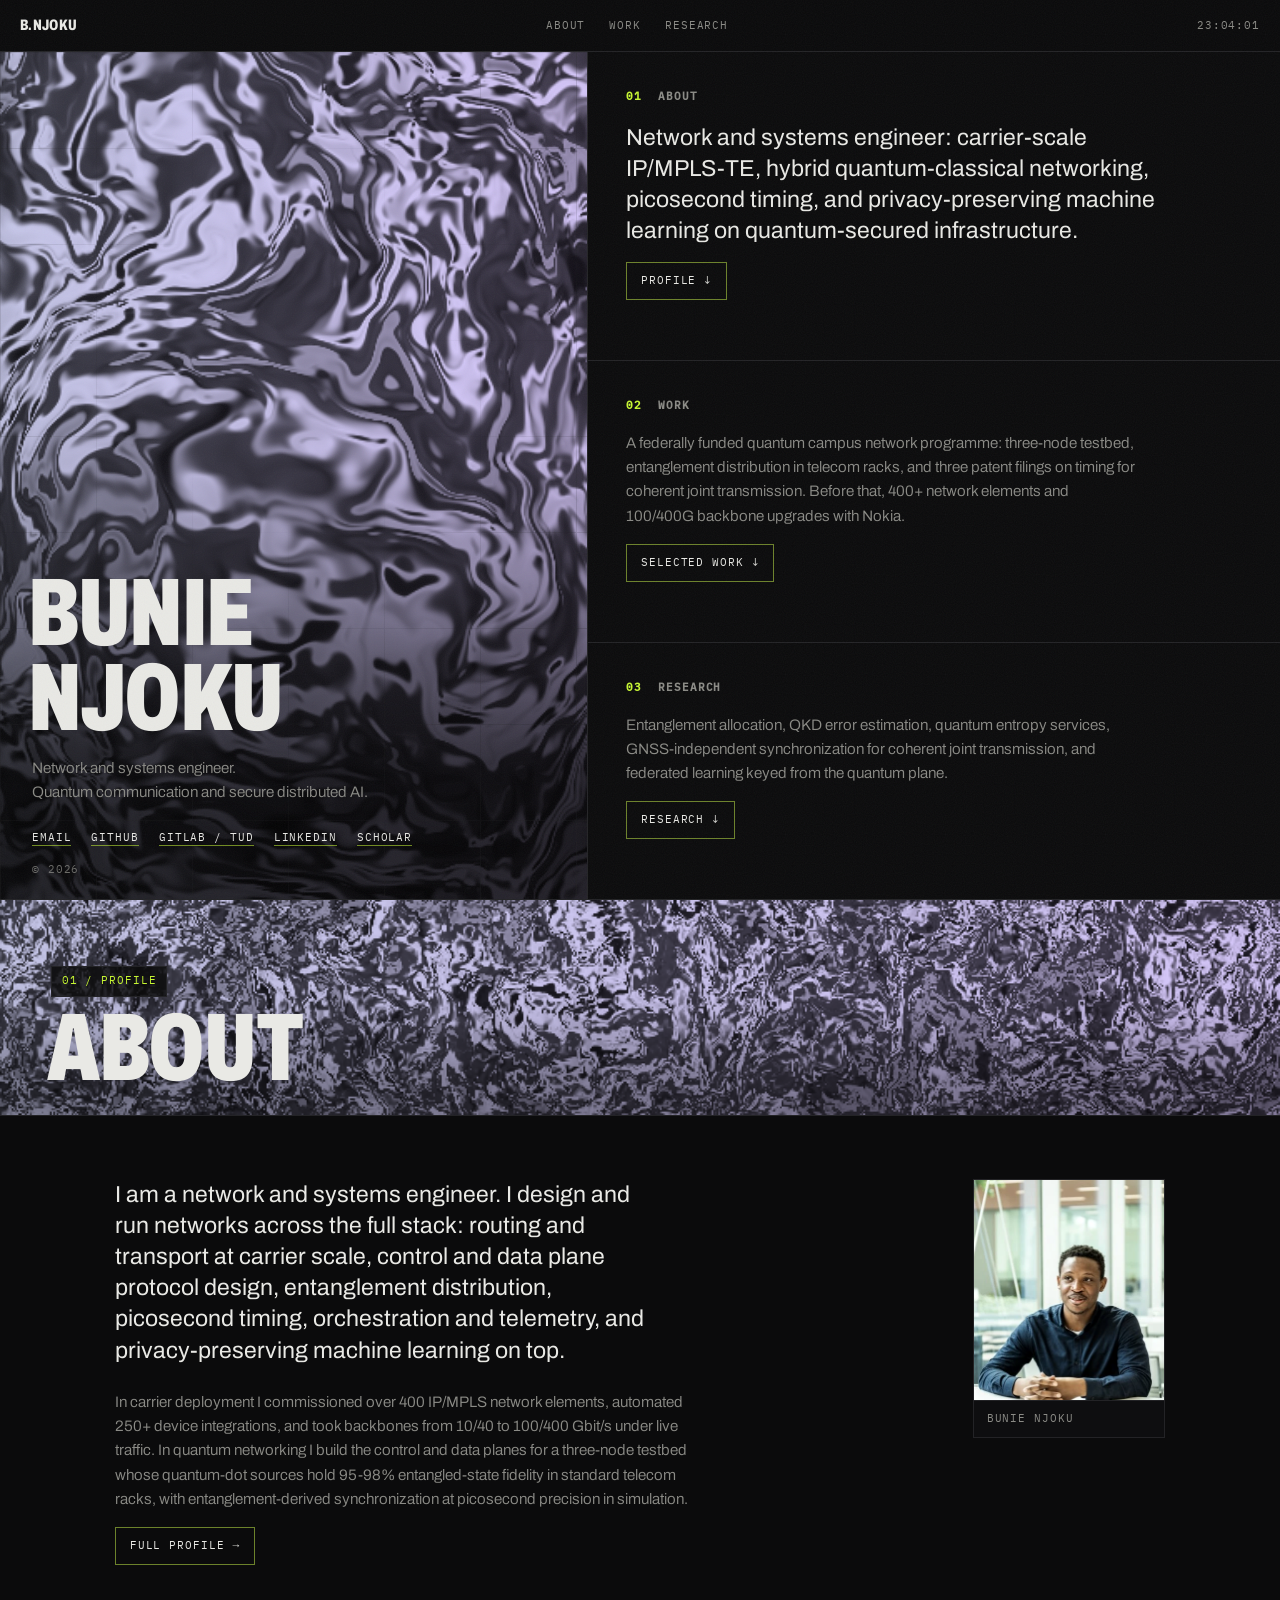
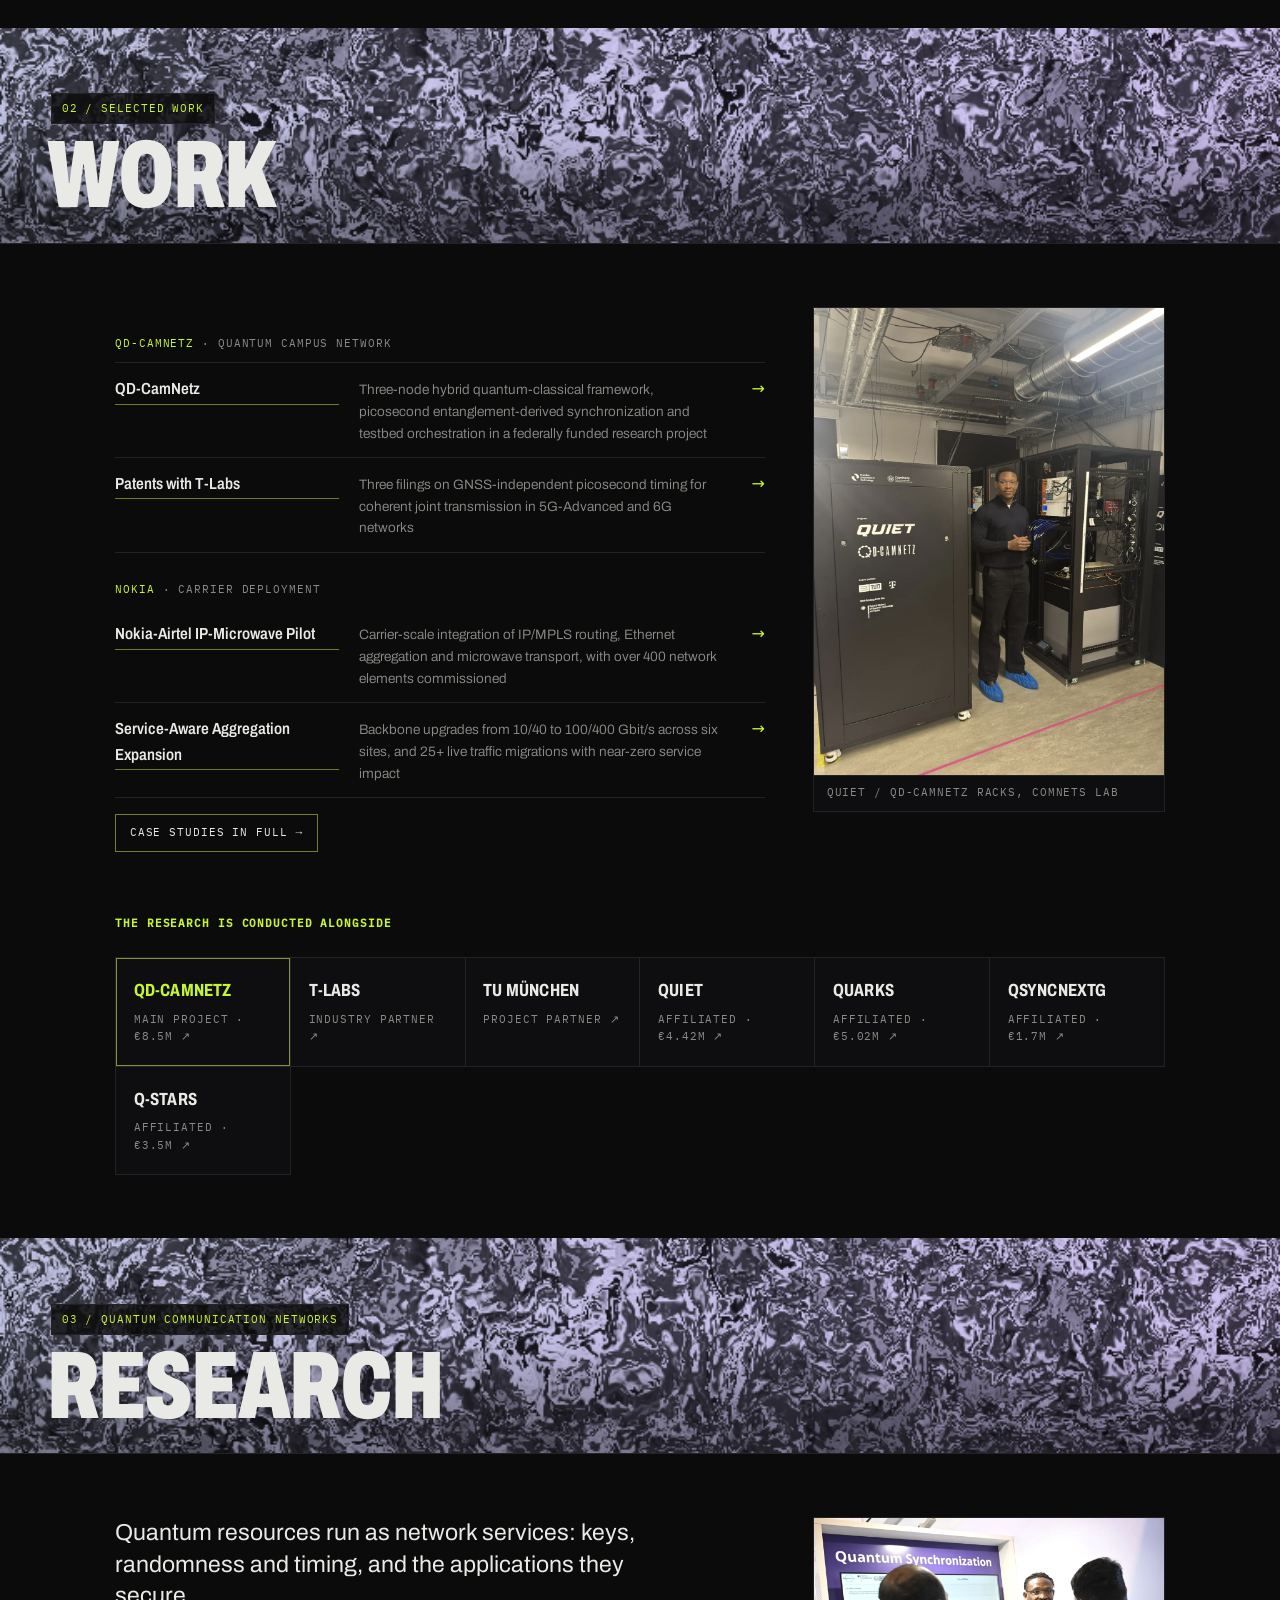
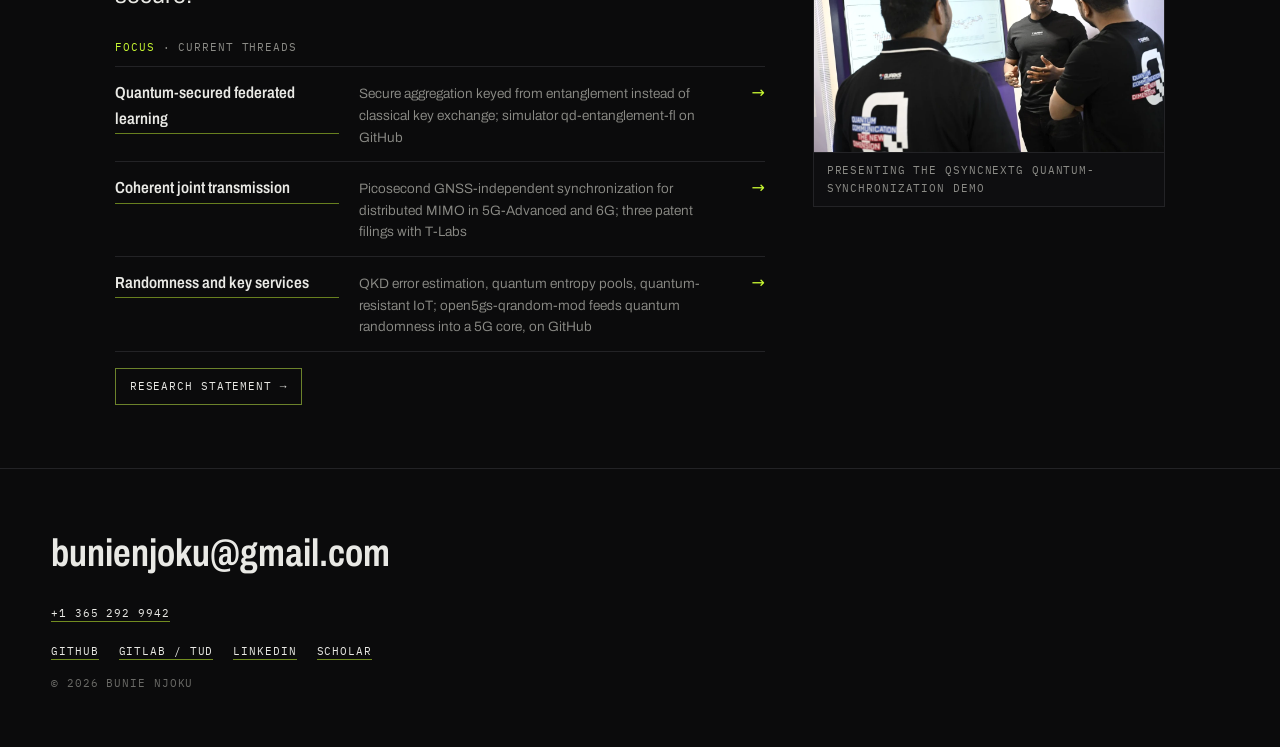
==== commit cbf64e28: "Remove duplicated research descriptions; label breadcrumb Home" ====
--- a/index.html
+++ b/index.html
@@ -167,17 +167,6 @@
               entanglement-derived synchronization at picosecond
               precision in simulation.
             </p>
-            <p class="teaser-note">
-              Two current focus areas. Privacy-preserving AI: federated learning
-              gradients are masked with entanglement-derived keys in
-              Bonawitz-style secure aggregation, benchmarked against
-              state-of-the-art methods, and the pipeline withstands
-              harvest-now-decrypt-later attacks that break the classical
-              baseline. Coherent joint transmission: GNSS-independent
-              picosecond timing that lets distributed 5G-Advanced and 6G base
-              stations transmit as one coherent array, covered by three
-              patent applications with Deutsche Telekom T-Labs.
-            </p>
             <a class="cell-more mono" href="about.html">Full profile →</a>
           </div>
           <figure class="figure teaser-figure portrait">
@@ -267,7 +256,7 @@
             <p class="mono row-group"><span class="mono-accent">Focus</span> &middot; Current threads</p>
             <a class="row" href="research.html#fl">
               <span class="row-name">Quantum-secured federated learning</span>
-              <span class="row-desc">Entanglement-derived keys mask gradients in secure aggregation; withstands harvest-now-decrypt-later attacks that break the classical baseline</span>
+              <span class="row-desc">Secure aggregation keyed from entanglement instead of classical key exchange; simulator qd-entanglement-fl on GitHub</span>
               <span class="row-arrow" aria-hidden="true">&rarr;</span>
             </a>
             <a class="row" href="research.html#timing">
@@ -276,18 +265,8 @@
               <span class="row-arrow" aria-hidden="true">&rarr;</span>
             </a>
             <a class="row" href="research.html#security">
-              <span class="row-name">Security and randomness services</span>
-              <span class="row-desc">QKD error estimation, quantum entropy pools, quantum-resistant IoT architectures, harvest-now-decrypt-later mitigation</span>
-              <span class="row-arrow" aria-hidden="true">&rarr;</span>
-            </a>
-            <a class="row" href="research.html#qd-entanglement-fl">
-              <span class="row-name">qd-entanglement-fl</span>
-              <span class="row-desc">Entanglement-keyed secure aggregation simulator: quantum-dot Bell pairs provision Bonawitz masks over a fibre mesh, public on GitHub</span>
-              <span class="row-arrow" aria-hidden="true">&rarr;</span>
-            </a>
-            <a class="row" href="research.html#open5gs">
-              <span class="row-name">5G randomness integration</span>
-              <span class="row-desc">open5gs-qrandom-mod, an Open5GS 5G core modified to consume quantum random numbers as its entropy source, public on GitHub</span>
+              <span class="row-name">Randomness and key services</span>
+              <span class="row-desc">QKD error estimation, quantum entropy pools, quantum-resistant IoT; open5gs-qrandom-mod feeds quantum randomness into a 5G core, on GitHub</span>
               <span class="row-arrow" aria-hidden="true">&rarr;</span>
             </a>
             <a class="cell-more mono" href="research.html">Research statement &rarr;</a>
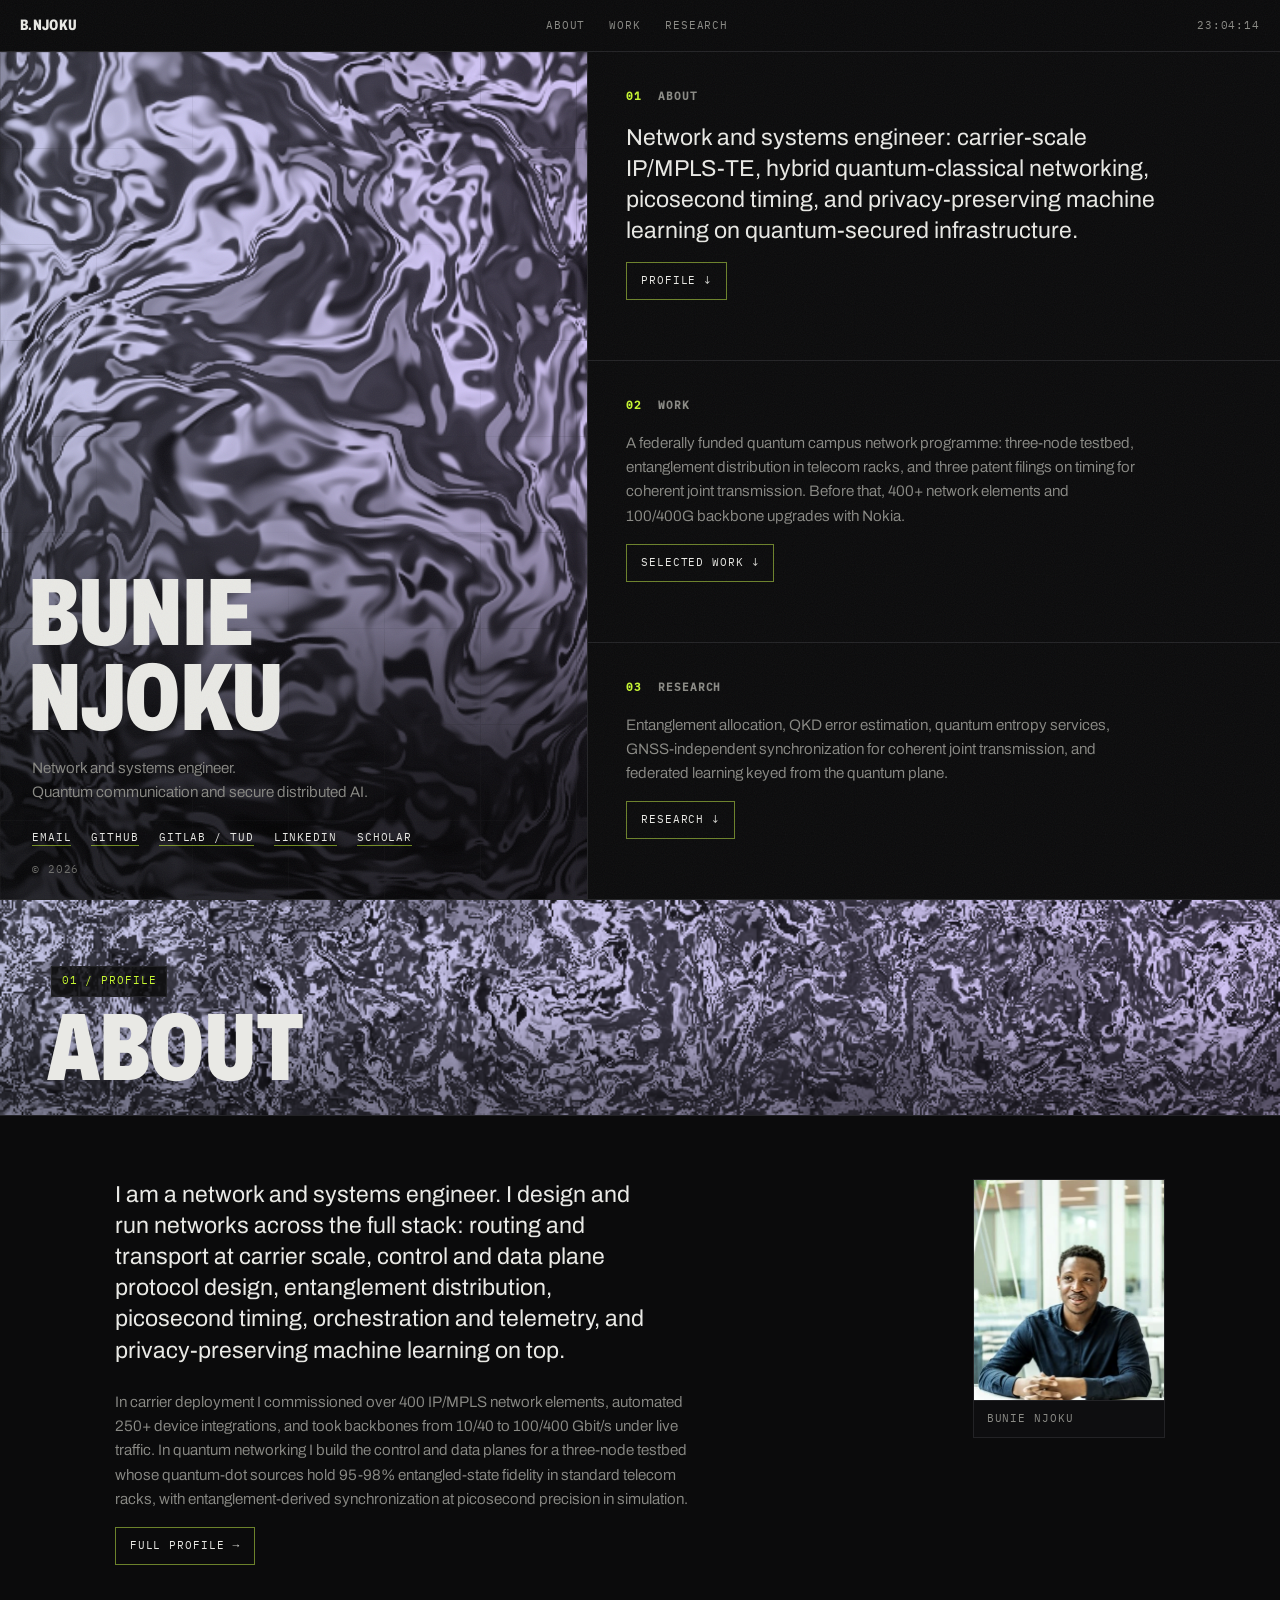
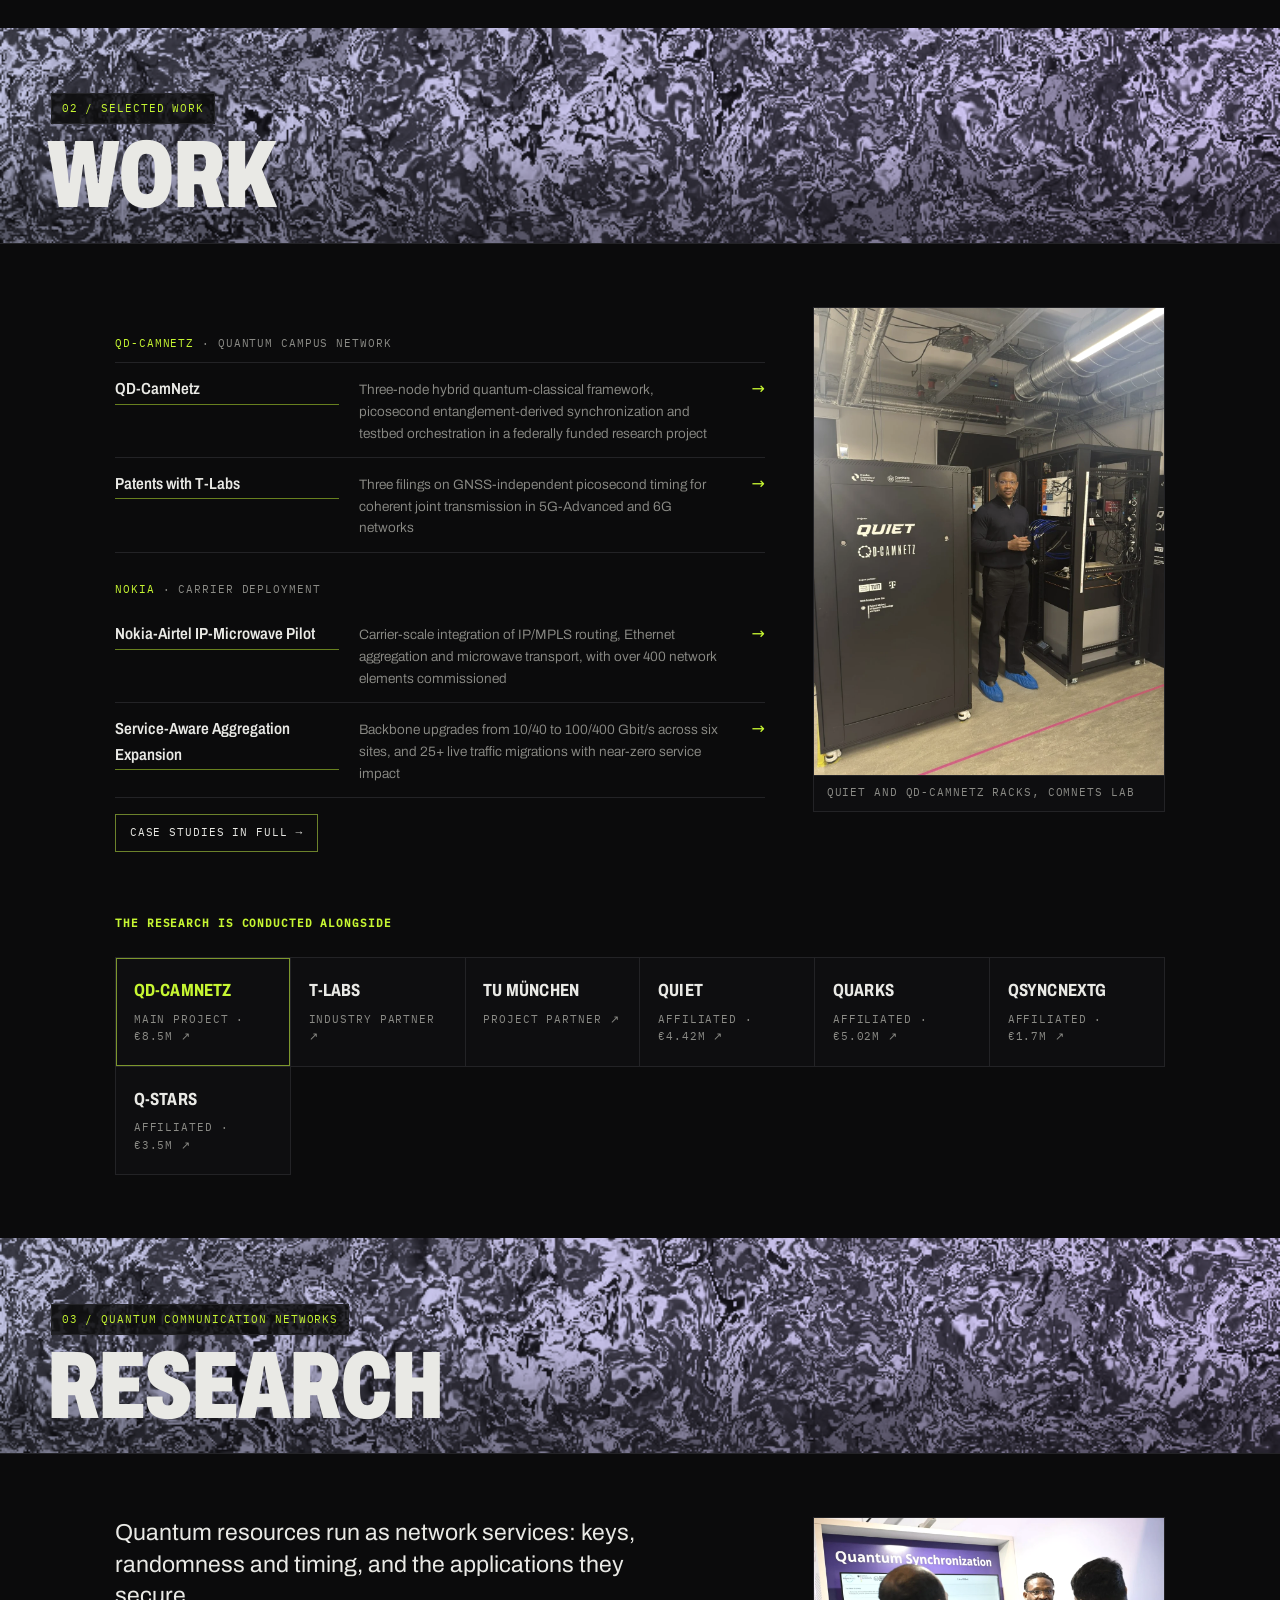
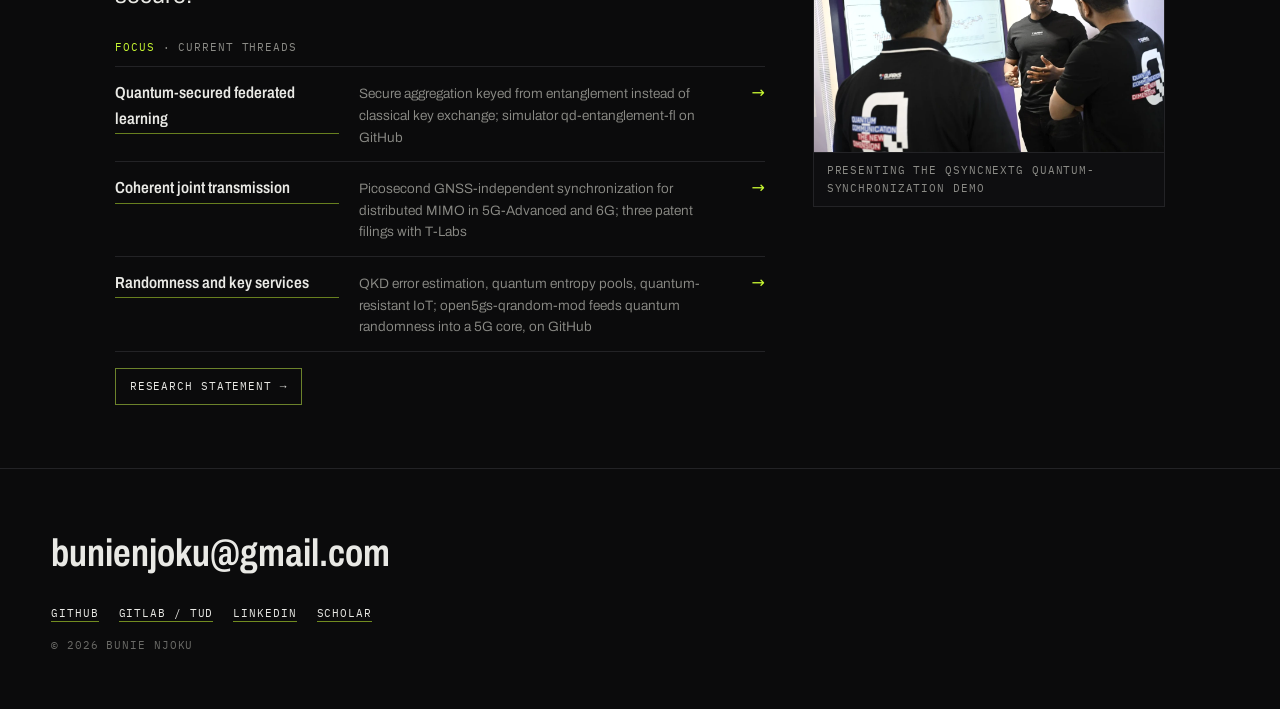
==== commit 74ef21d9: "Remove phone number, drop figure numbers, align wording and alt text across pages" ====
--- a/index.html
+++ b/index.html
@@ -61,8 +61,7 @@
     "https://scholar.google.de/citations?user=Kad4-u8AAAAJ",
     "https://gitlab.mn.tu-dresden.de/bunj231e"
   ],
-  "email": "mailto:bunienjoku@gmail.com",
-  "telephone": "+1-365-292-9942"
+  "email": "mailto:bunienjoku@gmail.com"
 }
   </script>
 </head>
@@ -220,7 +219,7 @@
               <source srcset="assets/img/qdcamnetz-rack.webp" type="image/webp">
               <img src="assets/img/qdcamnetz-rack.jpg" alt="Bunie Njoku beside the QUIET and QD-CamNetz equipment racks in the ComNets lab" loading="lazy" width="1200" height="1600" decoding="async">
             </picture>
-            <figcaption class="mono">QUIET / QD-CamNetz racks, ComNets lab</figcaption>
+            <figcaption class="mono">QUIET and QD-CamNetz racks, ComNets lab</figcaption>
           </figure>
         </div>
         <div class="reveal">
@@ -287,7 +286,6 @@
   <footer class="site-foot">
     <div class="foot-contact">
       <a class="foot-mail" href="mailto:bunienjoku@gmail.com">bunienjoku@gmail.com</a>
-      <p class="foot-phone mono"><a href="tel:+13652929942">+1 365 292 9942</a></p>
       <ul class="id-links mono">
         <li><a href="https://github.com/BunieNjoku" target="_blank" rel="noopener">GitHub</a></li>
         <li><a href="https://gitlab.mn.tu-dresden.de/bunj231e" target="_blank" rel="noopener">GitLab / TUD</a></li>
--- a/css/style.css
+++ b/css/style.css
@@ -814,13 +814,6 @@
 
 .figure picture { display: block; }
 
-/* ---------- footer contact details ---------- */
-
-.foot-phone { margin-bottom: 1.25rem; }
-
-.foot-phone a { color: var(--ink); transition: color 160ms ease; }
-.foot-phone a:hover { color: var(--accent); }
-
 /* ---------- interactive affordances ---------- */
 
 .cell-more {
@@ -846,8 +839,7 @@
 
 .row:hover { background: color-mix(in srgb, var(--accent) 6%, transparent); }
 
-.id-links a,
-.foot-phone a {
+.id-links a {
   border-bottom: 1px solid color-mix(in srgb, var(--accent) 55%, transparent);
   padding-bottom: 1px;
 }
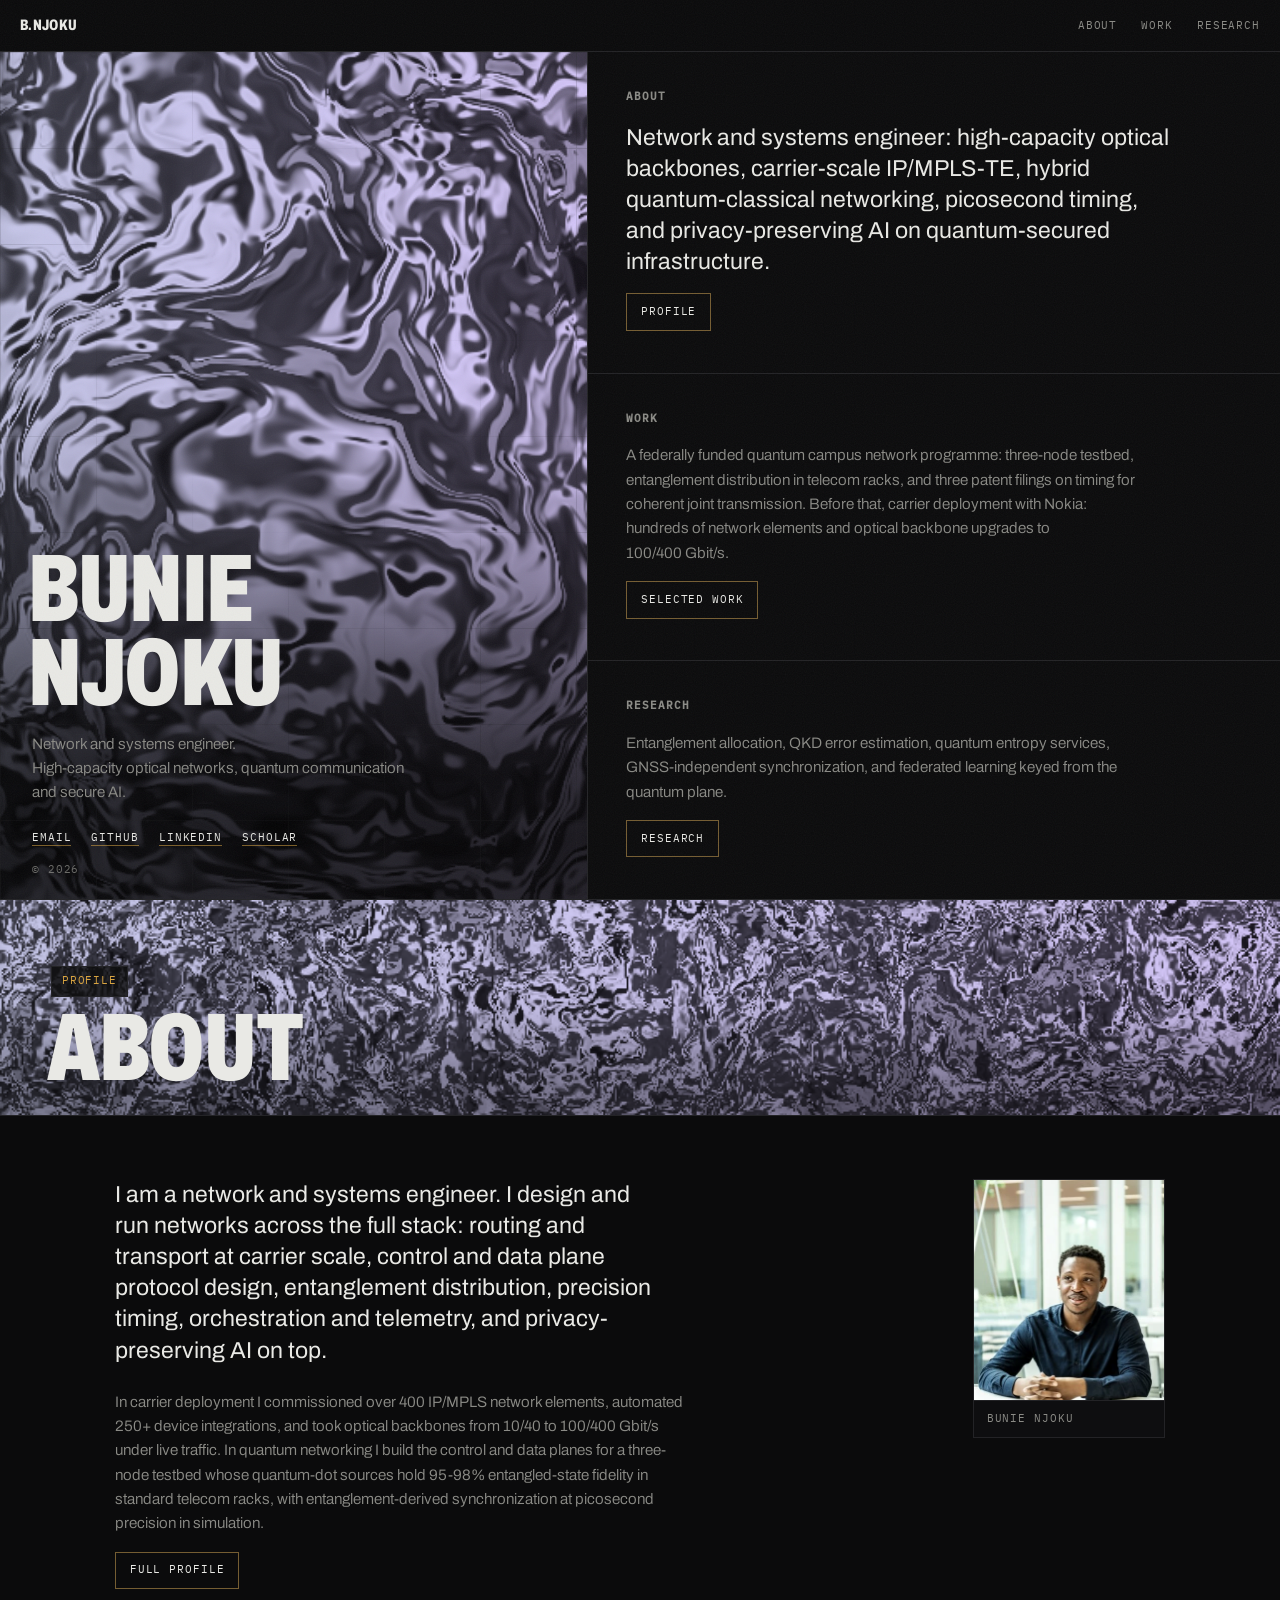
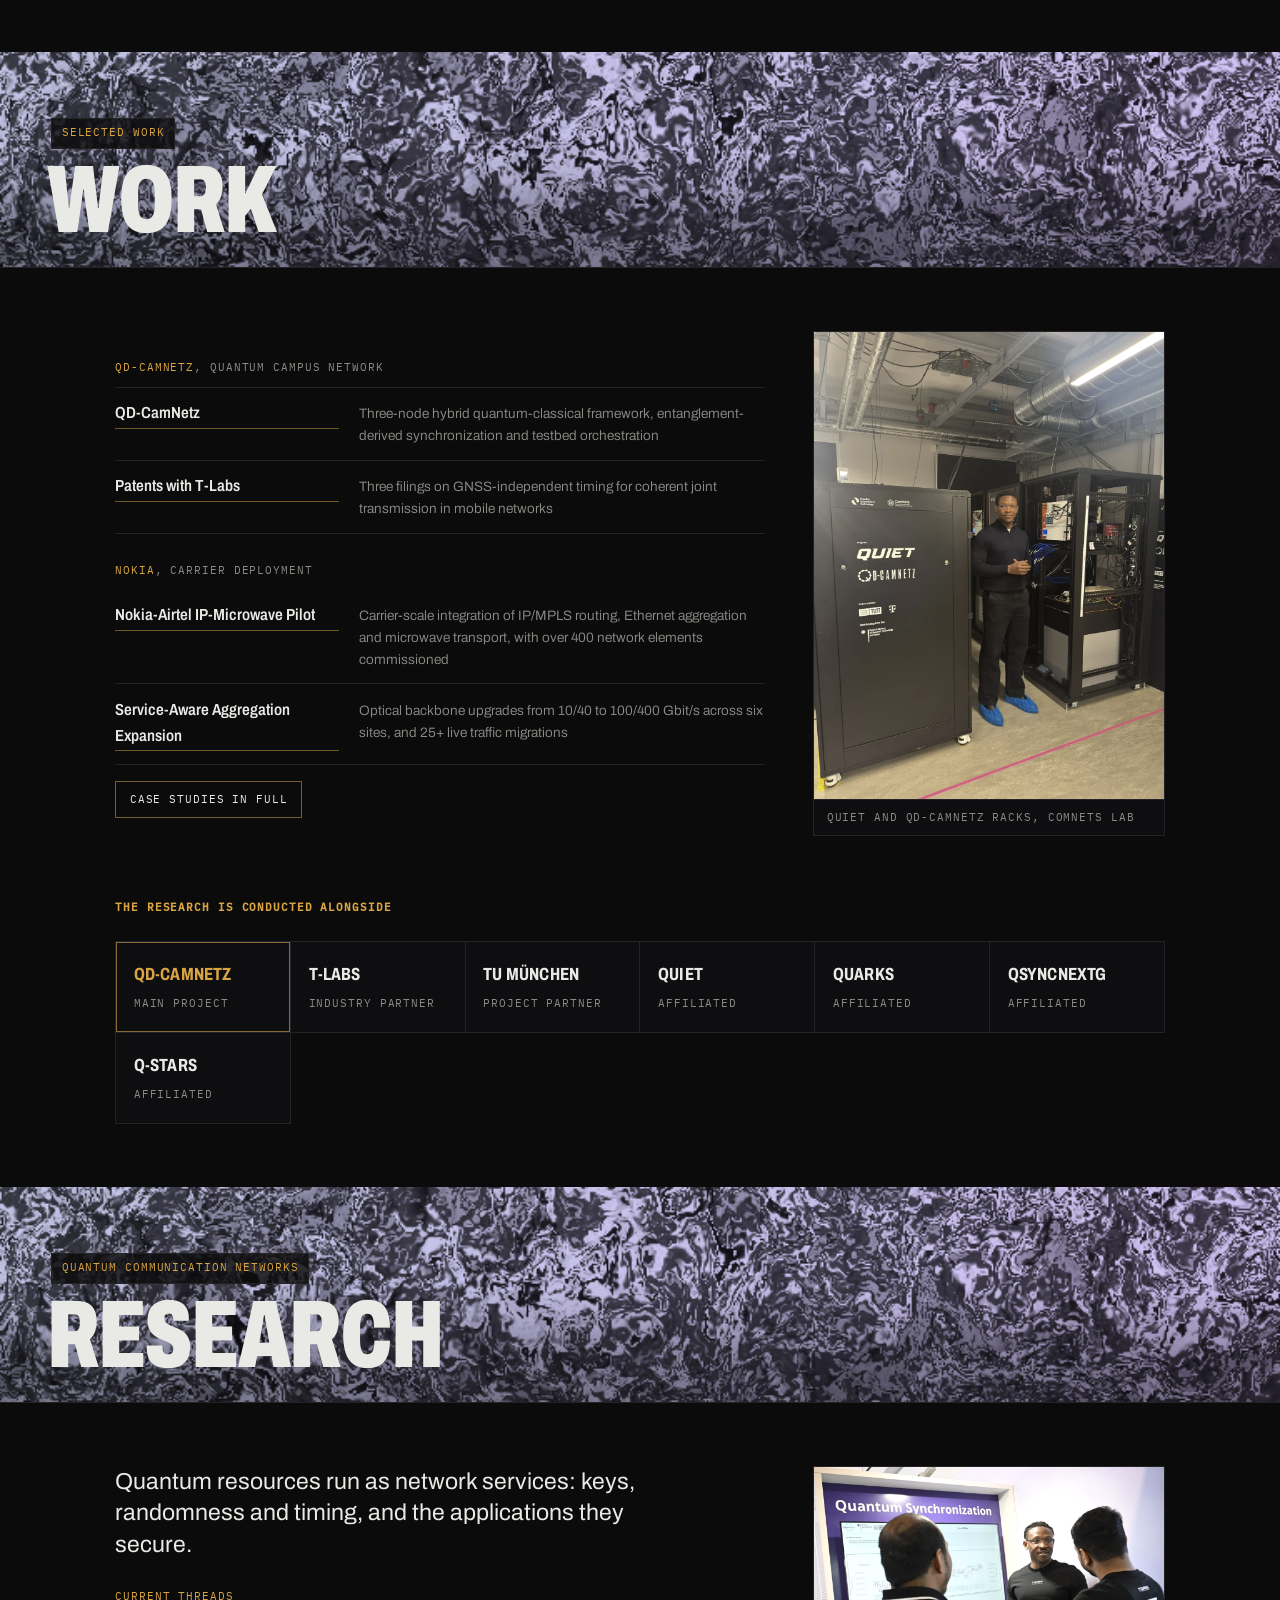
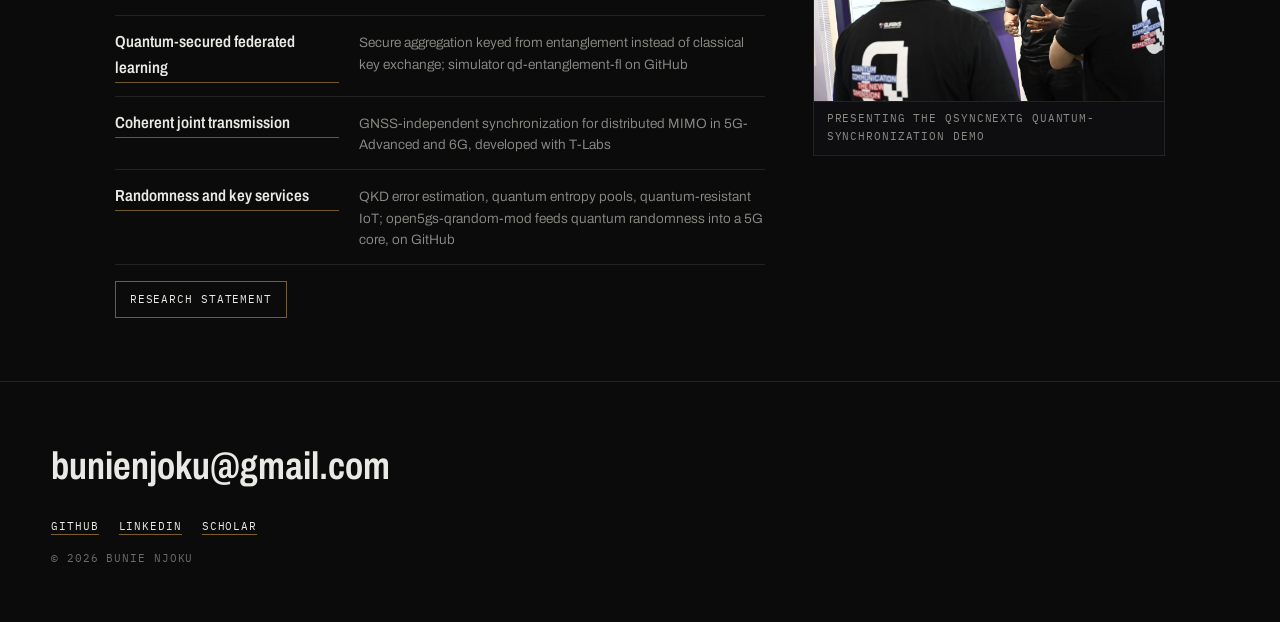
==== commit 6a6f4f40: "Replace lime accent with amber and simplify labels, links and copy - Remove GitLab link, header cloc" ====
--- a/index.html
+++ b/index.html
@@ -4,10 +4,10 @@
   <meta charset="utf-8">
   <meta name="viewport" content="width=device-width, initial-scale=1">
   <title>Bunie Njoku | Network Engineer / Quantum Communication</title>
-  <meta name="description" content="Buniechukwu Njoku is a network and systems engineer working on carrier IP/MPLS, hybrid quantum-classical networking and privacy-preserving machine learning at TU Dresden.">
+  <meta name="description" content="Buniechukwu Njoku is a network and systems engineer working on high-capacity optical backbones, carrier IP/MPLS, hybrid quantum-classical networking and privacy-preserving AI at TU Dresden.">
   <meta name="theme-color" content="#0b0b0c">
   <meta property="og:title" content="Bunie Njoku | Network Engineer / Quantum Communication">
-  <meta property="og:description" content="Quantum technologies integrated into working communication infrastructure, and the privacy-preserving machine learning that runs over it. TU Dresden.">
+  <meta property="og:description" content="Quantum technologies integrated into working communication infrastructure, and the privacy-preserving AI that runs over it. TU Dresden.">
   <meta property="og:type" content="website">
   <meta property="og:image" content="https://bunienjoku.github.io/assets/img/presenting.jpg">
   <meta property="og:url" content="https://bunienjoku.github.io/">
@@ -26,7 +26,7 @@
   "url": "https://bunienjoku.github.io/",
   "image": "https://bunienjoku.github.io/assets/img/portrait.jpg",
   "jobTitle": "Network and Systems Engineer, Researcher in Quantum Communication",
-  "description": "Network and systems engineer specializing in carrier-scale IP/MPLS-TE deployment, cross-plane orchestration, hybrid quantum-classical networking and privacy-preserving distributed AI.",
+  "description": "Network and systems engineer specializing in high-capacity optical backbones, carrier-scale IP/MPLS-TE deployment, cross-plane orchestration, hybrid quantum-classical networking and privacy-preserving distributed AI.",
   "worksFor": {
     "@type": "CollegeOrUniversity",
     "name": "Technische Universität Dresden"
@@ -47,10 +47,11 @@
     "Entanglement distribution",
     "Time synchronization",
     "IP/MPLS carrier networks",
+    "High-capacity optical transport",
     "5G and 6G networks",
     "Network orchestration",
     "Federated learning",
-    "Privacy-preserving machine learning",
+    "Privacy-preserving AI",
     "Secure aggregation",
     "Post-quantum security",
     "QD-CamNetz"
@@ -58,8 +59,7 @@
   "sameAs": [
     "https://www.linkedin.com/in/bunie-njoku/",
     "https://github.com/BunieNjoku",
-    "https://scholar.google.de/citations?user=Kad4-u8AAAAJ",
-    "https://gitlab.mn.tu-dresden.de/bunj231e"
+    "https://scholar.google.de/citations?user=Kad4-u8AAAAJ"
   ],
   "email": "mailto:bunienjoku@gmail.com"
 }
@@ -76,7 +76,6 @@
       <a href="#work">Work</a>
       <a href="#research">Research</a>
     </nav>
-    <span class="head-meta mono"><span id="clock">--:--:--</span></span>
   </header>
 
   <main id="top">
@@ -87,13 +86,12 @@
         <div class="identity-grid" aria-hidden="true"></div>
         <div class="identity-inner">
           <h1 class="name">Bunie<br>Njoku</h1>
-          <p class="tagline">Network and systems engineer.<br>Quantum communication and secure distributed AI.</p>
+          <p class="tagline">Network and systems engineer.<br>High-capacity optical networks, quantum communication and secure AI.</p>
         </div>
         <div class="identity-foot">
           <ul class="id-links mono">
             <li><a href="mailto:bunienjoku@gmail.com">Email</a></li>
             <li><a href="https://github.com/BunieNjoku" target="_blank" rel="noopener">GitHub</a></li>
-            <li><a href="https://gitlab.mn.tu-dresden.de/bunj231e" target="_blank" rel="noopener">GitLab / TUD</a></li>
             <li><a href="https://www.linkedin.com/in/bunie-njoku/" target="_blank" rel="noopener">LinkedIn</a></li>
             <li><a href="https://scholar.google.de/citations?user=Kad4-u8AAAAJ" target="_blank" rel="noopener">Scholar</a></li>
           </ul>
@@ -103,37 +101,36 @@
 
       <div class="panels">
         <section class="cell">
-          <h2 class="cell-label mono"><span>01</span> About</h2>
+          <h2 class="cell-label mono">About</h2>
           <p class="lede">
-            Network and systems engineer: carrier-scale IP/MPLS-TE, hybrid
-            quantum-classical networking, picosecond timing, and
-            privacy-preserving machine learning on quantum-secured
+            Network and systems engineer: high-capacity optical backbones,
+            carrier-scale IP/MPLS-TE, hybrid quantum-classical networking,
+            picosecond timing, and privacy-preserving AI on quantum-secured
             infrastructure.
           </p>
-          <a class="cell-more mono" href="#about">Profile ↓</a>
+          <a class="cell-more mono" href="#about">Profile</a>
         </section>
 
         <section class="cell">
-          <h2 class="cell-label mono"><span>02</span> Work</h2>
+          <h2 class="cell-label mono">Work</h2>
           <p class="cell-note">
             A federally funded quantum campus network programme: three-node
             testbed, entanglement distribution in telecom racks, and three
             patent filings on timing for coherent joint transmission. Before
-            that, 400+ network elements and 100/400G backbone upgrades with
-            Nokia.
+            that, carrier deployment with Nokia: hundreds of network elements
+            and optical backbone upgrades to 100/400&nbsp;Gbit/s.
           </p>
-          <a class="cell-more mono" href="#work">Selected work ↓</a>
+          <a class="cell-more mono" href="#work">Selected work</a>
         </section>
 
         <section class="cell">
-          <h2 class="cell-label mono"><span>03</span> Research</h2>
+          <h2 class="cell-label mono">Research</h2>
           <p class="cell-note">
             Entanglement allocation, QKD error estimation, quantum entropy
-            services, GNSS-independent synchronization for coherent joint
-            transmission, and federated learning keyed from the quantum
-            plane.
+            services, GNSS-independent synchronization, and federated
+            learning keyed from the quantum plane.
           </p>
-          <a class="cell-more mono" href="#research">Research ↓</a>
+          <a class="cell-more mono" href="#research">Research</a>
         </section>
       </div>
     </section>
@@ -142,7 +139,7 @@
       <div class="banner banner-section">
         <canvas class="fluid" data-vignette="0.45" aria-hidden="true"></canvas>
         <div class="banner-inner">
-          <p class="mono banner-crumb">01 / Profile</p>
+          <p class="mono banner-crumb">Profile</p>
           <h2 class="banner-title">About</h2>
         </div>
       </div>
@@ -153,12 +150,12 @@
               I am a network and systems engineer. I design and run networks
               across the full stack: routing and transport at carrier scale,
               control and data plane protocol design, entanglement
-              distribution, picosecond timing, orchestration and telemetry,
-              and privacy-preserving machine learning on top.
+              distribution, precision timing, orchestration and telemetry,
+              and privacy-preserving AI on top.
             </p>
             <p class="teaser-note">
               In carrier deployment I commissioned over 400 IP/MPLS network
-              elements, automated 250+ device integrations, and took
+              elements, automated 250+ device integrations, and took optical
               backbones from 10/40 to 100/400&nbsp;Gbit/s under live traffic.
               In quantum networking I build the control and data planes for a
               three-node testbed whose quantum-dot sources hold 95-98%
@@ -166,7 +163,7 @@
               entanglement-derived synchronization at picosecond
               precision in simulation.
             </p>
-            <a class="cell-more mono" href="about.html">Full profile →</a>
+            <a class="cell-more mono" href="about.html">Full profile</a>
           </div>
           <figure class="figure teaser-figure portrait">
             <picture>
@@ -183,36 +180,28 @@
       <div class="banner banner-section">
         <canvas class="fluid" data-vignette="0.45" aria-hidden="true"></canvas>
         <div class="banner-inner">
-          <p class="mono banner-crumb">02 / Selected work</p>
+          <p class="mono banner-crumb">Selected work</p>
           <h2 class="banner-title">Work</h2>
         </div>
       </div>
       <div class="page">
         <div class="teaser reveal">
           <div class="teaser-text">
-            <p class="mono row-group"><span class="mono-accent">QD-CamNetz</span> &middot; Quantum campus network</p>
+            <p class="mono row-group"><span class="mono-accent">QD-CamNetz</span>, quantum campus network</p>
             <a class="row" href="work.html#qd-camnetz">
               <span class="row-name">QD-CamNetz</span>
-              <span class="row-desc">Three-node hybrid quantum-classical framework, picosecond entanglement-derived synchronization and testbed orchestration in a federally funded research project</span>
-              <span class="row-arrow" aria-hidden="true">&rarr;</span>
-            </a>
+              <span class="row-desc">Three-node hybrid quantum-classical framework, entanglement-derived synchronization and testbed orchestration</span>            </a>
             <a class="row" href="work.html#patents">
               <span class="row-name">Patents with T-Labs</span>
-              <span class="row-desc">Three filings on GNSS-independent picosecond timing for coherent joint transmission in 5G-Advanced and 6G networks</span>
-              <span class="row-arrow" aria-hidden="true">&rarr;</span>
-            </a>
-            <p class="mono row-group"><span class="mono-accent">Nokia</span> &middot; Carrier deployment</p>
+              <span class="row-desc">Three filings on GNSS-independent timing for coherent joint transmission in mobile networks</span>            </a>
+            <p class="mono row-group"><span class="mono-accent">Nokia</span>, carrier deployment</p>
             <a class="row" href="work.html#nokia-airtel">
               <span class="row-name">Nokia-Airtel IP-Microwave Pilot</span>
-              <span class="row-desc">Carrier-scale integration of IP/MPLS routing, Ethernet aggregation and microwave transport, with over 400 network elements commissioned</span>
-              <span class="row-arrow" aria-hidden="true">&rarr;</span>
-            </a>
+              <span class="row-desc">Carrier-scale integration of IP/MPLS routing, Ethernet aggregation and microwave transport, with over 400 network elements commissioned</span>            </a>
             <a class="row" href="work.html#nokia-aggregation">
               <span class="row-name">Service-Aware Aggregation Expansion</span>
-              <span class="row-desc">Backbone upgrades from 10/40 to 100/400&nbsp;Gbit/s across six sites, and 25+ live traffic migrations with near-zero service impact</span>
-              <span class="row-arrow" aria-hidden="true">&rarr;</span>
-            </a>
-            <a class="cell-more mono" href="work.html">Case studies in full →</a>
+              <span class="row-desc">Optical backbone upgrades from 10/40 to 100/400&nbsp;Gbit/s across six sites, and 25+ live traffic migrations</span>            </a>
+            <a class="cell-more mono" href="work.html">Case studies in full</a>
           </div>
           <figure class="figure teaser-figure">
             <picture>
@@ -225,13 +214,13 @@
         <div class="reveal">
           <h3 class="strip-label mono"><span class="mono-accent">The research is conducted alongside</span></h3>
           <ul class="partners">
-          <li class="partner-main"><a href="https://www.forschung-it-sicherheit-kommunikationssysteme.de/projekte/qd-camnetz" target="_blank" rel="noopener"><span class="partner-name">QD-CamNetz</span><span class="mono">Main project &middot; &euro;8.5M &#8599;</span></a></li>
-          <li><a href="https://laboratories.telekom.com/" target="_blank" rel="noopener"><span class="partner-name">T-Labs</span><span class="mono">Industry partner &#8599;</span></a></li>
-          <li><a href="https://www.tum.de/" target="_blank" rel="noopener"><span class="partner-name">TU M&uuml;nchen</span><span class="mono">Project partner &#8599;</span></a></li>
-          <li><a href="https://www.forschung-it-sicherheit-kommunikationssysteme.de/projekte/quiet" target="_blank" rel="noopener"><span class="partner-name">QUIET</span><span class="mono">Affiliated &middot; &euro;4.42M &#8599;</span></a></li>
-          <li><a href="https://www.forschung-it-sicherheit-kommunikationssysteme.de/projekte/quarks" target="_blank" rel="noopener"><span class="partner-name">QUARKS</span><span class="mono">Affiliated &middot; &euro;5.02M &#8599;</span></a></li>
-          <li><a href="https://www.bsi.bund.de/DE/Themen/Unternehmen-und-Organisationen/Informationen-und-Empfehlungen/5-G/KoPa45/Sicherheit-und-Resilienz-5G-6G/TSP4-QSyncNextG/TSP4-QSyncNextG_node.html" target="_blank" rel="noopener"><span class="partner-name">QsyncNextG</span><span class="mono">Affiliated &middot; &euro;1.7M &#8599;</span></a></li>
-          <li><a href="https://www.forschung-it-sicherheit-kommunikationssysteme.de/projekte/q-stars" target="_blank" rel="noopener"><span class="partner-name">Q-Stars</span><span class="mono">Affiliated &middot; &euro;3.5M &#8599;</span></a></li>
+          <li class="partner-main"><a href="https://www.forschung-it-sicherheit-kommunikationssysteme.de/projekte/qd-camnetz" target="_blank" rel="noopener"><span class="partner-name">QD-CamNetz</span><span class="mono">Main project</span></a></li>
+          <li><a href="https://laboratories.telekom.com/" target="_blank" rel="noopener"><span class="partner-name">T-Labs</span><span class="mono">Industry partner</span></a></li>
+          <li><a href="https://www.tum.de/" target="_blank" rel="noopener"><span class="partner-name">TU M&uuml;nchen</span><span class="mono">Project partner</span></a></li>
+          <li><a href="https://www.forschung-it-sicherheit-kommunikationssysteme.de/projekte/quiet" target="_blank" rel="noopener"><span class="partner-name">QUIET</span><span class="mono">Affiliated</span></a></li>
+          <li><a href="https://www.forschung-it-sicherheit-kommunikationssysteme.de/projekte/quarks" target="_blank" rel="noopener"><span class="partner-name">QUARKS</span><span class="mono">Affiliated</span></a></li>
+          <li><a href="https://www.bsi.bund.de/DE/Themen/Unternehmen-und-Organisationen/Informationen-und-Empfehlungen/5-G/KoPa45/Sicherheit-und-Resilienz-5G-6G/TSP4-QSyncNextG/TSP4-QSyncNextG_node.html" target="_blank" rel="noopener"><span class="partner-name">QsyncNextG</span><span class="mono">Affiliated</span></a></li>
+          <li><a href="https://www.forschung-it-sicherheit-kommunikationssysteme.de/projekte/q-stars" target="_blank" rel="noopener"><span class="partner-name">Q-Stars</span><span class="mono">Affiliated</span></a></li>
         </ul>
         </div>
       </div>
@@ -241,7 +230,7 @@
       <div class="banner banner-section">
         <canvas class="fluid" data-vignette="0.45" aria-hidden="true"></canvas>
         <div class="banner-inner">
-          <p class="mono banner-crumb">03 / Quantum communication networks</p>
+          <p class="mono banner-crumb">Quantum communication networks</p>
           <h2 class="banner-title">Research</h2>
         </div>
       </div>
@@ -252,23 +241,17 @@
               Quantum resources run as network services: keys, randomness and
               timing, and the applications they secure.
             </p>
-            <p class="mono row-group"><span class="mono-accent">Focus</span> &middot; Current threads</p>
+            <p class="mono row-group"><span class="mono-accent">Current threads</span></p>
             <a class="row" href="research.html#fl">
               <span class="row-name">Quantum-secured federated learning</span>
-              <span class="row-desc">Secure aggregation keyed from entanglement instead of classical key exchange; simulator qd-entanglement-fl on GitHub</span>
-              <span class="row-arrow" aria-hidden="true">&rarr;</span>
-            </a>
+              <span class="row-desc">Secure aggregation keyed from entanglement instead of classical key exchange; simulator qd-entanglement-fl on GitHub</span>            </a>
             <a class="row" href="research.html#timing">
               <span class="row-name">Coherent joint transmission</span>
-              <span class="row-desc">Picosecond GNSS-independent synchronization for distributed MIMO in 5G-Advanced and 6G; three patent filings with T-Labs</span>
-              <span class="row-arrow" aria-hidden="true">&rarr;</span>
-            </a>
+              <span class="row-desc">GNSS-independent synchronization for distributed MIMO in 5G-Advanced and 6G, developed with T-Labs</span>            </a>
             <a class="row" href="research.html#security">
               <span class="row-name">Randomness and key services</span>
-              <span class="row-desc">QKD error estimation, quantum entropy pools, quantum-resistant IoT; open5gs-qrandom-mod feeds quantum randomness into a 5G core, on GitHub</span>
-              <span class="row-arrow" aria-hidden="true">&rarr;</span>
-            </a>
-            <a class="cell-more mono" href="research.html">Research statement &rarr;</a>
+              <span class="row-desc">QKD error estimation, quantum entropy pools, quantum-resistant IoT; open5gs-qrandom-mod feeds quantum randomness into a 5G core, on GitHub</span>            </a>
+            <a class="cell-more mono" href="research.html">Research statement</a>
           </div>
           <figure class="figure teaser-figure">
             <picture>
@@ -288,7 +271,6 @@
       <a class="foot-mail" href="mailto:bunienjoku@gmail.com">bunienjoku@gmail.com</a>
       <ul class="id-links mono">
         <li><a href="https://github.com/BunieNjoku" target="_blank" rel="noopener">GitHub</a></li>
-        <li><a href="https://gitlab.mn.tu-dresden.de/bunj231e" target="_blank" rel="noopener">GitLab / TUD</a></li>
         <li><a href="https://www.linkedin.com/in/bunie-njoku/" target="_blank" rel="noopener">LinkedIn</a></li>
         <li><a href="https://scholar.google.de/citations?user=Kad4-u8AAAAJ" target="_blank" rel="noopener">Scholar</a></li>
       </ul>
--- a/css/style.css
+++ b/css/style.css
@@ -62,7 +62,7 @@
   --ink: #e9e9e5;
   --ink-dim: #8b8b86;
   --line: #232326;
-  --accent: #c6f632;
+  --accent: #d9a441;
   --font-sans: "Archivo", system-ui, -apple-system, sans-serif;
   --font-mono: "IBM Plex Mono", ui-monospace, "SF Mono", monospace;
   --head-h: 3.25rem;
@@ -245,8 +245,6 @@
 
 .cell-label { margin-bottom: 1rem; }
 
-.cell-label span { color: var(--accent); margin-right: 0.5rem; }
-
 .lede {
   font-size: clamp(1.15rem, 1.8vw, 1.6rem);
   font-weight: 400;
@@ -273,7 +271,7 @@
 
 .row {
   display: grid;
-  grid-template-columns: minmax(0, 14rem) minmax(0, 1fr) 1.5rem;
+  grid-template-columns: minmax(0, 14rem) minmax(0, 1fr);
   align-items: baseline;
   gap: 1.25rem;
   padding: 0.8rem 0;
@@ -294,8 +292,6 @@
 }
 
 .row-desc { color: var(--ink-dim); font-size: 0.85rem; }
-
-.row-arrow { color: var(--ink-dim); text-align: right; }
 
 /* ---------- subpages: banner ---------- */
 
@@ -647,15 +643,10 @@
 
   .teaser { grid-template-columns: 1fr; gap: 2rem; }
   .teaser-figure.portrait { justify-self: start; }
-
-  .head-meta { display: none; }
 }
 
 @media (max-width: 560px) {
-  .row { grid-template-columns: minmax(0, 1fr) 1.5rem; }
-  .row-name { grid-column: 1; grid-row: 1; }
-  .row-arrow { grid-column: 2; grid-row: 1; }
-  .row-desc { grid-column: 1 / -1; grid-row: 2; }
+  .row { grid-template-columns: 1fr; }
 
   .photo-grid { grid-template-columns: 1fr; }
   .gallery { grid-template-columns: 1fr 1fr; }
@@ -830,8 +821,6 @@
   background: color-mix(in srgb, var(--accent) 10%, transparent);
 }
 
-.row-arrow { color: var(--accent); }
-
 .row-name {
   border-bottom: 1px solid color-mix(in srgb, var(--accent) 50%, transparent);
   padding-bottom: 2px;
